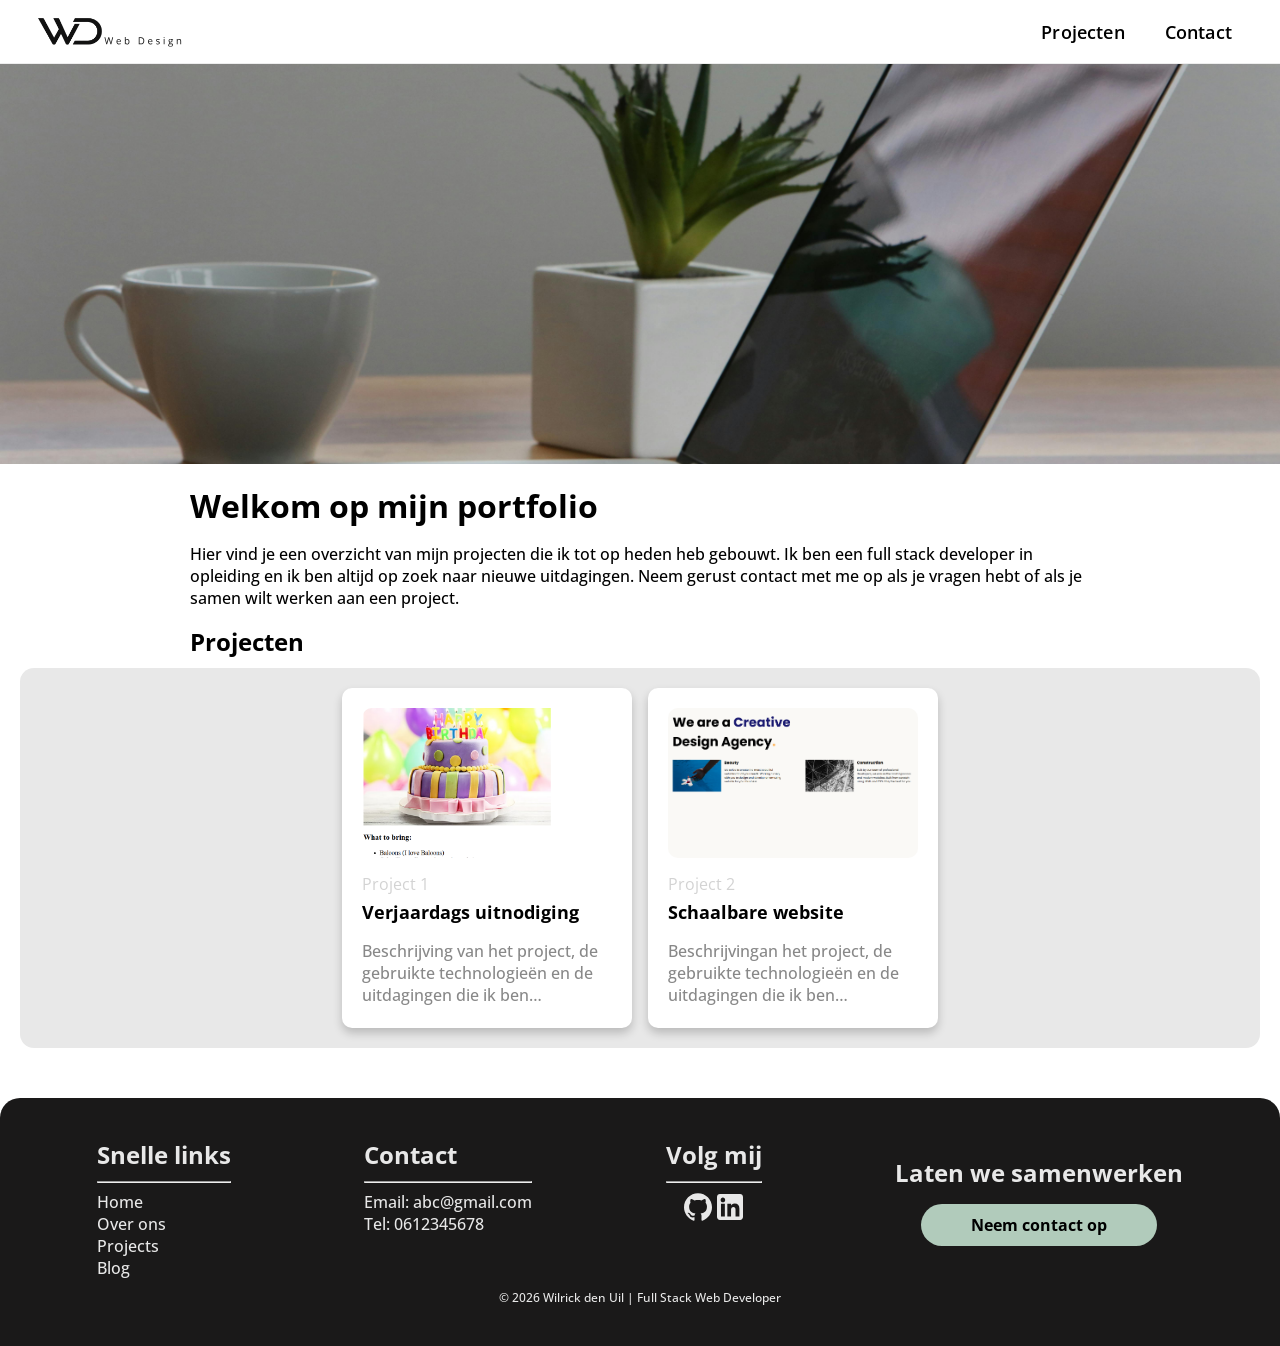
==== index.html @ bce9c35a "Fix HTML formatting and structure" ====
<!DOCTYPE html>
<html lang="en">
<head>
    <meta charset="UTF-8">
    <meta name="viewport" content="width=device-width, initial-scale=1.0">
    <meta name="title" content="Wilrick's portfolio" />
    <meta name="description" content="Wilrick is een full stack developer in opleiding. Wil je zijn voortgang volgen? Bekijk dan de huidige projecten die hij heeft afgerond." />
    <title>Wilrick's portfolio</title>
    <link rel="stylesheet" href="./style.css" />
    <link rel="preconnect" href="https://fonts.googleapis.com">
    <link rel="preconnect" href="https://fonts.gstatic.com" crossorigin>
    <link href="https://fonts.googleapis.com/css2?family=Open+Sans:ital,wght@0,300..800;1,300..800&display=swap" rel="stylesheet">
    <script src="./script.js" defer></script>
</head>
<body>
    <header id="site-header">
        <nav id="main-nav">
            <div class="nav-inner">
                <a href="#" id="nav-logo"><img src="./projects/images/WD-web-design.svg"></a>
                <ul class="nav-links">
                    <li><a href="#projects">Projecten</a></li>
                    <li><a href="#contact">Contact</a></li>
                </ul>
            </div>
        </nav>
    </header>

    <img src="./projects/images/Main-image.jpg" alt="Laptop op bureau" class="main-image" />
    <main class="main-content">
        <div class="content-inner">
            <h1>Welkom op mijn portfolio</h1>
            <p>Hier vind je een overzicht van mijn projecten die ik tot op heden heb gebouwt. Ik ben een full stack developer in opleiding en ik ben altijd op zoek naar nieuwe uitdagingen. Neem gerust contact met me op als je vragen hebt of als je samen wilt werken aan een project.</p>
            <div id="projects">
                <h2>Projecten</h2>
            </div>
        </div>
        <div class="carousel-wrapper">
            <button class="scroll-btn left">‹</button>
                <div class="carousel">
                    <div class="project-card">
                        <a href="./projects/project-1/index-project-1.html">
                            <img src="./projects/project-1/images/Project Verjaardagsuitnodiging.png" alt="Project 1" class="project-image" />
                        </a>
                        <h4 class="project-name">Project 1</h4>
                        <h3><a href="./projects/project-1/index-project-1.html">Verjaardags uitnodiging</a></h3>
                        <p class="project-description">Beschrijving van het project, de gebruikte technologieën en de uitdagingen die ik ben tegengekomen.</p>
                    </div>
                    <div class="project-card">
                        <a href="./projects/project-2/index-project-2.html">
                            <img src="./projects/project-2/images/Project Schaalbare website.png" alt="Project 2" class="project-image" />
                        </a>
                        <h4 class="project-name">Project 2</h4>
                        <h3><a href="./projects/project-2/index-project-2.html">Schaalbare website</a></h3>
                        <p class="project-description">Beschrijvingan het project, de gebruikte technologieën en de uitdagingen die ik ben tegengekomen.</p>
                    </div>
                </div>
            <button class="scroll-btn right">›</button>
        </div>
        <div class="content-inner">

        </div>
    </main>
    
    <footer>
        <div class="flex-footer">
            <div class="flex-item-footer footer-item-1">
                <h2 class="footer-toggle">Snelle links <span class="toggle-icon">›</span></h2>
                <hr />
                <ul class="footer-collapsible">
                    <a href="#" class="footer-links"><li>Home</li></a>
                    <a href="#" class="footer-links"><li>Over ons</li></a>
                    <a href="#" class="footer-links"><li>Projects</li></a>
                    <a href="#" class="footer-links"><li>Blog</li></a>
                </ul>
            </div>
            <div class="flex-item-footer footer-item-2">
                <h2 class="footer-toggle">Contact <span class="toggle-icon">›</span></h2>
                <hr />
                <ul class="footer-collapsible">
                    <a href="#" class="footer-links"><li>Email: abc@gmail.com</li></a>
                    <a href="#" class="footer-links"><li>Tel: 0612345678</li></a>
                </ul>
            </div>
            <div class="flex-item-footer footer-item-3">
                <h2 class="footer-toggle">Volg mij <span class="toggle-icon">›</span></h2>
                <hr />
                <div class="social-links footer-collapsible">
                    <a href="https://github.com/wilrickdenuil/" target="blank" class="social-icons">
                        <svg xmlns="http://www.w3.org/2000/svg" width="32" height="32" viewBox="0 0 32 32">
                            <path d="M16,2.345c7.735,0,14,6.265,14,14-.002,6.015-3.839,11.359-9.537,13.282-.7,.14-.963-.298-.963-.665,0-.473,.018-1.978,.018-3.85,0-1.312-.437-2.152-.945-2.59,3.115-.35,6.388-1.54,6.388-6.912,0-1.54-.543-2.783-1.435-3.762,.14-.35,.63-1.785-.14-3.71,0,0-1.173-.385-3.85,1.435-1.12-.315-2.31-.472-3.5-.472s-2.38,.157-3.5,.472c-2.677-1.802-3.85-1.435-3.85-1.435-.77,1.925-.28,3.36-.14,3.71-.892,.98-1.435,2.24-1.435,3.762,0,5.355,3.255,6.563,6.37,6.913-.403,.35-.77,.963-.893,1.872-.805,.368-2.818,.963-4.077-1.155-.263-.42-1.05-1.452-2.152-1.435-1.173,.018-.472,.665,.017,.927,.595,.332,1.277,1.575,1.435,1.978,.28,.787,1.19,2.293,4.707,1.645,0,1.173,.018,2.275,.018,2.607,0,.368-.263,.787-.963,.665-5.719-1.904-9.576-7.255-9.573-13.283,0-7.735,6.265-14,14-14Z"></path>
                        </svg>
                    </a>
                    <a href="https://nl.linkedin.com/in/wilrick-den-uil" target="blank" class="social-icons">
                        <svg xmlns="http://www.w3.org/2000/svg" width="32" height="32" viewBox="0 0 32 32">
                            <path d="M26.111,3H5.889c-1.595,0-2.889,1.293-2.889,2.889V26.111c0,1.595,1.293,2.889,2.889,2.889H26.111c1.595,0,2.889-1.293,2.889-2.889V5.889c0-1.595-1.293-2.889-2.889-2.889ZM10.861,25.389h-3.877V12.87h3.877v12.519Zm-1.957-14.158c-1.267,0-2.293-1.034-2.293-2.31s1.026-2.31,2.293-2.31,2.292,1.034,2.292,2.31-1.026,2.31-2.292,2.31Zm16.485,14.158h-3.858v-6.571c0-1.802-.685-2.809-2.111-2.809-1.551,0-2.362,1.048-2.362,2.809v6.571h-3.718V12.87h3.718v1.686s1.118-2.069,3.775-2.069,4.556,1.621,4.556,4.975v7.926Z" fill-rule="evenodd"></path>
                        </svg>
                    </a>
                </div>
            </div>
            <div class="flex-item-footer footer-item-4">
                <h2>Laten we samenwerken</h2>
                <a href="./projects/project-1/index-project-1.html" class="button">Neem contact op</a>
            </div>
        </div>
        <p class="footer-copy-right">© 2026 Wilrick den Uil | Full Stack Web Developer</p>
    </footer>
</body>
</html>
---- style.css ----
:root {
  --bg:       #ffffff;
  --surface:  #1a1919;
  --border:   #373737;
  --accent:   rgb(90, 127, 86);
  --text-light:#e8e8e8;
  --text-dark: rgb(0, 0, 0);
  --muted:    #888;
  --radius-small:   5px;
  --radius-medium: 14px;
  --radius-big: 20px;
  --ease:     all 0.25s cubic-bezier(0.4, 0, 0.2, 1);
  --font:     "Open Sans", sans-serif;
  --font-size-tel: 12px;
  --font-size-tab: 14px;
  --font-size-pc: 16px;
  --font-size-h1: 2rem;
  --font-size-h2: 1.5rem;
  --font-size-h3: 1.1rem;
  --box-shadow-small: 0 2px 4px rgba(0, 0, 0, 0.1);
  --box-shadow-medium: 0 5px 10px rgba(0, 0, 0, 0.2);

  --nav-height-full: 64px;
  --nav-height-pill: 52px;
  --nav-pill-width: 60%;
  --nav-pill-width-tablet: 60%;
  --nav-pill-width-mobile: calc(100% - 32px);
}

body {
  font-family: "Open Sans", sans-serif;
  font-weight: 500;
  font-size: var(--font-size-pc);
  background-color: var(--bg);
  color: var(--text-dark);
  margin: 0px;
  padding: 0px;
}

p {
  font-size: var(--font-size-pc);
  color: var(--text-dark);
}

h1 {
  font-size: var(--font-size-h1);
}

h2 {
  font-size: var(--font-size-h2);
}

h3,h4 {
  font-size: var(--font-size-h3);
}

#site-header {
  position: fixed;
  top: 0;
  left: 0;
  width: 100%;
  z-index: 1000;
  pointer-events: none; /* laat klikken door het transparante deel */
}
 
#main-nav {
  display: flex;
  justify-content: center;
  align-items: center;
  height: var(--nav-height-full);
  width: 100%;
  pointer-events: none;
}
 
.nav-inner {
  pointer-events: all;
  display: flex;
  align-items: center;
  justify-content: space-between;
  gap: 2rem;
 
  /* Standaard: brede balk */
  width: 100%;
  max-width: 100%;
  height: var(--nav-height-full);
  padding: 0 32px;
  box-sizing: border-box;
 
  background: rgba(255, 255, 255, 0.92);
  backdrop-filter: blur(12px);
  -webkit-backdrop-filter: blur(12px);
  border-bottom: 1px solid rgba(0,0,0,0.07);
  border-radius: 0;
  box-shadow: none;
 
  transition:
    width 0.45s cubic-bezier(0.4, 0, 0.2, 1),
    max-width 0.45s cubic-bezier(0.4, 0, 0.2, 1),
    border-radius 0.45s cubic-bezier(0.4, 0, 0.2, 1),
    padding 0.45s cubic-bezier(0.4, 0, 0.2, 1),
    height 0.45s cubic-bezier(0.4, 0, 0.2, 1),
    box-shadow 0.45s cubic-bezier(0.4, 0, 0.2, 1),
    border 0.45s cubic-bezier(0.4, 0, 0.2, 1),
    margin-top 0.45s cubic-bezier(0.4, 0, 0.2, 1);
}
 
#main-nav.scrolled .nav-inner {
  width: var(--nav-pill-width);
  max-width: var(--nav-pill-width);
  height: var(--nav-height-pill);
  padding: 0 24px;
  border-radius: 999px;
  border: 1px solid rgba(0,0,0,0.10);
  border-bottom: 1px solid rgba(0,0,0,0.10);
  box-shadow: 0 8px 32px rgba(0,0,0,0.13), 0 1.5px 4px rgba(0,0,0,0.07);
  margin-top: 12px;
}
 
#nav-logo img {
  position: relative;
  display: block;
  height: 35px;
  width: auto;
}
 
.nav-links {
  display: flex;
  align-items: center;
  gap: 0.5rem;
  list-style: none;
  margin: 0;
  padding: 0;
}
 
.nav-links li {
  margin: 0;
  padding: 0;
  background: none;
  border-radius: 0;
  box-shadow: none;
  width: auto;
  text-align: left;
}
 
.nav-links a {
  display: block;
  color: var(--text-dark);
  text-decoration: none;
  font-size: 1.1rem;
  font-weight: 600;
  padding: 7px 16px;
  border-radius: 999px;
  transition: background 0.18s, color 0.18s;
  letter-spacing: 0.01em;
}
 
.nav-links a:hover {
  background: #88888832;
}

.main-image {
  width: 100%;
  height: 400px;
  object-fit: cover;
  display: block;
  margin-top: var(--nav-height-full);
}

.main-content {
  margin: 20px 0;
}

.content-inner {
  max-width: 900px;
  margin: 0 auto;
  padding: 0 20px;
}

.carousel-wrapper {
  position: relative;
  display: flex;
  align-items: center;
  justify-content: center;
  background-color: var(--text-light);
  border-radius: var(--radius-medium);
  margin: 0 20px;
}

.carousel {
  display: flex;
  flex-direction: row;
  gap: 16px;
  overflow-x: auto;
  scroll-behavior: smooth;
  scroll-snap-type: x mandatory;
  scroll-padding: 20px;
  padding: 20px;
}

.carousel::-webkit-scrollbar {
  display: none;
}

.project-card {
  min-width: 250px;
  flex: 0 0 auto;
  background: var(--bg);
  padding: 20px;
  border-radius: 10px;
  box-shadow: var(--box-shadow-medium);
  padding: 20px;
  height: 300px;
  width: 200px;
  scroll-snap-align: start;
  transition: var(--ease);
}

.project-card:hover {
  transform: translatey(-8px);
  transition: var(--ease);
  box-shadow: var(--box-shadow-medium);
}

.scroll-btn {
  position: absolute;
  top: 50%;
  transform: translateY(-50%);
  z-index: 2;
  background: var(--surface);
  color: var(--text-light);
  border: 1px solid var(--surface);
  border-radius: 50%;
  cursor: pointer;
  padding: 10px;
  height: 40px;
  width: 40px;
  transition: var(--ease);
  box-shadow: var(--box-shadow-small);
}

.scroll-btn:hover {
  transform: translateY(-50%) scale(1.1);
  box-shadow: var(--box-shadow-medium);
}

.scroll-btn.left {
  left: 20px;
}

.scroll-btn.right {
  right: 20px;
}

.project-image {
  width: 100%;
  height: 50%;
  border-radius: calc(var(--radius-medium) - 4px);
  object-fit: cover;
}

.project-name {
  font-size: var(--font-size-pc);
  font-weight: 400;
  margin-top: 10px;
  margin-bottom: 5px;
  color: lightgray;
}

h1, h2, h3, h4 {
  margin: 0px;
  margin-bottom: 10px;
  padding: 0px;
}

h3 a {
  color: var(--text-dark);
  text-decoration: none;
}

h3 a:hover {
  text-decoration: underline;
}

.project-description {
  font-size: var(--font-size-pc);
  color: var(--muted);
  display: -webkit-box;
  -webkit-box-orient: vertical;
  -webkit-line-clamp: 3;
  line-clamp: 3;
  overflow: hidden;
}

footer {
  background-color: var(--surface);
  color: var(--text-light);
  font-size: var(--font-size-pc);
  padding: 40px;
  border-radius: var(--radius-big) var(--radius-big) 0 0;
  margin-top: 50px;
}

.flex-footer {
  display: flex;
  flex-direction: row;
  justify-content: space-around;
  gap: 20px;
  align-items: flex-start;
  flex-wrap: wrap;
}

.flex-item-footer {
  display: block;
  min-height: 125px;
}

.toggle-icon {
  display: none;
}

ul.footer-collapsible {
  margin: 0px;
}

.social-icons svg {
  fill: var(--text-light);
  transition: var(--ease);
}

.social-icons svg:hover {
  transform: scale(1.15);
}

a.social-icons {
  text-decoration: none;
}

a.footer-links {
  text-decoration: none;
  color: var(--text-light);
}

a.footer-links:hover {
  text-decoration: underline;
  transition: var(--ease);
}

div.social-links {
  display: flex;
  flex-direction: row;
  justify-content: center;
}

.footer-item-4 {
  display: flex;
  flex-direction: column;
  justify-content: center;
  align-items: center;
  gap: 5px;
}

.footer-item-4 a {
  min-width: fit-content;
  height: fit-content;
  text-align: center;
}

.flex-item-footer > ul {
  list-style: none;
  padding: 0px;
}

a.button {
  background-color: #b1cbbb;
  color: var(--text-dark);
  font-weight: bold;
  border: none;
  border-radius: 999px;
  padding: 10px 50px;
  cursor: pointer;
  text-decoration: none;

  transition: var(--ease);
}

a.button:hover {
transform: scale(1.1);
}

p.footer-copy-right {
  text-align: center;
  margin: 10px 0 0 0;
  color: var(--text-light);
  font-size: var(--font-size-tel);
}

@media (min-width: 768px) and (max-width: 1024px) {
  #main-nav.scrolled .nav-inner {
    width: var(--nav-pill-width-tablet);
    max-width: var(--nav-pill-width-tablet);
  }
 
  .nav-links a {
    font-size: var(--font-size-tab);
    padding: 6px 12px;
  }

  .main-content {
    margin: 15px;
  }

  .content-inner {
    padding: 0 15px;
  }

  .carousel-wrapper {
    margin: 0 15px;
  }

  footer, p {
    font-size: var(--font-size-tab);
  }

  .flex-footer {
    flex-direction: column;
    gap: 0;
  }

  .flex-item-footer {
    min-height: unset;
    width: 100%;
    border-bottom: 1px solid rgba(255, 255, 255, 0.1);
  }

  .toggle-icon {
    display: block;
  }

  .footer-toggle {
    display: flex;
    justify-content: space-between;
    align-items: center;
    cursor: pointer;
    margin: 0;
    padding: 14px 0;
    user-select: none;
  }

  .footer-toggle + hr {
    display: none;
  }

  .toggle-icon {
    font-size: var(--font-size-h2);
    font-weight: 300;
    line-height: 1;
    transition: var(--ease);
  }

  .footer-toggle.open .toggle-icon {
    transform: rotate(90deg);
  }

  .footer-collapsible {
    max-height: 0;
    overflow: hidden;
    transition: max-height 0.35s ease, padding 0.35s ease;
    padding-bottom: 0;
  }

  .footer-collapsible.open {
    max-height: 300px;
    padding-bottom: 14px;
  }

  .footer-item-4 {
    padding: 20px 0;
    align-items: center;
  }

  div.social-links {
    justify-content: flex-start;
    gap: 5px;
  }

  p.footer-copy-right {
    font-size: var(--font-size-tel);
  }
}

@media (max-width: 767px) {
  :root {
    --nav-height-full: 56px;
    --nav-height-pill: 46px;
  }
 
  #main-nav.scrolled .nav-inner {
    width: var(--nav-pill-width-mobile);
    max-width: var(--nav-pill-width-mobile);
    padding: 0 16px;
  }
 
  .nav-logo {
    font-size: 1.1rem;
  }
 
  .nav-links a {
    font-size: var(--font-size-tel);
    padding: 5px 10px;
  }

  .main-content {
    margin: 10px;
  }

  .content-inner {
    padding: 0 10px;
  }

  .carousel-wrapper {
    margin: 0 10px;
  }

  body, p, footer {
    font-size: var(--font-size-tel);
  }

  .flex-footer {
    flex-direction: column;
    gap: 0;
  }

  .flex-item-footer {
    min-height: unset;
    width: 100%;
    border-bottom: 1px solid rgba(255, 255, 255, 0.1);
  }

  .toggle-icon {
    display: block;
  }

  .footer-toggle {
    display: flex;
    justify-content: space-between;
    align-items: center;
    cursor: pointer;
    margin: 0;
    padding: 14px 0;
    user-select: none;
  }

  .footer-toggle + hr {
    display: none;
  }

  .toggle-icon {
    font-size: var(--font-size-h2);
    font-weight: 300;
    line-height: 1;
    transition: var(--ease);
  }

  .footer-toggle.open .toggle-icon {
    transform: rotate(90deg);
  }

  .footer-collapsible {
    max-height: 0;
    overflow: hidden;
    transition: max-height 0.35s ease, padding 0.35s ease;
    padding-bottom: 0;
  }

  .footer-collapsible.open {
    max-height: 300px;
    padding-bottom: 14px;
  }

  .footer-item-4 {
    padding: 20px 0;
    align-items: center;
  }

  div.social-links {
    justify-content: flex-start;
    gap: 5px;
  }

  p.footer-copy-right {
    font-size: var(--font-size-tel);
  }
}
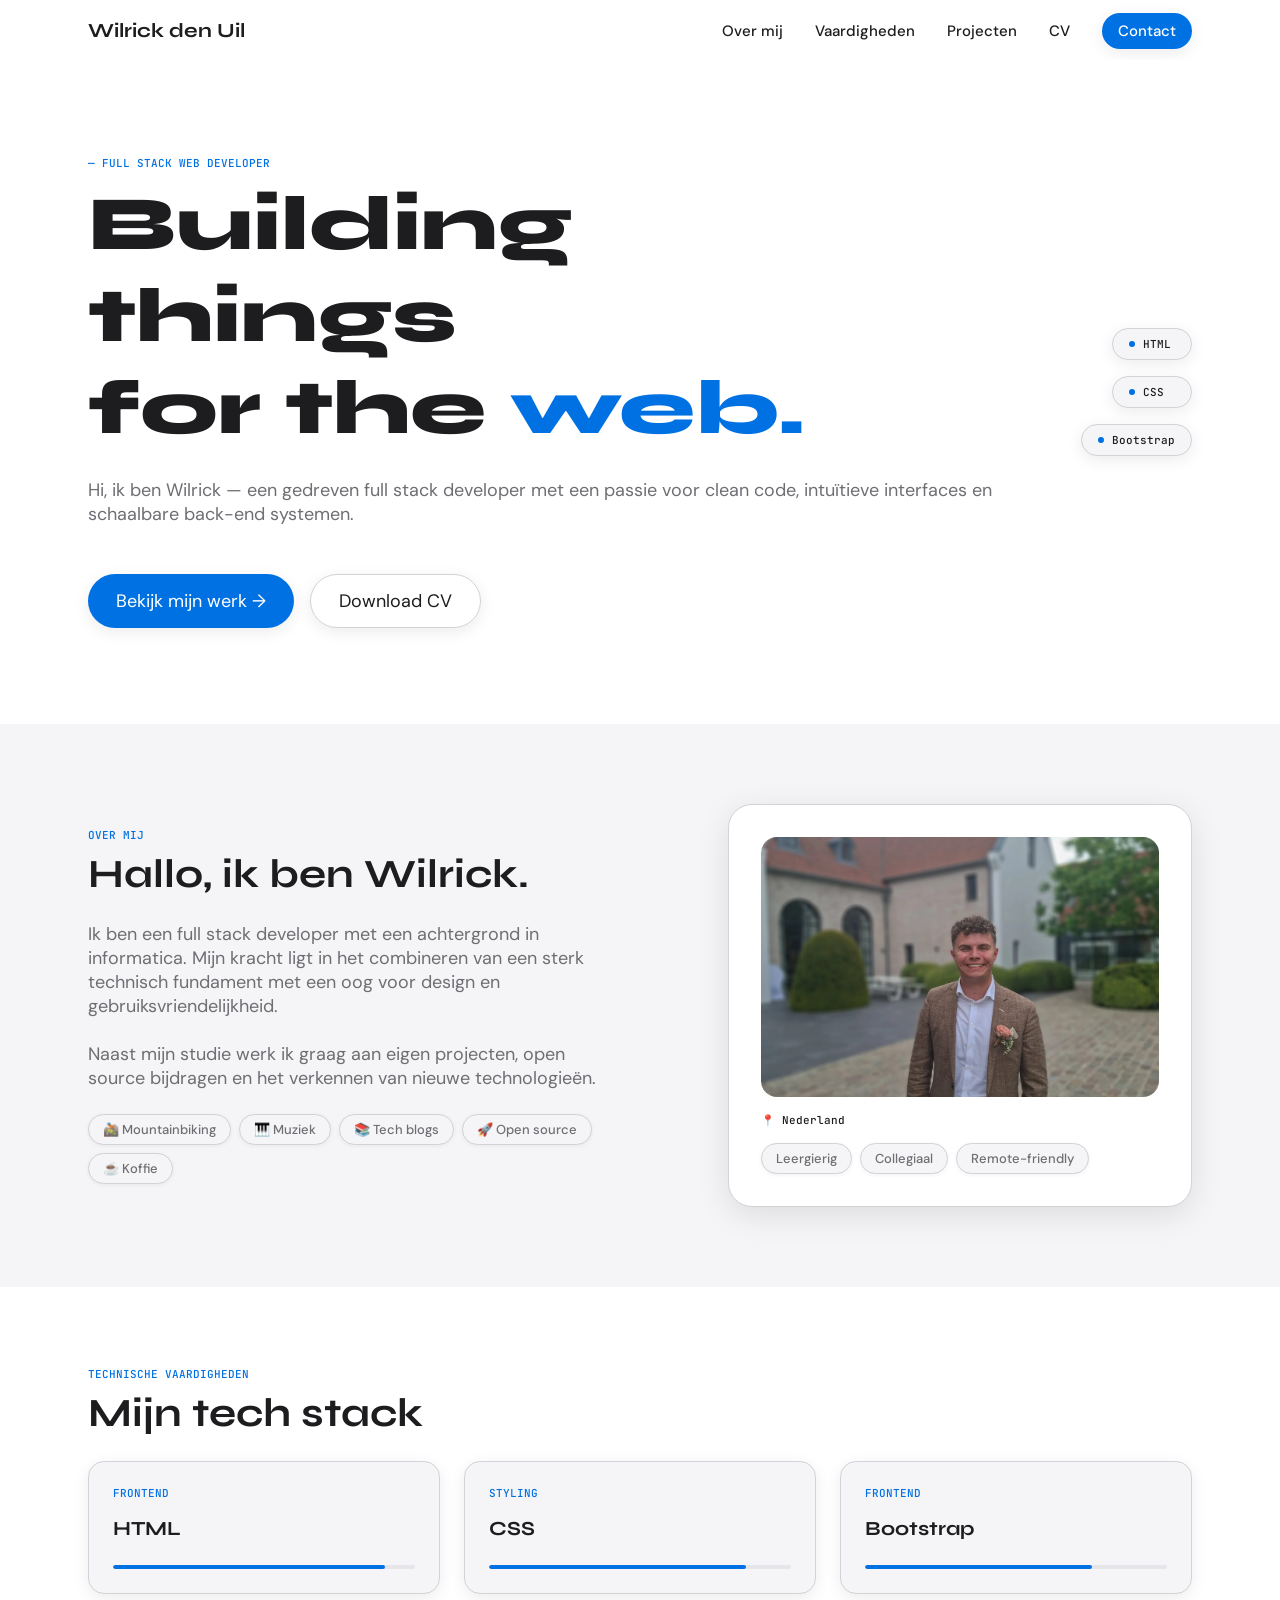
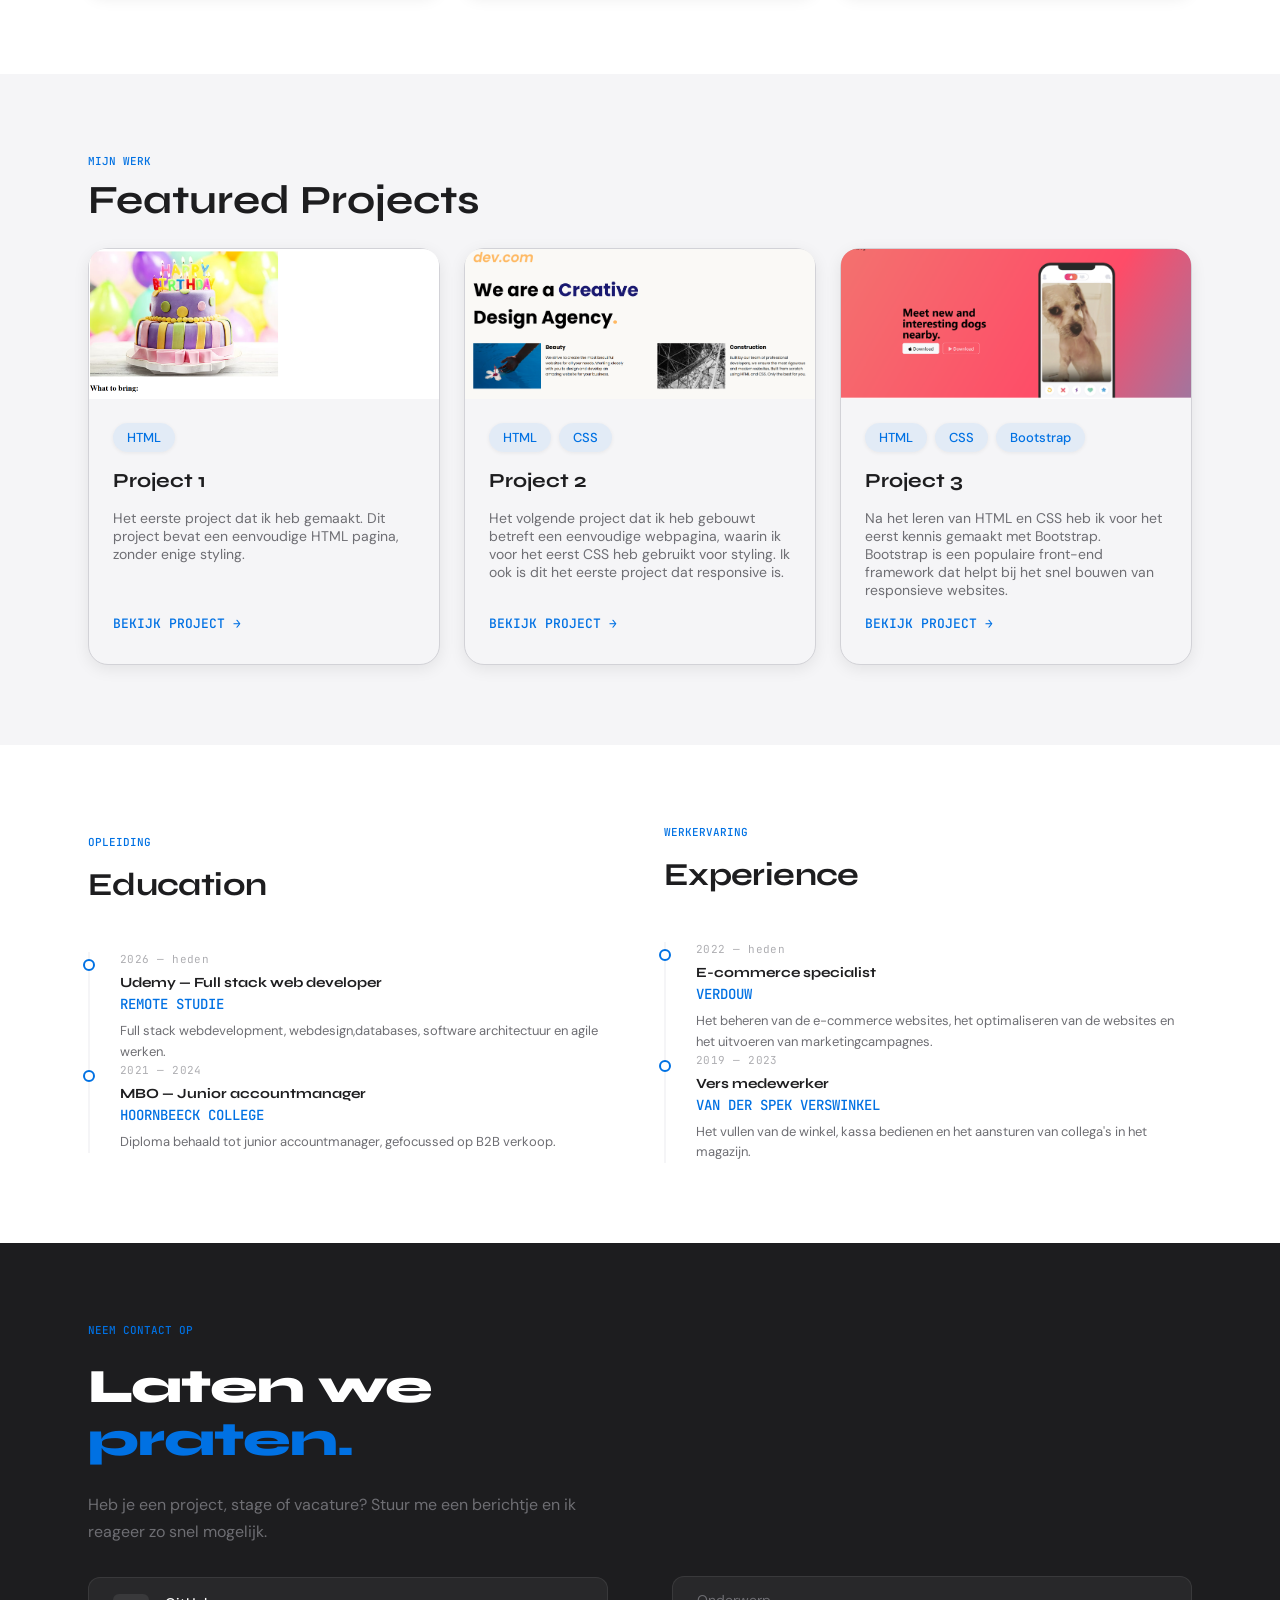
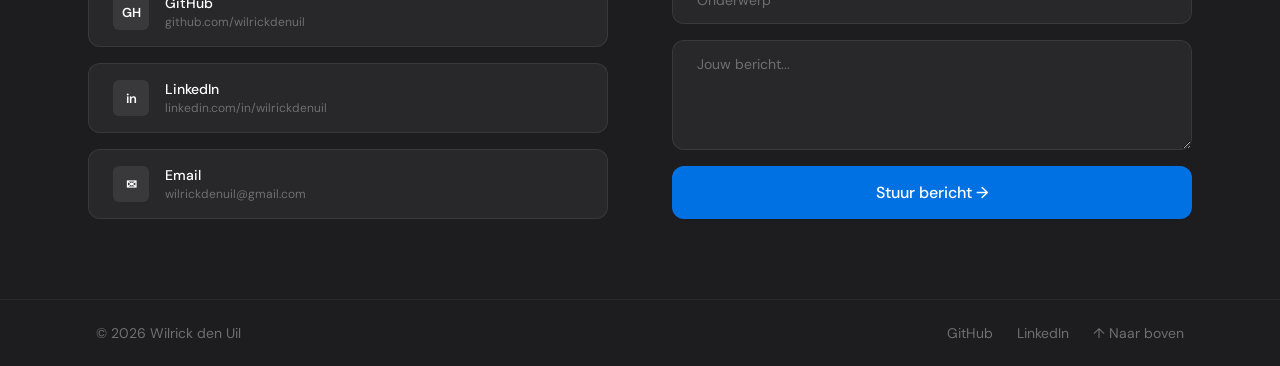
==== commit e1d98609: "Add files via upload" ====
--- a/index.html
+++ b/index.html
@@ -1,108 +1,462 @@
-<!DOCTYPE html>
+<!doctype html>
 <html lang="en">
-<head>
-    <meta charset="UTF-8">
-    <meta name="viewport" content="width=device-width, initial-scale=1.0">
-    <meta name="title" content="Wilrick's portfolio" />
-    <meta name="description" content="Wilrick is een full stack developer in opleiding. Wil je zijn voortgang volgen? Bekijk dan de huidige projecten die hij heeft afgerond." />
-    <title>Wilrick's portfolio</title>
-    <link rel="stylesheet" href="./style.css" />
-    <link rel="preconnect" href="https://fonts.googleapis.com">
-    <link rel="preconnect" href="https://fonts.gstatic.com" crossorigin>
-    <link href="https://fonts.googleapis.com/css2?family=Open+Sans:ital,wght@0,300..800;1,300..800&display=swap" rel="stylesheet">
-    <script src="./script.js" defer></script>
-</head>
-<body>
-    <header id="site-header">
-        <nav id="main-nav">
-            <div class="nav-inner">
-                <a href="#" id="nav-logo"><img src="./projects/images/WD-web-design.svg"></a>
-                <ul class="nav-links">
-                    <li><a href="#projects">Projecten</a></li>
-                    <li><a href="#contact">Contact</a></li>
-                </ul>
-            </div>
+  <head>
+    <meta charset="UTF-8" />
+    <meta name="viewport" content="width=device-width, initial-scale=1.0" />
+  
+    <title>Wilrick den Uil | Full Stack Web Developer</title>
+    <meta name="description" content="Portfolio van Wilrick den Uil, full stack web developer uit Nederland. Gespecialiseerd in HTML, CSS en Bootstrap." />
+    <meta name="author" content="Wilrick den Uil" />
+    <meta name="robots" content="index, follow" />
+    <link rel="canonical" href="https://wilrickdenuil.github.io/Wilrick-s-Portfolio/" />
+  
+    <meta property="og:type"        content="website" />
+    <meta property="og:url"         content="https://wilrickdenuil.github.io/Wilrick-s-Portfolio/" />
+    <meta property="og:title"       content="Wilrick den Uil | Full Stack Web Developer" />
+    <meta property="og:description" content="Portfolio van Wilrick den Uil, full stack web developer uit Nederland. Gespecialiseerd in HTML, CSS en Bootstrap." />
+    <meta property="og:image"       content="./images/Wilrick den Uil, Full stack web developer.jpg" />
+    <meta property="og:locale"      content="nl_NL" />
+    <meta property="article:published_time" content="2026-05-30T20:49:41+02:00" />
+    <meta property="article:modified_time"  content="2026-05-30T20:49:41+02:00" />
+  
+    <meta name="twitter:card"        content="summary_large_image" />
+    <meta name="twitter:url"         content="https://wilrickdenuil.github.io/Wilrick-s-Portfolio/" />
+    <meta name="twitter:title"       content="Wilrick den Uil | Full Stack Web Developer" />
+    <meta name="twitter:description" content="Portfolio van Wilrick den Uil, full stack web developer uit Nederland. Gespecialiseerd in HTML, CSS en Bootstrap." />
+    <meta name="twitter:image"       content="./images/Wilrick den Uil, Full stack web developer.jpg" />
+  
+    <link rel="preconnect" href="https://fonts.googleapis.com" />
+    <link rel="preconnect" href="https://fonts.gstatic.com" crossorigin />
+    <link href="https://fonts.googleapis.com/css2?family=DM+Sans:ital,opsz,wght@0,9..40,100..1000;1,9..40,100..1000&family=JetBrains+Mono:ital,wght@0,100..800;1,100..800&family=Syne:wght@400..800&display=swap" rel="stylesheet" />
+  
+    <link rel="stylesheet" href="style.css" />
+  
+    <script type="application/ld+json">
+    {
+      "@context": "https://schema.org",
+      "@type": "Person",
+      "name": "Wilrick den Uil",
+      "url": "https://wilrickdenuil.github.io/Wilrick-s-Portfolio/",
+      "jobTitle": "Full Stack Web Developer",
+      "description": "Full stack web developer uit Nederland. Gespecialiseerd in HTML, CSS en Bootstrap.",
+      "address": {
+        "@type": "PostalAddress",
+        "addressCountry": "NL"
+      },
+      "sameAs": [
+        "https://github.com/wilrickdenuil",
+        "https://linkedin.com/in/wilrickdenuil"
+      ],
+      "knowsAbout": ["HTML", "CSS", "Bootstrap"]
+    }
+    </script>
+  
+  </head>
+
+  <body>
+    <!-- Mobile menu overlay -->
+    <div class="mobile-nav-overlay" id="mobileNavOverlay"></div>
+
+    <!-- Mobile menu -->
+    <nav class="mobile-nav" id="mobileNav">
+      <button
+        class="mobile-nav-close"
+        id="mobileNavClose"
+        aria-label="Close menu">
+        <svg
+          xmlns="http://www.w3.org/2000/svg"
+          width="24"
+          height="24"
+          fill="currentColor"
+          viewBox="0 0 16 16">
+          <path
+            d="M2.146 2.854a.5.5 0 1 1 .708-.708L8 7.293l5.146-5.147a.5.5 0 0 1 .708.708L8.707 8l5.147 5.146a.5.5 0 0 1-.708.708L8 8.707l-5.146 5.147a.5.5 0 0 1-.708-.708L7.293 8 2.146 2.854Z" />
+        </svg>
+      </button>
+      <ul class="mobile-nav-list">
+        <li><a href="#about" class="mobile-nav-link">Over mij</a></li>
+        <li><a href="#skills" class="mobile-nav-link">Vaardigheden</a></li>
+        <li><a href="#projects" class="mobile-nav-link">Projecten</a></li>
+        <li><a href="#resume" class="mobile-nav-link">CV</a></li>
+        <li><a href="#contact" class="mobile-nav-btn">Contact</a></li>
+      </ul>
+    </nav>
+
+    <div class="nav-wrapper">
+      <div class="container nav-container">
+        <nav id="nav">
+          <p class="nav-h3">Wilrick den Uil</p>
+          <ul>
+            <li><a href="#about" class="nav-link">Over mij</a></li>
+            <li><a href="#skills" class="nav-link">Vaardigheden</a></li>
+            <li><a href="#projects" class="nav-link">Projecten</a></li>
+            <li><a href="#resume" class="nav-link">CV</a></li>
+            <li><a href="#contact" class="nav-btn">Contact</a></li>
+          </ul>
         </nav>
-    </header>
-
-    <img src="./projects/images/Main-image.jpg" alt="Laptop op bureau" class="main-image" />
-    <main class="main-content">
-        <div class="content-inner">
-            <h1>Welkom op mijn portfolio</h1>
-            <p>Hier vind je een overzicht van mijn projecten die ik tot op heden heb gebouwt. Ik ben een full stack developer in opleiding en ik ben altijd op zoek naar nieuwe uitdagingen. Neem gerust contact met me op als je vragen hebt of als je samen wilt werken aan een project.</p>
-            <div id="projects">
-                <h2>Projecten</h2>
-            </div>
-        </div>
-        <div class="carousel-wrapper">
-            <button class="scroll-btn left">‹</button>
-                <div class="carousel">
-                    <div class="project-card">
-                        <a href="./projects/project-1/index-project-1.html">
-                            <img src="./projects/project-1/images/Project Verjaardagsuitnodiging.png" alt="Project 1" class="project-image" />
-                        </a>
-                        <h4 class="project-name">Project 1</h4>
-                        <h3><a href="./projects/project-1/index-project-1.html">Verjaardags uitnodiging</a></h3>
-                        <p class="project-description">Beschrijving van het project, de gebruikte technologieën en de uitdagingen die ik ben tegengekomen.</p>
-                    </div>
-                    <div class="project-card">
-                        <a href="./projects/project-2/index-project-2.html">
-                            <img src="./projects/project-2/images/Project Schaalbare website.png" alt="Project 2" class="project-image" />
-                        </a>
-                        <h4 class="project-name">Project 2</h4>
-                        <h3><a href="./projects/project-2/index-project-2.html">Schaalbare website</a></h3>
-                        <p class="project-description">Beschrijvingan het project, de gebruikte technologieën en de uitdagingen die ik ben tegengekomen.</p>
-                    </div>
-                </div>
-            <button class="scroll-btn right">›</button>
-        </div>
-        <div class="content-inner">
-
-        </div>
-    </main>
-    
-    <footer>
-        <div class="flex-footer">
-            <div class="flex-item-footer footer-item-1">
-                <h2 class="footer-toggle">Snelle links <span class="toggle-icon">›</span></h2>
-                <hr />
-                <ul class="footer-collapsible">
-                    <a href="#" class="footer-links"><li>Home</li></a>
-                    <a href="#" class="footer-links"><li>Over ons</li></a>
-                    <a href="#" class="footer-links"><li>Projects</li></a>
-                    <a href="#" class="footer-links"><li>Blog</li></a>
-                </ul>
-            </div>
-            <div class="flex-item-footer footer-item-2">
-                <h2 class="footer-toggle">Contact <span class="toggle-icon">›</span></h2>
-                <hr />
-                <ul class="footer-collapsible">
-                    <a href="#" class="footer-links"><li>Email: abc@gmail.com</li></a>
-                    <a href="#" class="footer-links"><li>Tel: 0612345678</li></a>
-                </ul>
-            </div>
-            <div class="flex-item-footer footer-item-3">
-                <h2 class="footer-toggle">Volg mij <span class="toggle-icon">›</span></h2>
-                <hr />
-                <div class="social-links footer-collapsible">
-                    <a href="https://github.com/wilrickdenuil/" target="blank" class="social-icons">
-                        <svg xmlns="http://www.w3.org/2000/svg" width="32" height="32" viewBox="0 0 32 32">
-                            <path d="M16,2.345c7.735,0,14,6.265,14,14-.002,6.015-3.839,11.359-9.537,13.282-.7,.14-.963-.298-.963-.665,0-.473,.018-1.978,.018-3.85,0-1.312-.437-2.152-.945-2.59,3.115-.35,6.388-1.54,6.388-6.912,0-1.54-.543-2.783-1.435-3.762,.14-.35,.63-1.785-.14-3.71,0,0-1.173-.385-3.85,1.435-1.12-.315-2.31-.472-3.5-.472s-2.38,.157-3.5,.472c-2.677-1.802-3.85-1.435-3.85-1.435-.77,1.925-.28,3.36-.14,3.71-.892,.98-1.435,2.24-1.435,3.762,0,5.355,3.255,6.563,6.37,6.913-.403,.35-.77,.963-.893,1.872-.805,.368-2.818,.963-4.077-1.155-.263-.42-1.05-1.452-2.152-1.435-1.173,.018-.472,.665,.017,.927,.595,.332,1.277,1.575,1.435,1.978,.28,.787,1.19,2.293,4.707,1.645,0,1.173,.018,2.275,.018,2.607,0,.368-.263,.787-.963,.665-5.719-1.904-9.576-7.255-9.573-13.283,0-7.735,6.265-14,14-14Z"></path>
-                        </svg>
-                    </a>
-                    <a href="https://nl.linkedin.com/in/wilrick-den-uil" target="blank" class="social-icons">
-                        <svg xmlns="http://www.w3.org/2000/svg" width="32" height="32" viewBox="0 0 32 32">
-                            <path d="M26.111,3H5.889c-1.595,0-2.889,1.293-2.889,2.889V26.111c0,1.595,1.293,2.889,2.889,2.889H26.111c1.595,0,2.889-1.293,2.889-2.889V5.889c0-1.595-1.293-2.889-2.889-2.889ZM10.861,25.389h-3.877V12.87h3.877v12.519Zm-1.957-14.158c-1.267,0-2.293-1.034-2.293-2.31s1.026-2.31,2.293-2.31,2.292,1.034,2.292,2.31-1.026,2.31-2.292,2.31Zm16.485,14.158h-3.858v-6.571c0-1.802-.685-2.809-2.111-2.809-1.551,0-2.362,1.048-2.362,2.809v6.571h-3.718V12.87h3.718v1.686s1.118-2.069,3.775-2.069,4.556,1.621,4.556,4.975v7.926Z" fill-rule="evenodd"></path>
-                        </svg>
-                    </a>
-                </div>
-            </div>
-            <div class="flex-item-footer footer-item-4">
-                <h2>Laten we samenwerken</h2>
-                <a href="./projects/project-1/index-project-1.html" class="button">Neem contact op</a>
-            </div>
-        </div>
-        <p class="footer-copy-right">© 2026 Wilrick den Uil | Full Stack Web Developer</p>
+      </div>
+    </div>
+
+    <!-- Hamburger menu button -->
+    <button class="hamburger-btn" id="hamburgerBtn" aria-label="Menu">
+      <svg
+        xmlns="http://www.w3.org/2000/svg"
+        width="24"
+        height="24"
+        fill="currentColor"
+        class="bi bi-list"
+        viewBox="0 0 16 16">
+        <path
+          fill-rule="evenodd"
+          d="M2.5 12a.5.5 0 0 1 .5-.5h10a.5.5 0 0 1 0 1H3a.5.5 0 0 1-.5-.5m0-4a.5.5 0 0 1 .5-.5h10a.5.5 0 0 1 0 1H3a.5.5 0 0 1-.5-.5m0-4a.5.5 0 0 1 .5-.5h10a.5.5 0 0 1 0 1H3a.5.5 0 0 1-.5-.5" />
+      </svg>
+    </button>
+    <section id="hero">
+      <div class="container hero-container">
+        <div class="hero-content">
+          <p class="blue-label">— Full Stack Web Developer</p>
+          <p id="hero-title">
+            Building<br />things<br />for the
+            <span class="span-blue">web.</span>
+          </p>
+          <p id="hero-description">
+            Hi, ik ben Wilrick — een gedreven full stack developer met een
+            passie voor clean code, intuïtieve interfaces en schaalbare back-end
+            systemen.
+          </p>
+          <div class="hero-buttons">
+            <a class="btn-primary" href="#projects">Bekijk mijn werk →</a>
+            <a class="btn-secondary" href="#contact">Download CV</a>
+          </div>
+        </div>
+        <div class="hero-tags">
+          <div class="hero-badge">
+            <span></span>
+            <p>HTML</p>
+          </div>
+          <div class="hero-badge">
+            <span></span>
+            <p>CSS</p>
+          </div>
+          <div class="hero-badge">
+            <span></span>
+            <p>Bootstrap</p>
+          </div>
+        </div>
+      </div>
+    </section>
+    <section id="about">
+      <div class="container about-container">
+        <div class="about-div-1">
+          <p class="blue-label">Over mij</p>
+          <h2 class="about-title">Hallo, ik ben Wilrick.</h2>
+          <p class="about-description">
+            Ik ben een full stack developer met een achtergrond in informatica.
+            Mijn kracht ligt in het combineren van een sterk technisch fundament
+            met een oog voor design en gebruiksvriendelijkheid. <br /><br />
+            Naast mijn studie werk ik graag aan eigen projecten, open source
+            bijdragen en het verkennen van nieuwe technologieën.
+          </p>
+          <div class="about-tags">
+            <span class="tag-grey">🚵🏼 Mountainbiking</span>
+            <span class="tag-grey">🎹 Muziek</span>
+            <span class="tag-grey">📚 Tech blogs</span>
+            <span class="tag-grey">🚀 Open source</span>
+            <span class="tag-grey">☕ Koffie</span>
+          </div>
+        </div>
+        <div class="about-div-2">
+          <div class="about-image-wrapper">
+            <img
+              src="./images/Wilrick den Uil.jpeg"
+              alt="Foto van Wilrick den Uil" />
+            <p>📍 Nederland</p>
+            <div class="about-tags">
+              <span class="tag-grey">Leergierig</span>
+              <span class="tag-grey">Collegiaal</span>
+              <span class="tag-grey">Remote-friendly</span>
+            </div>
+          </div>
+        </div>
+      </div>
+    </section>
+    <section id="skills">
+      <div class="container skills-container">
+        <p class="blue-label">Technische vaardigheden</p>
+        <h2 class="about-title">Mijn tech stack</h2>
+        <div class="skills-grid">
+          <div class="skill-card">
+            <p class="blue-label skill">Frontend</p>
+            <h3 class="skill-title">HTML</h3>
+            <div class="skill-bar">
+              <div class="skill-fill" style="width: 90%"></div>
+            </div>
+          </div>
+          <div class="skill-card">
+            <p class="blue-label skill">Styling</p>
+            <h3 class="skill-title">CSS</h3>
+            <div class="skill-bar">
+              <div class="skill-fill" style="width: 85%"></div>
+            </div>
+          </div>
+          <div class="skill-card">
+            <p class="blue-label skill">Frontend</p>
+            <h3 class="skill-title">Bootstrap</h3>
+            <div class="skill-bar">
+              <div class="skill-fill" style="width: 75%"></div>
+            </div>
+          </div>
+        </div>
+      </div>
+    </section>
+    <section id="projects">
+      <div class="container projects-container">
+        <p class="blue-label">Mijn werk</p>
+        <h2 class="about-title">Featured Projects</h2>
+        <div class="projects-grid">
+          <div class="project-card">
+            <img
+              src="./images/projects/Project 1.png"
+              alt="Project 1"
+              class="project-image" />
+            <div class="project-card-content">
+              <div class="project-tags">
+                <span class="tag-blue">HTML</span>
+              </div>
+              <h3 class="project-title">Project 1</h3>
+              <p class="project-description">
+                Het eerste project dat ik heb gemaakt. Dit project bevat een
+                eenvoudige HTML pagina, zonder enige styling.
+              </p>
+              <a
+                href="./projects/project 1/index.html"
+                class="blue-label project-link"
+                >Bekijk project →</a
+              >
+            </div>
+          </div>
+          <div class="project-card">
+            <img
+              src="./images/projects/Project 2.png"
+              alt="Project 2"
+              class="project-image" />
+            <div class="project-card-content">
+              <div class="project-tags">
+                <span class="tag-blue">HTML</span>
+                <span class="tag-blue">CSS</span>
+              </div>
+              <h3 class="project-title">Project 2</h3>
+              <p class="project-description">
+                Het volgende project dat ik heb gebouwt betreft een eenvoudige
+                webpagina, waarin ik voor het eerst CSS heb gebruikt voor
+                styling. Ik ook is dit het eerste project dat responsive is.
+              </p>
+              <a
+                href="./projects/project 2/index.html"
+                class="blue-label project-link"
+                >Bekijk project →</a
+              >
+            </div>
+          </div>
+          <div class="project-card">
+            <img
+              src="./images/projects/Project 3.png"
+              alt="Project 3"
+              class="project-image" />
+            <div class="project-card-content">
+              <div class="project-tags">
+                <span class="tag-blue">HTML</span>
+                <span class="tag-blue">CSS</span>
+                <span class="tag-blue">Bootstrap</span>
+              </div>
+              <h3 class="project-title">Project 3</h3>
+              <p class="project-description">
+                Na het leren van HTML en CSS heb ik voor het eerst kennis
+                gemaakt met Bootstrap. Bootstrap is een populaire front-end
+                framework dat helpt bij het snel bouwen van responsieve
+                websites.
+              </p>
+              <a
+                href="./projects/project 3/index.html"
+                class="blue-label project-link"
+                >Bekijk project →</a
+              >
+            </div>
+          </div>
+        </div>
+      </div>
+    </section>
+    <section id="resume">
+      <div class="container resume-container">
+        <div class="resume-div-1">
+          <div class="resume-headers">
+            <div class="resume-header">
+              <p class="blue-label">Opleiding</p>
+              <h2>Education</h2>
+            </div>
+          </div>
+          <div class="resume-grid">
+            <div class="resume-timeline-item">
+              <p class="resume-timeline-period">2026 — heden</p>
+              <h3 class="resume-timeline-role">
+                Udemy — Full stack web developer
+              </h3>
+              <p class="resume-timeline-company blue-label">Remote studie</p>
+              <p class="resume-timeline-desc">
+                Full stack webdevelopment, webdesign,databases, software
+                architectuur en agile werken.
+              </p>
+            </div>
+
+            <div class="resume-timeline-item">
+              <p class="resume-timeline-period">2021 — 2024</p>
+              <h3 class="resume-timeline-role">MBO — Junior accountmanager</h3>
+              <p class="resume-timeline-company blue-label">
+                Hoornbeeck college
+              </p>
+              <p class="resume-timeline-desc">
+                Diploma behaald tot junior accountmanager, gefocussed op B2B
+                verkoop.
+              </p>
+            </div>
+          </div>
+        </div>
+
+        <div class="resume-div-2">
+          <div class="resume-headers">
+            <div class="resume-header">
+              <p class="blue-label">Werkervaring</p>
+              <h2>Experience</h2>
+            </div>
+          </div>
+          <div class="resume-grid">
+            <div class="resume-timeline-item">
+              <p class="resume-timeline-period">2022 — heden</p>
+              <h3 class="resume-timeline-role">E-commerce specialist</h3>
+              <p class="resume-timeline-company blue-label">Verdouw</p>
+              <p class="resume-timeline-desc">
+                Het beheren van de e-commerce websites, het optimaliseren van de
+                websites en het uitvoeren van marketingcampagnes.
+              </p>
+            </div>
+
+            <div class="resume-timeline-item">
+              <p class="resume-timeline-period">2019 — 2023</p>
+              <h3 class="resume-timeline-role">Vers medewerker</h3>
+              <p class="resume-timeline-company blue-label">
+                Van der Spek verswinkel
+              </p>
+              <p class="resume-timeline-desc">
+                Het vullen van de winkel, kassa bedienen en het aansturen van
+                collega's in het magazijn.
+              </p>
+            </div>
+          </div>
+        </div>
+      </div>
+    </section>
+
+    <section id="contact">
+      <div class="container contact-container">
+        <div class="contact-left">
+          <p class="blue-label">Neem contact op</p>
+          <h2 class="contact-title">Laten we<br /><span>praten.</span></h2>
+          <p class="contact-sub">
+            Heb je een project, stage of vacature? Stuur me een berichtje en ik
+            reageer zo snel mogelijk.
+          </p>
+          <div class="contact-links">
+            <a
+              href="https://github.com/wilrickdenuil"
+              target="_blank"
+              class="contact-link">
+              <div class="contact-link-icon">GH</div>
+              <div>
+                <p class="contact-link-title">GitHub</p>
+                <p class="contact-link-sub">github.com/wilrickdenuil</p>
+              </div>
+            </a>
+            <a
+              href="https://www.linkedin.com/in/wilrick-den-uil/"
+              target="_blank"
+              class="contact-link">
+              <div class="contact-link-icon">in</div>
+              <div>
+                <p class="contact-link-title">LinkedIn</p>
+                <p class="contact-link-sub">linkedin.com/in/wilrickdenuil</p>
+              </div>
+            </a>
+            <a id="mail" class="contact-link">
+              <div class="contact-link-icon">✉</div>
+              <div>
+                <p class="contact-link-title">Email</p>
+                <p class="contact-link-sub">d2lscmlja2RlbnVpbEBnbWFpbC5jb20=</p>
+              </div>
+            </a>
+          </div>
+        </div>
+
+        <div class="contact-right">
+          <div class="contact-form">
+            <input
+              id="contact-subject"
+              class="contact-input"
+              type="text"
+              placeholder="Onderwerp" />
+            <textarea
+              id="contact-message"
+              class="contact-input contact-textarea"
+              placeholder="Jouw bericht..."></textarea>
+            <button id="contact-submit" class="contact-submit" type="button">
+              Stuur bericht →
+            </button>
+            <div
+              id="contact-feedback"
+              aria-live="polite"
+              style="
+                display: none;
+                margin-top: 8px;
+                font-size: 0.95rem;
+                color: var(--muted-color, #666);
+              "></div>
+            <div
+              id="contact-fallback"
+              style="display: none; margin-top: 6px; font-size: 0.95rem">
+              <a
+                id="contact-fallback-link"
+                style="
+                  color: var(--link-color, #0366d6);
+                  text-decoration: underline;
+                  cursor: pointer;
+                  display: inline-block;
+                "></a>
+            </div>
+          </div>
+        </div>
+      </div>
+    </section>
+
+    <footer id="footer">
+      <div class="container footer-container">
+        <p class="footer-copy">© 2026 Wilrick den Uil</p>
+        <div class="footer-links">
+          <a
+            href="https://github.com/wilrickdenuil"
+            target="_blank"
+            class="footer-link"
+            >GitHub</a
+          >
+          <a
+            href="https://www.linkedin.com/in/wilrick-den-uil/"
+            target="_blank"
+            class="footer-link"
+            >LinkedIn</a
+          >
+          <a href="#nav" class="footer-link">↑ Naar boven</a>
+        </div>
+      </div>
     </footer>
-</body>
+
+    <script src="script.js"></script>
+  </body>
 </html>
--- a/style.css
+++ b/style.css
@@ -1,593 +1,1175 @@
 :root {
-  --bg:       #ffffff;
-  --surface:  #1a1919;
-  --border:   #373737;
-  --accent:   rgb(90, 127, 86);
-  --text-light:#e8e8e8;
-  --text-dark: rgb(0, 0, 0);
-  --muted:    #888;
-  --radius-small:   5px;
-  --radius-medium: 14px;
-  --radius-big: 20px;
-  --ease:     all 0.25s cubic-bezier(0.4, 0, 0.2, 1);
-  --font:     "Open Sans", sans-serif;
-  --font-size-tel: 12px;
-  --font-size-tab: 14px;
-  --font-size-pc: 16px;
-  --font-size-h1: 2rem;
-  --font-size-h2: 1.5rem;
-  --font-size-h3: 1.1rem;
-  --box-shadow-small: 0 2px 4px rgba(0, 0, 0, 0.1);
-  --box-shadow-medium: 0 5px 10px rgba(0, 0, 0, 0.2);
-
-  --nav-height-full: 64px;
-  --nav-height-pill: 52px;
-  --nav-pill-width: 60%;
-  --nav-pill-width-tablet: 60%;
-  --nav-pill-width-mobile: calc(100% - 32px);
+  /* ── KLEUREN ── */
+  --color-bg: #ffffff;
+  --color-surface: #f5f5f7;
+  --color-border-light: #e5e5ea;
+  --color-border-mid: #d2d2d7;
+  --color-text-primary: #1d1d1f;
+  --color-text-secondary: #6e6e73;
+  --color-text-tertiary: #aeaeb2;
+  --color-accent: #0071e3;
+  --color-accent-hover: #0077ed;
+  --color-accent-tint: rgba(0, 113, 227, 0.08);
+  --color-dark: #1d1d1f;
+
+  /* ── TYPOGRAFIE ── */
+  --font-display: "Syne", sans-serif;
+  --font-body: "DM Sans", sans-serif;
+  --font-mono: "JetBrains Mono", monospace;
+
+  --fs-display: clamp(48px, 6vw, 80px);
+  --fs-h1: 56px;
+  --fs-h2: 40px;
+  --fs-h3: 20px;
+  --fs-body-lg: 18px;
+  --fs-body: 16px;
+  --fs-sm: 14px;
+  --fs-label: 11px;
+  --fs-nav: 15px;
+
+  /* ── SPACING ── */
+  --space-1: 8px;
+  --space-2: 16px;
+  --space-3: 24px;
+  --space-4: 32px;
+  --space-6: 48px;
+  --space-8: 64px;
+  --space-10: 80px;
+  --space-12: 96px;
+  --space-16: 128px;
+
+  /* ── BORDER RADIUS ── */
+  --radius-sm: 6px;
+  --radius-md: 12px;
+  --radius-lg: 16px;
+  --radius-xl: 24px;
+  --radius-pill: 100px;
+
+  /* ── LAYOUT ── */
+  --max-width: 1200px;
+  --padding-x: 48px;
+  --padding-x-mob: 24px;
+  --section-py: 80px;
+  --nav-height: 60px;
+
+  /* ── BOX-SHADOWS ── */
+  --shadow-sm: 0 1px 4px rgba(0, 0, 0, 0.06);
+  --shadow-md: 0 4px 16px rgba(0, 0, 0, 0.08);
+  --shadow-lg: 0 8px 32px rgba(0, 0, 0, 0.1);
+  --shadow-xl: 0 16px 48px rgba(0, 0, 0, 0.12);
+}
+
+html {
+  scroll-behavior: smooth;
+  box-sizing: border-box;
 }
 
 body {
-  font-family: "Open Sans", sans-serif;
-  font-weight: 500;
-  font-size: var(--font-size-pc);
-  background-color: var(--bg);
-  color: var(--text-dark);
-  margin: 0px;
-  padding: 0px;
-}
-
-p {
-  font-size: var(--font-size-pc);
-  color: var(--text-dark);
+  margin: 0;
+  padding: 0;
+  font-family: var(--font-body);
+  font-size: var(--fs-body-lg);
+  color: var(--color-text-secondary);
+  background-color: var(--color-bg);
+  box-sizing: border-box;
+  overflow-x: hidden;
+}
+
+*,
+*::before,
+*::after {
+  box-sizing: border-box;
+}
+
+h1, h2, h3, p, span {
+  margin: 0;
+  padding: 0;
+}
+
+section {
+  display: flex;
+  align-items: center;
+  flex-direction: column;
+  width: 100%;
+  max-width: 100vw;
+  padding: var(--section-py) 0;
+  box-sizing: border-box;
+  overflow: hidden;
+}
+
+.container {
+  max-width: var(--max-width);
+  margin: 0 auto;
+  padding: 0 var(--padding-x);
+  width: 100%;
+  box-sizing: border-box;
+}
+
+#hero {
+  background-color: var(--color-bg);
+  padding: var(--space-12) 0;
+}
+
+.hero-container {
+  display: grid;
+  grid-template-columns: 1fr fit-content(80px);
+  justify-content: space-between;
+  gap: var(--space-8);
+}
+
+.hero-content {
+  display: flex;
+  flex-direction: column;
+  align-items: flex-start;
+}
+
+.hero-tags {
+  display: flex;
+  flex-direction: column;
+  gap: var(--space-2);
+  justify-content: center;
+  align-items: flex-end;
+}
+
+.hero-tags > .hero-badge {
+  display: flex;
+  align-items: center;
+  flex-direction: row;
+  gap: 8px;
+  width: 80px;
+  min-width: fit-content;
+  text-align: left;
+  color: var(--color-text-primary);
+  background-color: var(--color-surface);
+  border: 1px solid var(--color-border-mid);
+  border-radius: var(--radius-pill);
+  padding: 8px 16px;
+  font-family: var(--font-mono);
+  font-weight: 500;
+  font-size: var(--fs-label);
+  box-shadow: var(--shadow-md);
+}
+
+.hero-tags > .hero-badge > span {
+  display: inline-block;
+  width: 6px;
+  height: 6px;
+  background-color: var(--color-accent);
+  border-radius: 50%;
+}
+
+.hero-tags > .hero-badge > p {
+  margin: 0;
+}
+
+.blue-label {
+  font-family: var(--font-mono);
+  font-size: var(--fs-label);
+  font-weight: 500;
+  color: var(--color-accent);
+  text-transform: uppercase;
+  margin: 0;
+  margin-bottom: var(--space-1);
+}
+
+#hero-title {
+  font-family: var(--font-display);
+  font-size: var(--fs-display);
+  font-weight: 800;
+  color: var(--color-text-primary);
+  margin: 0;
+  margin-bottom: var(--space-3);
+}
+
+#hero-description {
+  font-family: var(--font-body);
+  font-size: var(--fs-body-lg);
+  font-weight: 400;
+  color: var(--color-text-secondary);
+  margin: 0;
+  margin-bottom: var(--space-6);
+}
+
+.hero-buttons {
+  display: flex;
+  gap: var(--space-2);
+}
+
+.span-blue {
+  color: var(--color-accent);
 }
 
 h1 {
-  font-size: var(--font-size-h1);
+  font-family: var(--font-display);
+  font-size: var(--fs-h1);
+  font-weight: 700;
+  color: var(--color-text-primary);
 }
 
 h2 {
-  font-size: var(--font-size-h2);
-}
-
-h3,h4 {
-  font-size: var(--font-size-h3);
-}
-
-#site-header {
+  font-family: var(--font-display);
+  font-size: var(--fs-h2);
+  font-weight: 700;
+  color: var(--color-text-primary);
+}
+
+h3,
+.nav-h3 {
+  font-family: var(--font-display);
+  font-size: var(--fs-h3);
+  font-weight: 700;
+  color: var(--color-text-primary);
+}
+
+#nav {
+  display: flex;
+  flex-direction: row;
+  justify-content: space-between;
+  align-items: center;
+  height: var(--nav-height);
+  width: 100%;
+  top: 0;
+  z-index: 99;
+  width: 100%;
+}
+
+.nav-wrapper {
+  backdrop-filter: blur(20px);
+  background-color: var(--color-bg);
+  position: sticky;
+  max-width: 100vw;
+  box-sizing: border-box;
+  overflow: hidden;
+}
+
+.nav-container {
+  display: flex;
+  justify-content: space-between;
+  align-items: center;
+}
+
+nav > ul {
+  list-style: none;
+  display: flex;
+  flex-direction: row;
+  align-items: center;
+  gap: var(--space-4);
+  margin: 0;
+  padding: 0;
+}
+
+/* ─────────────────────────────────────────
+   HAMBURGER MENU & MOBILE NAV
+───────────────────────────────────────── */
+
+.hamburger-btn {
+  display: none;
+  flex-direction: column;
+  gap: 6px;
+  background-color: var(--color-surface);
+  border: none;
+  cursor: pointer;
+  padding: 10px;
+  z-index: 101;
+  border-radius: 50%;
+  width: 44px;
+  height: 44px;
+  align-items: center;
+  justify-content: center;
+  box-shadow: var(--shadow-md);
+  transition: all 0.3s ease;
+  position: fixed;
+  top: 12px;
+  right: 20px;
+}
+
+.hamburger-btn:hover {
+  box-shadow: var(--shadow-lg);
+}
+
+.hamburger-btn svg {
+  width: 24px;
+  height: 24px;
+  color: var(--color-text-primary);
+  fill: var(--color-text-primary);
+  transition: fill 0.3s ease, color 0.3s ease;
+}
+
+.hamburger-btn:hover svg {
+  color: var(--color-accent);
+  fill: var(--color-accent);
+}
+
+.hamburger-btn.active {
+  display: none;
+}
+
+/* Mobile Nav */
+.mobile-nav-overlay {
+  display: none;
   position: fixed;
   top: 0;
   left: 0;
   width: 100%;
-  z-index: 1000;
-  pointer-events: none; /* laat klikken door het transparante deel */
-}
- 
-#main-nav {
-  display: flex;
+  height: 100%;
+  background-color: rgba(0, 0, 0, 0.5);
+  backdrop-filter: blur(5px);
+  z-index: 98;
+  opacity: 0;
+  transition: opacity 0.3s ease;
+  pointer-events: none;
+}
+
+.mobile-nav-overlay.active {
+  opacity: 1;
+  pointer-events: auto;
+}
+
+.mobile-nav {
+  display: none;
+  position: fixed;
+  top: 0;
+  right: 0;
+  height: 100vh;
+  width: 80%;
+  max-width: 320px;
+  background-color: var(--color-bg);
+  box-shadow: var(--shadow-xl);
+  z-index: 100;
+  padding: var(--space-3) var(--space-3);
+  overflow-y: auto;
+  transform: translateX(100%);
+  transition: transform 0.3s ease;
+  box-sizing: border-box;
+}
+
+.mobile-nav.active {
+  transform: translateX(0);
+}
+
+.mobile-nav-close {
+  position: absolute;
+  top: var(--space-3);
+  right: var(--space-3);
+  background: none;
+  border: none;
+  cursor: pointer;
+  padding: 8px;
+  display: flex;
+  align-items: center;
   justify-content: center;
-  align-items: center;
-  height: var(--nav-height-full);
-  width: 100%;
-  pointer-events: none;
-}
- 
-.nav-inner {
-  pointer-events: all;
-  display: flex;
-  align-items: center;
-  justify-content: space-between;
-  gap: 2rem;
- 
-  /* Standaard: brede balk */
-  width: 100%;
-  max-width: 100%;
-  height: var(--nav-height-full);
-  padding: 0 32px;
-  box-sizing: border-box;
- 
-  background: rgba(255, 255, 255, 0.92);
-  backdrop-filter: blur(12px);
-  -webkit-backdrop-filter: blur(12px);
-  border-bottom: 1px solid rgba(0,0,0,0.07);
-  border-radius: 0;
-  box-shadow: none;
- 
-  transition:
-    width 0.45s cubic-bezier(0.4, 0, 0.2, 1),
-    max-width 0.45s cubic-bezier(0.4, 0, 0.2, 1),
-    border-radius 0.45s cubic-bezier(0.4, 0, 0.2, 1),
-    padding 0.45s cubic-bezier(0.4, 0, 0.2, 1),
-    height 0.45s cubic-bezier(0.4, 0, 0.2, 1),
-    box-shadow 0.45s cubic-bezier(0.4, 0, 0.2, 1),
-    border 0.45s cubic-bezier(0.4, 0, 0.2, 1),
-    margin-top 0.45s cubic-bezier(0.4, 0, 0.2, 1);
-}
- 
-#main-nav.scrolled .nav-inner {
-  width: var(--nav-pill-width);
-  max-width: var(--nav-pill-width);
-  height: var(--nav-height-pill);
-  padding: 0 24px;
-  border-radius: 999px;
-  border: 1px solid rgba(0,0,0,0.10);
-  border-bottom: 1px solid rgba(0,0,0,0.10);
-  box-shadow: 0 8px 32px rgba(0,0,0,0.13), 0 1.5px 4px rgba(0,0,0,0.07);
-  margin-top: 12px;
-}
- 
-#nav-logo img {
-  position: relative;
-  display: block;
-  height: 35px;
-  width: auto;
-}
- 
-.nav-links {
-  display: flex;
-  align-items: center;
-  gap: 0.5rem;
+  color: var(--color-text-primary);
+  z-index: 102;
+}
+
+.mobile-nav-close svg {
+  width: 24px;
+  height: 24px;
+  fill: currentColor;
+  transition: fill 0.3s ease, color 0.3s ease;
+}
+
+.mobile-nav-close:hover {
+  opacity: 0.7;
+  color: var(--color-accent);
+}
+
+.mobile-nav-list {
   list-style: none;
   margin: 0;
+  padding: var(--space-8) 0 0 0;
+  display: flex;
+  flex-direction: column;
+  align-items: flex-start;
+  gap: var(--space-3);
+}
+
+.mobile-nav-link {
+  display: block;
+  text-decoration: none;
+  color: var(--color-text-primary);
+  font-family: var(--font-body);
+  font-size: var(--fs-body);
+  font-weight: 700;
   padding: 0;
-}
- 
-.nav-links li {
+  transition: color 0.3s ease, background-color 0.3s ease;
+  text-align: left;
+}
+
+.mobile-nav-link:hover {
+  color: var(--color-accent);
+}
+
+.mobile-nav-btn {
+  display: block;
+  text-decoration: none;
+  background-color: var(--color-accent);
+  color: #fff;
+  font-family: var(--font-body);
+  font-size: var(--fs-nav);
+  font-weight: 500;
+  padding: 8px 16px;
+  border-radius: var(--radius-pill);
+  text-align: center;
+  margin-top: var(--space-3);
+  cursor: pointer;
+  transition: background-color 0.3s ease, box-shadow 0.3s ease;
+  box-shadow: var(--shadow-md);
+  border: none;
+  width: fit-content;
+}
+
+.mobile-nav-btn:hover {
+  background-color: var(--color-accent-hover);
+}
+
+.nav-link {
+  display: inline-block;
+  text-decoration: none;
+  cursor: pointer;
+  font-family: var(--font-body);
+  font-size: var(--fs-nav);
+  font-weight: 500;
+  color: var(--color-text-primary);
+  transition: color 0.3s ease;
+}
+
+.nav-link:hover {
+  color: var(--color-accent);
+}
+
+.nav-btn {
+  background-color: var(--color-accent);
+  color: #fff;
+  padding: 8px 16px;
+  border-radius: var(--radius-pill);
+  border: none;
+  font-family: var(--font-body);
+  font-size: var(--fs-nav);
+  font-weight: 500;
+  text-decoration: none;
+  cursor: pointer;
+  box-shadow: var(--shadow-md);
+  transition:
+    background-color 0.3s ease,
+    box-shadow 0.3s ease;
+}
+
+.nav-btn:hover {
+  background-color: var(--color-accent-hover);
+  box-shadow: var(--shadow-md);
+}
+
+.btn-primary {
+  background-color: var(--color-accent);
+  color: #fff;
+  padding: 14px 28px;
+  border-radius: var(--radius-pill);
+  border: none;
+  font-family: var(--font-body);
+  font-size: var(--fs-body-lg);
+  font-weight: 400;
+  text-decoration: none;
+  box-shadow: var(--shadow-md);
+  display: flex;
+  align-items: center;
+  cursor: pointer;
+  transition:
+    background-color 0.3s ease,
+    box-shadow 0.3s ease;
+}
+
+.btn-primary:hover {
+  background-color: var(--color-accent-hover);
+}
+
+.btn-secondary {
+  background-color: transparent;
+  color: var(--color-text-primary);
+  padding: 14px 28px;
+  border-radius: var(--radius-pill);
+  font-family: var(--font-body);
+  font-size: var(--fs-body-lg);
+  font-weight: 400;
+  text-decoration: none;
+  box-shadow: var(--shadow-md);
+  display: flex;
+  align-items: center;
+  gap: 8px;
+  cursor: pointer;
+  border: 1px solid var(--color-border-mid);
+  transition:
+    background-color 0.3s ease,
+    border-color 0.3s ease;
+}
+
+.btn-secondary:hover {
+  background-color: var(--color-surface);
+}
+
+.tag-blue {
+  background-color: var(--color-accent-tint);
+  color: var(--color-accent);
+  border: none;
+  border-radius: var(--radius-pill);
+  padding: 6px 14px;
+  font-weight: 500;
+  font-size: 13px;
+  box-shadow: var(--shadow-sm);
+}
+
+.tag-grey {
+  background-color: var(--color-surface);
+  color: var(--color-text-secondary);
+  border: 1px solid var(--color-border-mid);
+  border-radius: var(--radius-pill);
+  padding: 6px 14px;
+  font-weight: 500;
+  font-size: 13px;
+  box-shadow: var(--shadow-sm);
+}
+
+.tag-black {
+  background-color: var(--color-dark);
+  color: #fff;
+  border: none;
+  border-radius: var(--radius-pill);
+  padding: 6px 14px;
+  font-weight: 500;
+  font-size: 13px;
+  box-shadow: var(--shadow-sm);
+}
+
+#about {
+  background-color: var(--color-surface);
+}
+
+.about-container {
+  display: grid;
+  grid-template-columns: 1fr 1fr;
+  gap: var(--padding-x);
+  justify-content: space-between;
+}
+
+.about-title,
+.skill-title,
+.projects-title {
+  margin: 0;
+  margin-bottom: var(--space-3);
+}
+
+.about-description {
+  margin: 0;
+  margin-bottom: var(--space-3);
+}
+
+.about-tags, .project-tags {
+  display: flex;
+  flex-direction: row;
+  gap: var(--space-1);
+  justify-content: flex-start;
+  align-items: center;
+  flex-wrap: wrap;
+}
+
+.about-div-1 {
+  display: flex;
+  flex-direction: column;
+  justify-content: center;
+  align-items: flex-start;
+}
+
+.about-div-2 {
+  display: flex;
+  flex-direction: column;
+  justify-content: center;
+  align-items: flex-end;
+}
+
+.about-image-wrapper {
+  display: flex;
+  flex-direction: column;
+  align-items: flex-start;
+  padding: var(--space-4);
+  border: 1px solid var(--color-border-mid);
+  border-radius: var(--radius-xl);
+  box-shadow: var(--shadow-lg);
+  background-color: var(--color-bg);
+  width: calc(100% - 2 * var(--space-4));
+}
+
+.about-image-wrapper > img {
+  width: 100%;
+  max-height: 260px;
+  object-fit: cover;
+  background-color: var(--color-surface);
+  border-radius: var(--radius-lg);
+  margin-bottom: var(--space-2);
+}
+
+.about-image-wrapper > p {
+  font-family: var(--font-mono);
+  font-size: var(--fs-label);
+  font-weight: 500;
+  color: var(--color-text-primary);
+  margin-bottom: var(--space-2);
+}
+
+.skills-container {
+  display: flex;
+  flex-direction: column;
+  justify-content: center;
+  align-items: flex-start;
+}
+
+.skills-grid {
+  display: grid;
+  grid-template-columns: repeat(auto-fit, minmax(250px, 1fr));
+  grid-auto-rows: auto;
+  gap: var(--space-3);
+  width: 100%;
+}
+
+.skill-card {
+  display: flex;
+  flex-direction: column;
+  justify-content: center;
+  align-items: flex-start;
+  background-color: var(--color-surface);
+  padding: var(--space-3);
+  border: 1px solid var(--color-border-mid);
+  border-radius: var(--radius-lg);
+  box-shadow: var(--shadow-md);
+}
+
+.skill {
+  margin-bottom: var(--space-2);
+}
+
+.skill-bar {
+  box-sizing: border-box;
   margin: 0;
   padding: 0;
-  background: none;
-  border-radius: 0;
-  box-shadow: none;
-  width: auto;
-  text-align: left;
-}
- 
-.nav-links a {
-  display: block;
-  color: var(--text-dark);
-  text-decoration: none;
-  font-size: 1.1rem;
-  font-weight: 600;
-  padding: 7px 16px;
-  border-radius: 999px;
-  transition: background 0.18s, color 0.18s;
-  letter-spacing: 0.01em;
-}
- 
-.nav-links a:hover {
-  background: #88888832;
-}
-
-.main-image {
+  height: 4px;
+  background: #e5e5ea;
+  border-radius: 4px;
+  overflow: hidden;
   width: 100%;
-  height: 400px;
-  object-fit: cover;
-  display: block;
-  margin-top: var(--nav-height-full);
-}
-
-.main-content {
-  margin: 20px 0;
-}
-
-.content-inner {
-  max-width: 900px;
-  margin: 0 auto;
-  padding: 0 20px;
-}
-
-.carousel-wrapper {
-  position: relative;
-  display: flex;
-  align-items: center;
+}
+
+.skill-fill {
+  height: 100%;
+  background: #0071e3;
+  border-radius: 4px;
+}
+
+.skill-card {
+  display: flex;
+  flex-direction: column;
   justify-content: center;
-  background-color: var(--text-light);
-  border-radius: var(--radius-medium);
-  margin: 0 20px;
-}
-
-.carousel {
-  display: flex;
-  flex-direction: row;
-  gap: 16px;
-  overflow-x: auto;
-  scroll-behavior: smooth;
-  scroll-snap-type: x mandatory;
-  scroll-padding: 20px;
-  padding: 20px;
-}
-
-.carousel::-webkit-scrollbar {
-  display: none;
+  align-items: flex-start;
+  background-color: var(--color-surface);
+  padding: var(--space-3);
+  border: 1px solid var(--color-border-mid);
+  border-radius: var(--radius-lg);
+  box-shadow: var(--shadow-md);
+}
+
+.skill {
+  margin-bottom: var(--space-2);
+}
+
+#projects {
+  background-color: var(--color-surface);
+}
+
+.projects-container {
+  display: flex;
+  flex-direction: column;
+  justify-content: center;
+  align-items: flex-start;
+}
+
+.projects-grid {
+  display: grid;
+  grid-template-columns: repeat(3, 1fr);
+  grid-auto-rows: auto;
+  gap: var(--space-3);
+  width: 100%;
 }
 
 .project-card {
-  min-width: 250px;
-  flex: 0 0 auto;
-  background: var(--bg);
-  padding: 20px;
-  border-radius: 10px;
-  box-shadow: var(--box-shadow-medium);
-  padding: 20px;
-  height: 300px;
-  width: 200px;
-  scroll-snap-align: start;
-  transition: var(--ease);
-}
-
-.project-card:hover {
-  transform: translatey(-8px);
-  transition: var(--ease);
-  box-shadow: var(--box-shadow-medium);
-}
-
-.scroll-btn {
-  position: absolute;
-  top: 50%;
-  transform: translateY(-50%);
-  z-index: 2;
-  background: var(--surface);
-  color: var(--text-light);
-  border: 1px solid var(--surface);
-  border-radius: 50%;
-  cursor: pointer;
-  padding: 10px;
-  height: 40px;
-  width: 40px;
-  transition: var(--ease);
-  box-shadow: var(--box-shadow-small);
-}
-
-.scroll-btn:hover {
-  transform: translateY(-50%) scale(1.1);
-  box-shadow: var(--box-shadow-medium);
-}
-
-.scroll-btn.left {
-  left: 20px;
-}
-
-.scroll-btn.right {
-  right: 20px;
+  display: flex;
+  flex-direction: column;
+  align-items: flex-start;
+  background-color: var(--color-surface);
+  border: 1px solid var(--color-border-mid);
+  border-radius: 20px;
+  box-shadow: var(--shadow-md);
+}
+
+.project-card-content {
+    display: flex;
+    flex-direction: column;
+    justify-content: flex-start;
+    align-items: flex-start;
+    gap: var(--space-2);
+  padding: var(--space-3);
+  flex: 1 1 auto;
 }
 
 .project-image {
   width: 100%;
-  height: 50%;
-  border-radius: calc(var(--radius-medium) - 4px);
+  height: 150px;
   object-fit: cover;
-}
-
-.project-name {
-  font-size: var(--font-size-pc);
-  font-weight: 400;
-  margin-top: 10px;
-  margin-bottom: 5px;
-  color: lightgray;
-}
-
-h1, h2, h3, h4 {
-  margin: 0px;
-  margin-bottom: 10px;
-  padding: 0px;
-}
-
-h3 a {
-  color: var(--text-dark);
+  background-color: var(--color-dark);
+  border-radius: var(--radius-lg) var(--radius-lg) 0 0;
+}
+
+.project-description {
+    font-size: var(--fs-sm);
+}
+
+.project-link {
+  font-weight: 500;
+  font-size: 13px;
   text-decoration: none;
-}
-
-h3 a:hover {
-  text-decoration: underline;
-}
-
-.project-description {
-  font-size: var(--font-size-pc);
-  color: var(--muted);
-  display: -webkit-box;
-  -webkit-box-orient: vertical;
-  -webkit-line-clamp: 3;
-  line-clamp: 3;
-  overflow: hidden;
-}
-
-footer {
-  background-color: var(--surface);
-  color: var(--text-light);
-  font-size: var(--font-size-pc);
-  padding: 40px;
-  border-radius: var(--radius-big) var(--radius-big) 0 0;
-  margin-top: 50px;
-}
-
-.flex-footer {
-  display: flex;
-  flex-direction: row;
-  justify-content: space-around;
-  gap: 20px;
+  margin-top: auto;
+  display: inline-flex;
+  align-items: center;
+  gap: 8px;
+}
+
+.project-link svg {
+  width: 1em;
+  height: 1em;
+  display: block;
+}
+
+/* ─────────────────────────────────────────
+   RESUME
+───────────────────────────────────────── */
+
+#resume {
+  background-color: var(--color-bg);
+  padding: var(--section-py) 0;
+}
+
+.resume-container {
+  display: grid;
+  grid-template-columns: 1fr 1fr;
+  gap: var(--padding-x);
+  justify-content: space-between;
+}
+
+.resume-div-1, .resume-div-2 {
+  display: flex;
+  flex-direction: column;
+  justify-content: center;
   align-items: flex-start;
-  flex-wrap: wrap;
-}
-
-.flex-item-footer {
-  display: block;
-  min-height: 125px;
-}
-
-.toggle-icon {
-  display: none;
-}
-
-ul.footer-collapsible {
-  margin: 0px;
-}
-
-.social-icons svg {
-  fill: var(--text-light);
-  transition: var(--ease);
-}
-
-.social-icons svg:hover {
-  transform: scale(1.15);
-}
-
-a.social-icons {
+}
+
+.resume-headers {
+  margin-bottom: var(--space-6);
+}
+
+.resume-header h2 {
+  font-family: var(--font-display);
+  font-size: 32px;
+  font-weight: 700;
+  color: var(--color-text-primary);
+  letter-spacing: -0.02em;
+  margin-top: var(--space-2);
+}
+
+/* Gedeeld grid — elk paar items deelt dezelfde rij */
+.resume-grid {
+  position: relative;
+}
+
+/* Verticale tijdlijn per kolom */
+.resume-grid::before,
+.resume-grid::after {
+  content: '';
+  position: absolute;
+  top: 0;
+  bottom: 0;
+  width: 2px;
+  background: var(--color-surface);
+}
+
+.resume-grid::before {
+  left: 0;
+}
+
+.resume-timeline-item {
+  position: relative;
+  padding: 0 0 var(--space-6) var(--space-4);
+  align-self: start;
+}
+
+.resume-timeline-item:last-child,
+.resume-timeline-item:nth-last-child(2) {
+  padding-bottom: 0;
+}
+
+/* Bolletje op de tijdlijn */
+.resume-timeline-item::before {
+  content: '';
+  position: absolute;
+  left: -5px;
+  top: 7px;
+  width: 12px;
+  height: 12px;
+  border-radius: 50%;
+  background: var(--color-bg);
+  border: 2px solid var(--color-accent);
+  z-index: 1;
+}
+
+.resume-timeline-period {
+  font-family: var(--font-mono);
+  font-size: var(--fs-label);
+  color: var(--color-text-tertiary);
+  letter-spacing: 0.04em;
+  margin-bottom: var(--space-1);
+}
+
+.resume-timeline-role {
+  font-family: var(--font-display);
+  font-size: var(--fs-sm);
+  font-weight: 700;
+  color: var(--color-text-primary);
+  margin-bottom: 4px;
+}
+
+.resume-timeline-company {
+  font-size: var(--fs-sm);
+  font-weight: 500;
+  margin-bottom: var(--space-1);
+}
+
+.resume-timeline-desc {
+  font-size: 13px;
+  color: var(--color-text-secondary);
+  line-height: 1.6;
+}
+
+
+/* ─────────────────────────────────────────
+   CONTACT
+───────────────────────────────────────── */
+#contact {
+  background: var(--color-dark);
+  padding: var(--section-py) 0;
+}
+
+.contact-container {
+  display: grid;
+  grid-template-columns: 1fr 1fr;
+  gap: var(--space-8);
+  align-items: stretch;
+}
+
+.contact-left {
+  display: flex;
+  flex-direction: column;
+}
+
+.contact-right {
+  display: flex;
+  flex-direction: column;
+  justify-content: flex-end;
+}
+
+.contact-title {
+  font-family: var(--font-display);
+  font-size: 48px;
+  font-weight: 800;
+  color: #fff;
+  line-height: 1.1;
+  letter-spacing: -0.02em;
+  margin-top: var(--space-2);
+  margin-bottom: var(--space-3);
+}
+
+.contact-title span {
+  color: var(--color-accent);
+}
+
+.contact-sub {
+  font-size: var(--fs-body);
+  color: var(--color-text-secondary);
+  line-height: 1.7;
+  margin-bottom: var(--space-4);
+}
+
+.contact-links {
+  display: flex;
+  flex-direction: column;
+  gap: var(--space-2);
+}
+
+.contact-link {
+  display: flex;
+  align-items: center;
+  gap: var(--space-2);
+  padding: var(--space-2) var(--space-3);
+  background: rgba(255, 255, 255, 0.05);
+  border: 1px solid rgba(255, 255, 255, 0.08);
+  border-radius: var(--radius-md);
   text-decoration: none;
-}
-
-a.footer-links {
+  transition: background 0.2s ease, border-color 0.2s ease;
+}
+
+.contact-link:hover {
+  background: rgba(255, 255, 255, 0.08);
+  border-color: rgba(255, 255, 255, 0.14);
+}
+
+.contact-link-icon {
+  width: 36px;
+  height: 36px;
+  border-radius: var(--radius-sm);
+  background: rgba(255, 255, 255, 0.08);
+  display: flex;
+  align-items: center;
+  justify-content: center;
+  font-size: 13px;
+  font-weight: 600;
+  color: #fff;
+  flex-shrink: 0;
+}
+
+.contact-link-title {
+  font-size: var(--fs-sm);
+  font-weight: 500;
+  color: #fff;
+}
+
+.contact-link-sub {
+  font-size: 12px;
+  color: var(--color-text-secondary);
+  margin-top: 2px;
+}
+
+.contact-form {
+  display: flex;
+  flex-direction: column;
+  gap: var(--space-2);
+}
+
+.contact-input {
+  background: rgba(255, 255, 255, 0.05);
+  border: 1px solid rgba(255, 255, 255, 0.08);
+  border-radius: var(--radius-md);
+  padding: 14px var(--space-3);
+  color: #fff;
+  font-size: var(--fs-sm);
+  font-family: var(--font-body);
+  outline: none;
+  transition: border-color 0.2s ease, background 0.2s ease;
+}
+
+.contact-input::placeholder {
+  color: var(--color-text-secondary);
+}
+
+.contact-input:focus {
+  border-color: var(--color-accent);
+  background: rgba(0, 113, 227, 0.06);
+}
+
+.contact-textarea {
+  min-height: 110px;
+  resize: vertical;
+}
+
+.contact-submit {
+  background: var(--color-accent);
+  color: #fff;
+  font-size: var(--fs-body);
+  font-weight: 500;
+  font-family: var(--font-body);
+  padding: 16px;
+  border-radius: var(--radius-md);
+  border: none;
+  cursor: pointer;
+  transition: background 0.2s ease;
+}
+
+.contact-submit:hover {
+  background: var(--color-accent-hover);
+}
+
+
+/* ─────────────────────────────────────────
+   FOOTER
+───────────────────────────────────────── */
+#footer {
+  background: var(--color-dark);
+  border-top: 1px solid rgba(255, 255, 255, 0.06);
+  padding: var(--space-3) var(--padding-x);
+}
+
+.footer-container {
+  display: flex;
+  justify-content: space-between;
+  align-items: center;
+}
+
+.footer-copy {
+  font-size: var(--fs-sm);
+  color: var(--color-text-secondary);
+}
+
+.footer-links {
+  display: flex;
+  gap: var(--space-3);
+}
+
+.footer-link {
+  font-size: var(--fs-sm);
+  color: var(--color-text-secondary);
   text-decoration: none;
-  color: var(--text-light);
-}
-
-a.footer-links:hover {
-  text-decoration: underline;
-  transition: var(--ease);
-}
-
-div.social-links {
-  display: flex;
-  flex-direction: row;
-  justify-content: center;
-}
-
-.footer-item-4 {
-  display: flex;
-  flex-direction: column;
-  justify-content: center;
-  align-items: center;
-  gap: 5px;
-}
-
-.footer-item-4 a {
-  min-width: fit-content;
-  height: fit-content;
-  text-align: center;
-}
-
-.flex-item-footer > ul {
-  list-style: none;
-  padding: 0px;
-}
-
-a.button {
-  background-color: #b1cbbb;
-  color: var(--text-dark);
-  font-weight: bold;
-  border: none;
-  border-radius: 999px;
-  padding: 10px 50px;
-  cursor: pointer;
-  text-decoration: none;
-
-  transition: var(--ease);
-}
-
-a.button:hover {
-transform: scale(1.1);
-}
-
-p.footer-copy-right {
-  text-align: center;
-  margin: 10px 0 0 0;
-  color: var(--text-light);
-  font-size: var(--font-size-tel);
-}
-
-@media (min-width: 768px) and (max-width: 1024px) {
-  #main-nav.scrolled .nav-inner {
-    width: var(--nav-pill-width-tablet);
-    max-width: var(--nav-pill-width-tablet);
-  }
- 
-  .nav-links a {
-    font-size: var(--font-size-tab);
-    padding: 6px 12px;
-  }
-
-  .main-content {
-    margin: 15px;
-  }
-
-  .content-inner {
-    padding: 0 15px;
-  }
-
-  .carousel-wrapper {
-    margin: 0 15px;
-  }
-
-  footer, p {
-    font-size: var(--font-size-tab);
-  }
-
-  .flex-footer {
+  transition: color 0.2s ease;
+}
+
+.footer-link:hover {
+  color: #fff;
+}
+
+/* ── TABBLET ── */
+@media (min-width: 768px) and (max-width: 1023px) {
+  body {
+    font-size: var(--fs-body);
+  }
+
+  .btn-primary,
+  .btn-secondary {
+    font-size: var(--fs-body);
+  }
+
+  /* Mobile nav on tablet */
+  .hamburger-btn {
+    display: flex;
+  }
+
+  #nav ul {
+    display: none;
+  }
+
+  .mobile-nav {
+    display: block;
+  }
+}
+
+/* ── MOBIEL ── */
+@media (max-width: 767px) {
+  body {
+    font-size: var(--fs-body);
+  }
+
+  .container {
+    padding: 0 var(--padding-x-mob);
+  }
+
+  section {
+    padding: var(--section-py) 0;
+  }
+
+  .btn-primary,
+  .btn-secondary {
+    font-size: var(--fs-body);
+  }
+
+  /* Mobile nav on mobile */
+  .hamburger-btn {
+    display: flex;
+  }
+
+  #nav ul {
+    display: none;
+  }
+
+  .mobile-nav {
+    display: block;
+  }
+
+  #hero {
+    padding-top: var(--space-8);
+  }
+
+  .hero-container {
+    grid-template-columns: 1fr;
+    gap: var(--space-4);
+  }
+
+  .hero-tags {
+    display: flex;
+    flex-direction: row;
+    justify-content: flex-start;
+    align-items: center;
+  }
+
+  .about-container {
+    grid-template-columns: 1fr;
+    gap: var(--space-4);
+  }
+
+  .about-div-2 {
+    align-items: flex-start;
+  }
+
+  .about-image-wrapper {
+    width: calc(100% - 2 * var(--space-4));
+  }
+
+  .projects-grid {
+    grid-template-columns: 1fr;
+    gap: var(--space-3);
+  }
+
+  .skills-grid {
+    grid-template-columns: 1fr;
+  }
+
+  .resume-container {
+    grid-template-columns: 1fr;
+    gap: var(--space-8);
+  }
+
+  .resume-headers {
+    grid-template-columns: 1fr;
+    gap: 0;
+    margin-bottom: var(--space-3);
+  }
+
+  .resume-headers .resume-header:first-child {
+    margin-bottom: var(--space-1);
+  }
+
+  .resume-grid {
+    grid-template-columns: 1fr;
+  }
+
+  .resume-timeline-item {
+    padding: 0 0 var(--space-3) var(--space-3);
+  }
+
+  .contact-container {
+    grid-template-columns: 1fr;
+    grid-template-rows: auto;
+    gap: var(--space-6);
+  }
+
+  .contact-title {
+    font-size: 36px;
+  }
+
+  .footer-container {
     flex-direction: column;
-    gap: 0;
-  }
-
-  .flex-item-footer {
-    min-height: unset;
-    width: 100%;
-    border-bottom: 1px solid rgba(255, 255, 255, 0.1);
-  }
-
-  .toggle-icon {
-    display: block;
-  }
-
-  .footer-toggle {
-    display: flex;
-    justify-content: space-between;
-    align-items: center;
-    cursor: pointer;
-    margin: 0;
-    padding: 14px 0;
-    user-select: none;
-  }
-
-  .footer-toggle + hr {
-    display: none;
-  }
-
-  .toggle-icon {
-    font-size: var(--font-size-h2);
-    font-weight: 300;
-    line-height: 1;
-    transition: var(--ease);
-  }
-
-  .footer-toggle.open .toggle-icon {
-    transform: rotate(90deg);
-  }
-
-  .footer-collapsible {
-    max-height: 0;
-    overflow: hidden;
-    transition: max-height 0.35s ease, padding 0.35s ease;
-    padding-bottom: 0;
-  }
-
-  .footer-collapsible.open {
-    max-height: 300px;
-    padding-bottom: 14px;
-  }
-
-  .footer-item-4 {
-    padding: 20px 0;
-    align-items: center;
-  }
-
-  div.social-links {
-    justify-content: flex-start;
-    gap: 5px;
-  }
-
-  p.footer-copy-right {
-    font-size: var(--font-size-tel);
-  }
-}
-
-@media (max-width: 767px) {
-  :root {
-    --nav-height-full: 56px;
-    --nav-height-pill: 46px;
-  }
- 
-  #main-nav.scrolled .nav-inner {
-    width: var(--nav-pill-width-mobile);
-    max-width: var(--nav-pill-width-mobile);
-    padding: 0 16px;
-  }
- 
-  .nav-logo {
-    font-size: 1.1rem;
-  }
- 
-  .nav-links a {
-    font-size: var(--font-size-tel);
-    padding: 5px 10px;
-  }
-
-  .main-content {
-    margin: 10px;
-  }
-
-  .content-inner {
-    padding: 0 10px;
-  }
-
-  .carousel-wrapper {
-    margin: 0 10px;
-  }
-
-  body, p, footer {
-    font-size: var(--font-size-tel);
-  }
-
-  .flex-footer {
-    flex-direction: column;
-    gap: 0;
-  }
-
-  .flex-item-footer {
-    min-height: unset;
-    width: 100%;
-    border-bottom: 1px solid rgba(255, 255, 255, 0.1);
-  }
-
-  .toggle-icon {
-    display: block;
-  }
-
-  .footer-toggle {
-    display: flex;
-    justify-content: space-between;
-    align-items: center;
-    cursor: pointer;
-    margin: 0;
-    padding: 14px 0;
-    user-select: none;
-  }
-
-  .footer-toggle + hr {
-    display: none;
-  }
-
-  .toggle-icon {
-    font-size: var(--font-size-h2);
-    font-weight: 300;
-    line-height: 1;
-    transition: var(--ease);
-  }
-
-  .footer-toggle.open .toggle-icon {
-    transform: rotate(90deg);
-  }
-
-  .footer-collapsible {
-    max-height: 0;
-    overflow: hidden;
-    transition: max-height 0.35s ease, padding 0.35s ease;
-    padding-bottom: 0;
-  }
-
-  .footer-collapsible.open {
-    max-height: 300px;
-    padding-bottom: 14px;
-  }
-
-  .footer-item-4 {
-    padding: 20px 0;
-    align-items: center;
-  }
-
-  div.social-links {
-    justify-content: flex-start;
-    gap: 5px;
-  }
-
-  p.footer-copy-right {
-    font-size: var(--font-size-tel);
-  }
-}+    gap: var(--space-2);
+    text-align: center;
+  }
+}  
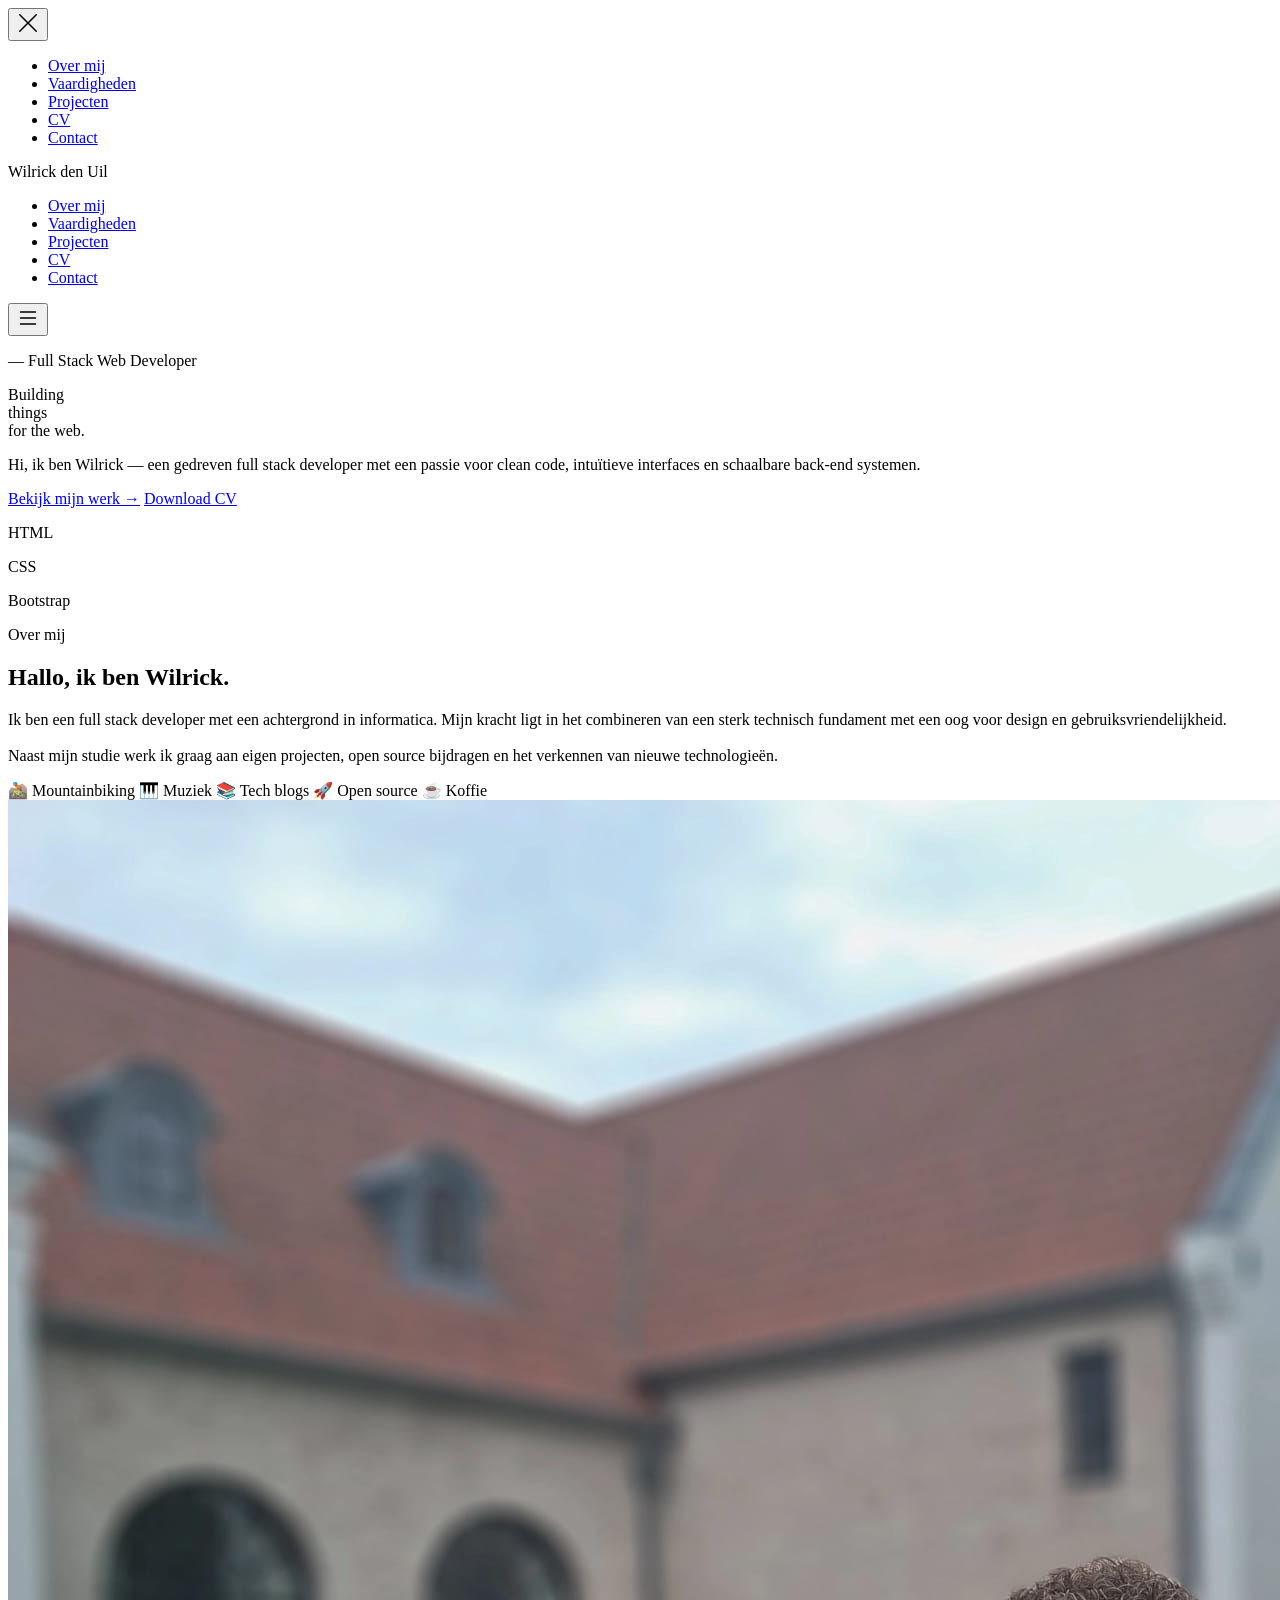
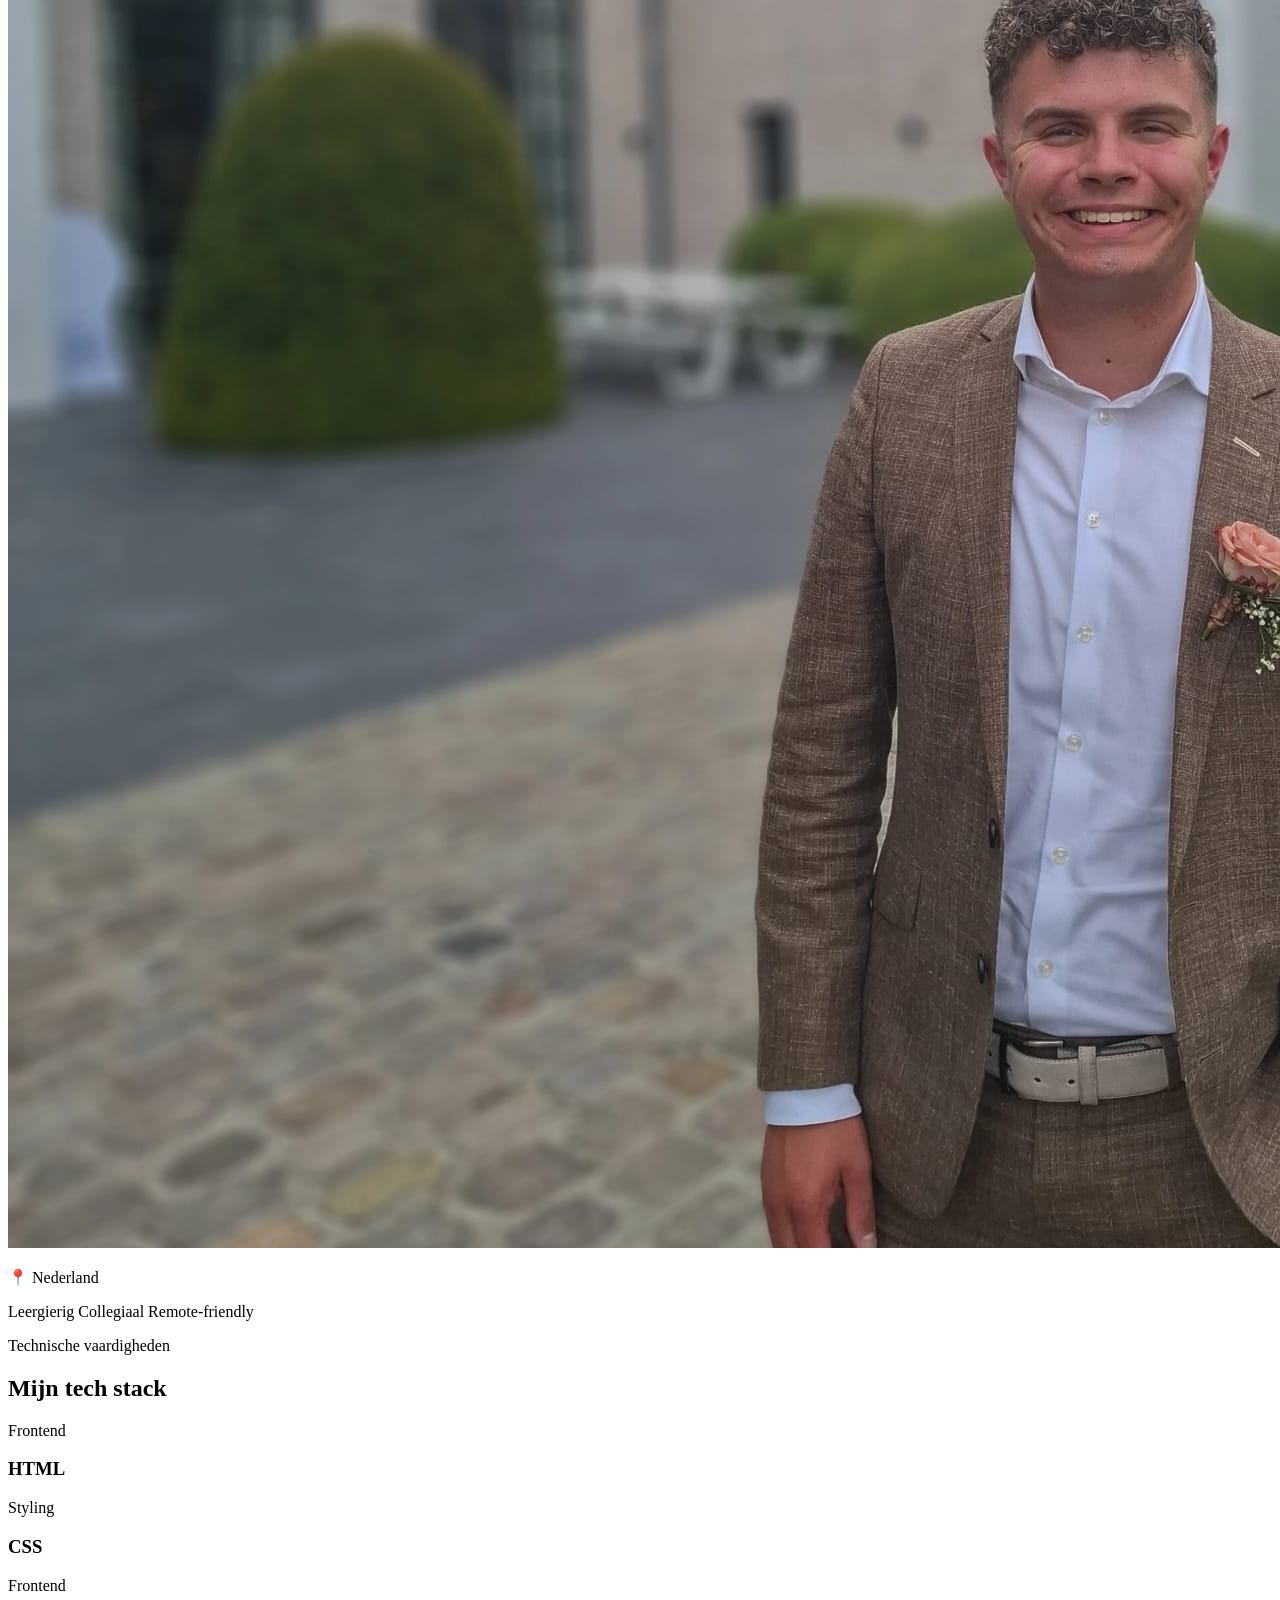
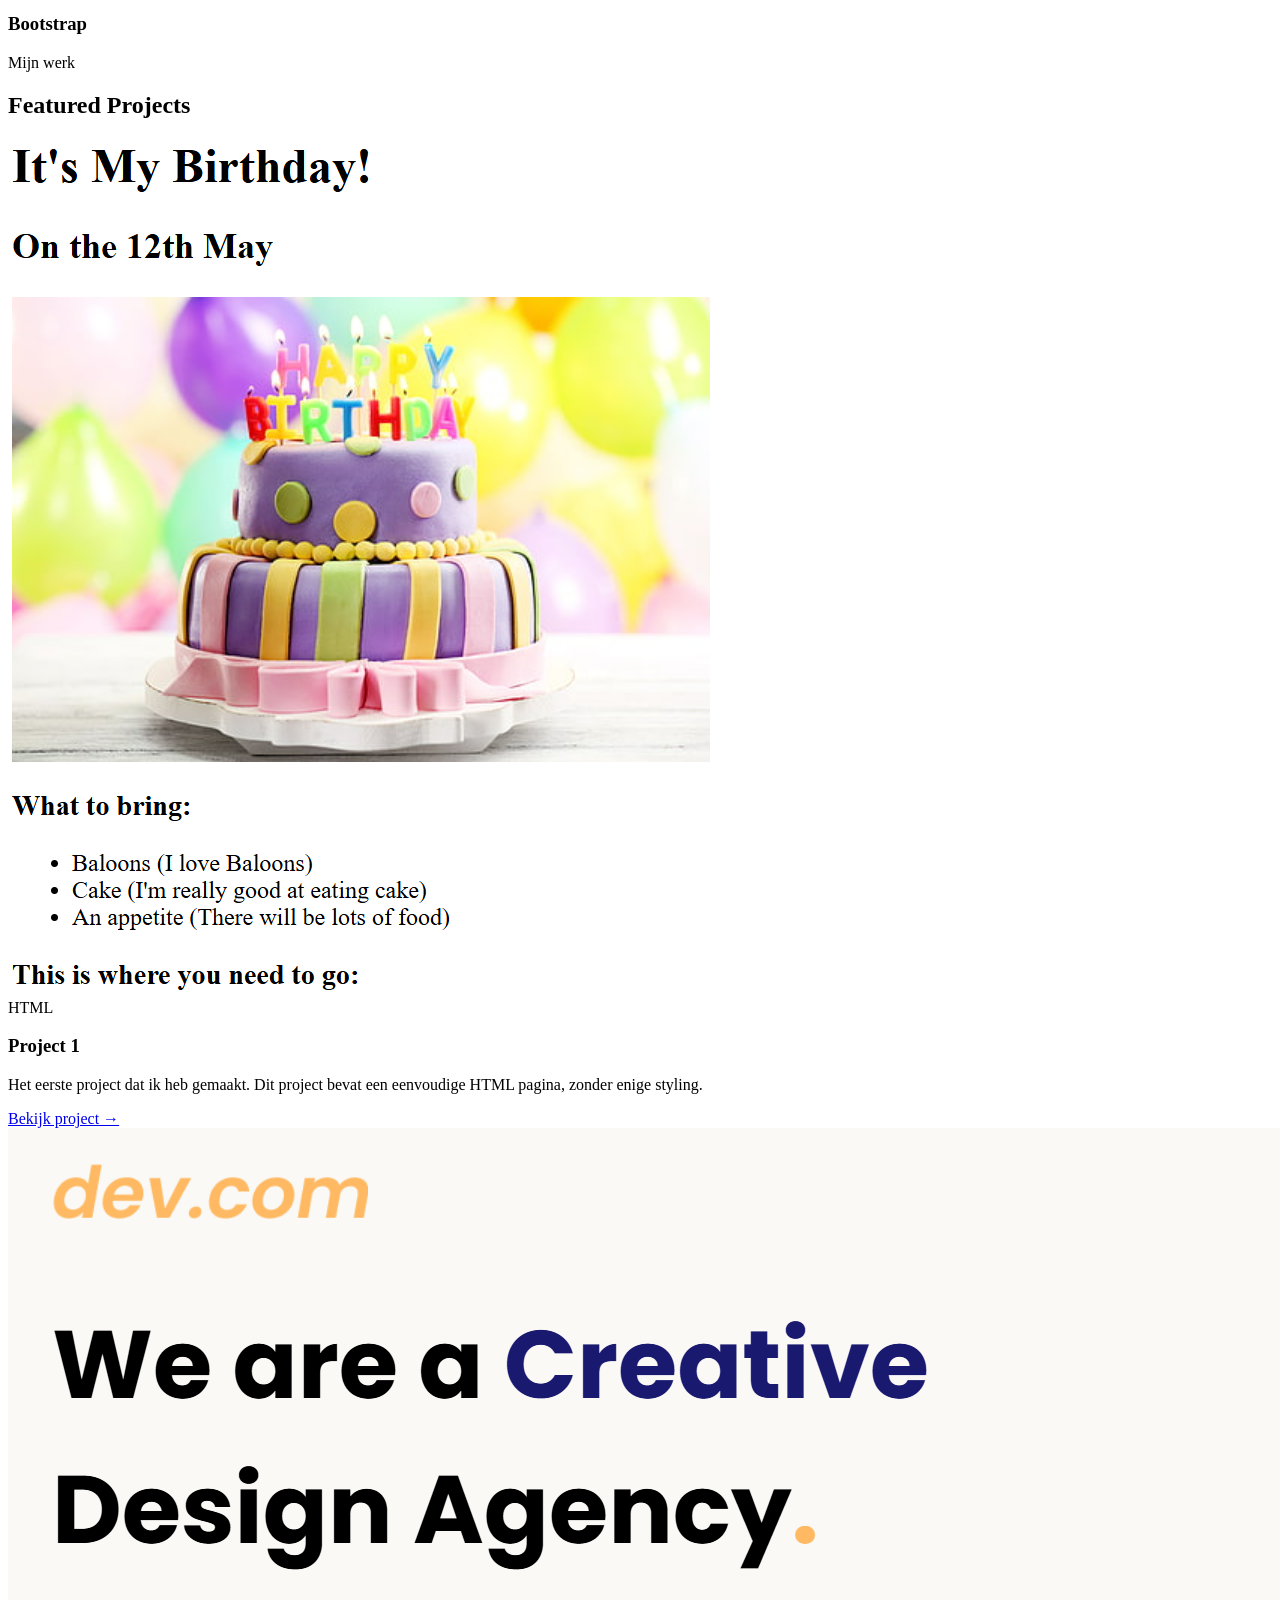
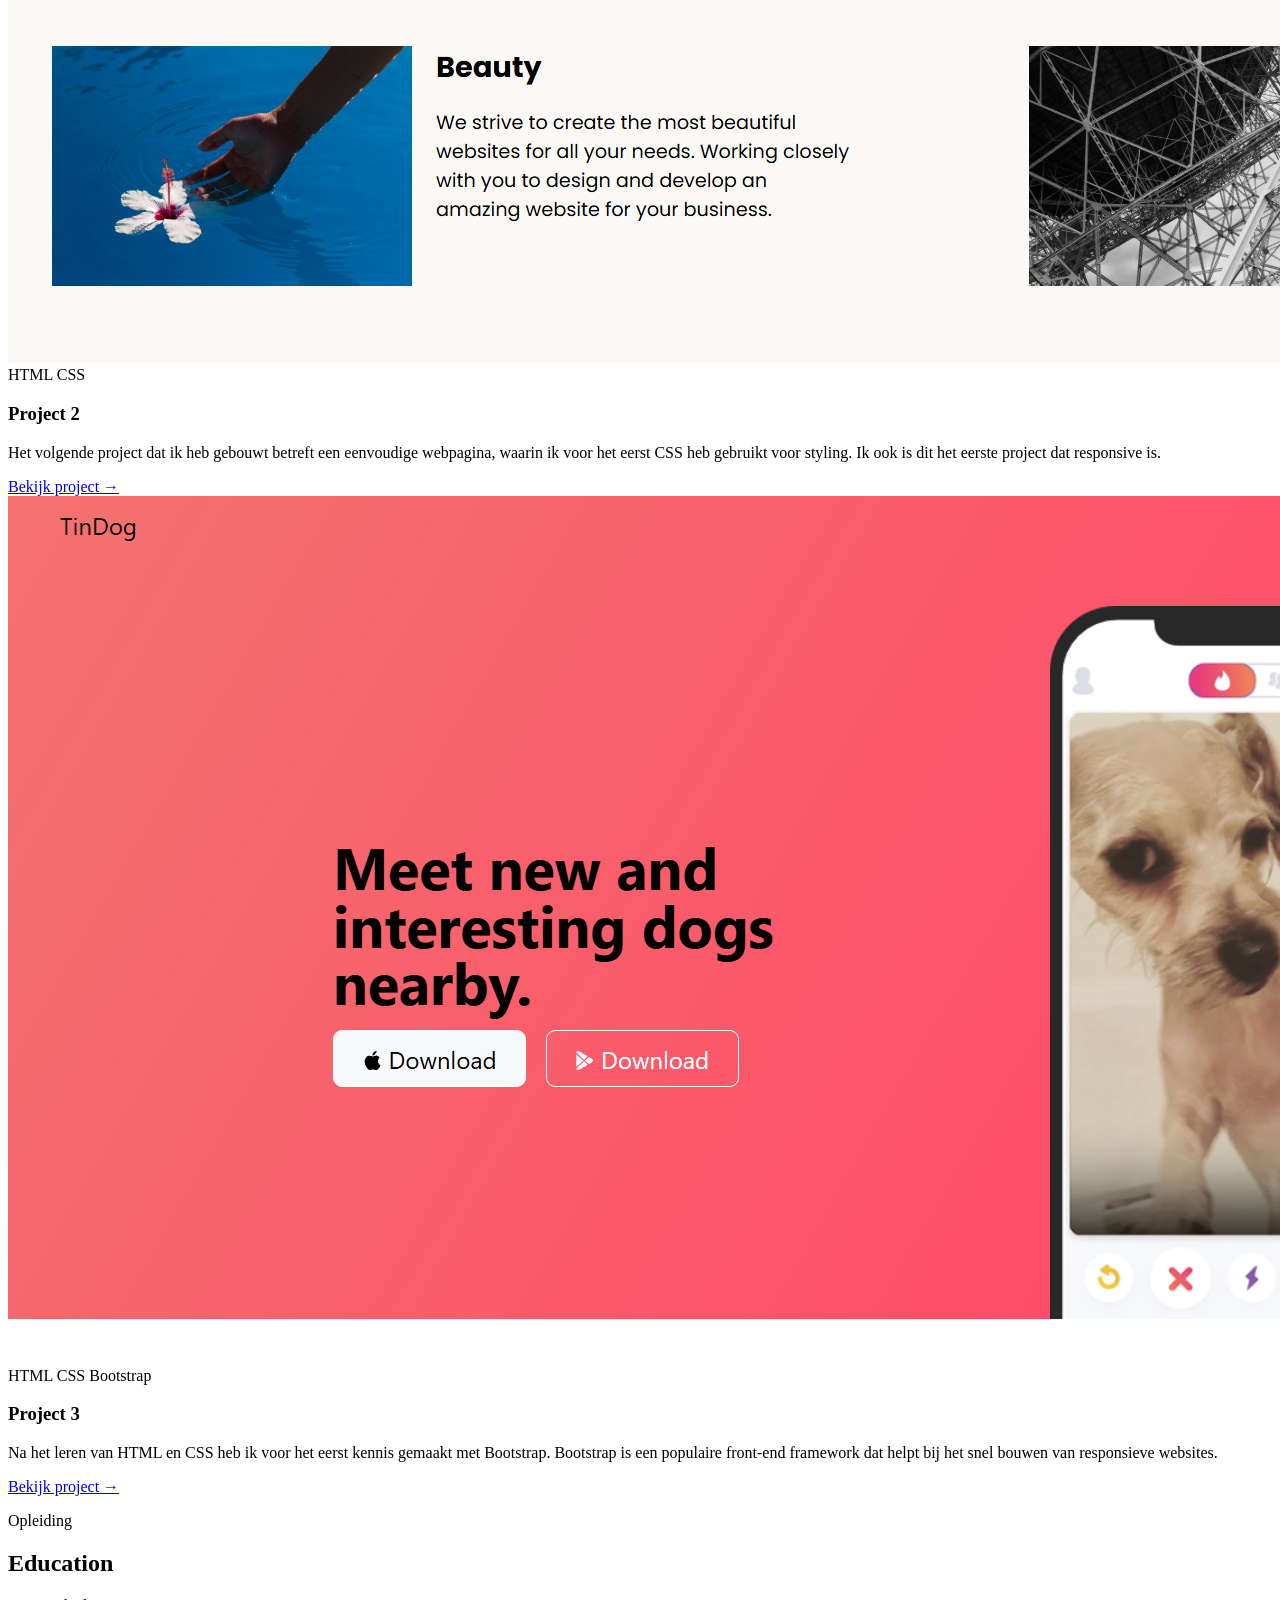
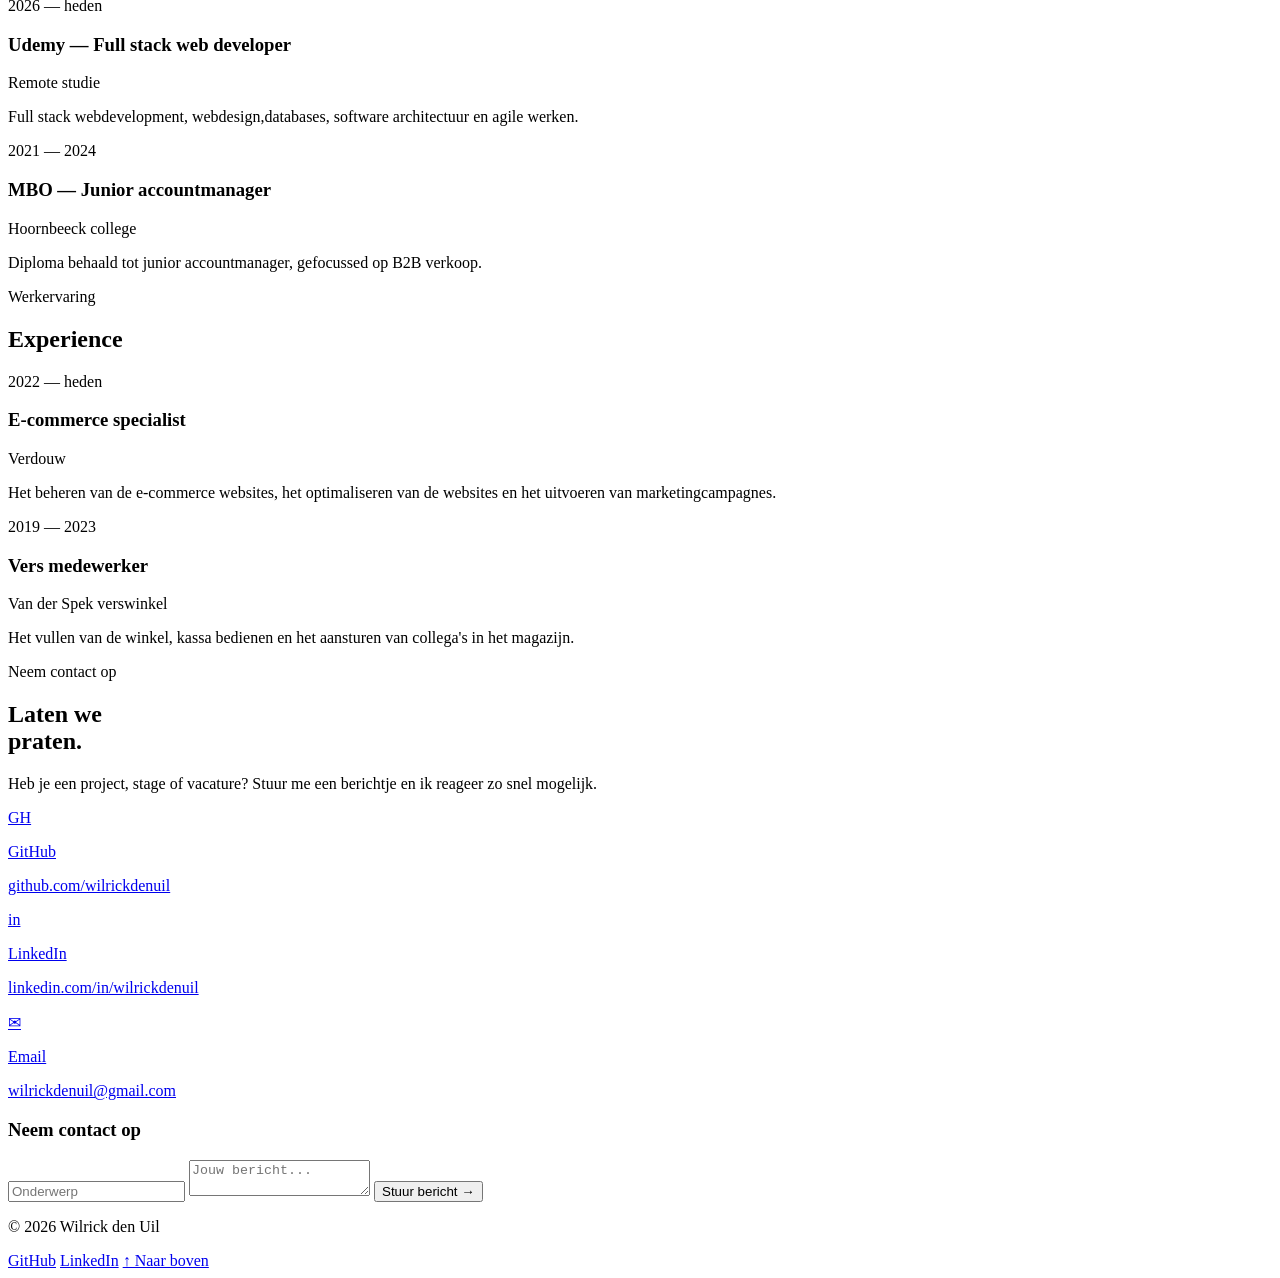
==== commit 9a87d803: "Add files via upload" ====
--- a/index.html
+++ b/index.html
@@ -14,7 +14,7 @@
     <meta property="og:url"         content="https://wilrickdenuil.github.io/Wilrick-s-Portfolio/" />
     <meta property="og:title"       content="Wilrick den Uil | Full Stack Web Developer" />
     <meta property="og:description" content="Portfolio van Wilrick den Uil, full stack web developer uit Nederland. Gespecialiseerd in HTML, CSS en Bootstrap." />
-    <meta property="og:image"       content="./images/Wilrick den Uil, Full stack web developer.jpg" />
+    <meta property="og:image"       content="./images/Wilrick den Uil image.jpg" />
     <meta property="og:locale"      content="nl_NL" />
     <meta property="article:published_time" content="2026-05-30T20:49:41+02:00" />
     <meta property="article:modified_time"  content="2026-05-30T20:49:41+02:00" />
@@ -23,7 +23,7 @@
     <meta name="twitter:url"         content="https://wilrickdenuil.github.io/Wilrick-s-Portfolio/" />
     <meta name="twitter:title"       content="Wilrick den Uil | Full Stack Web Developer" />
     <meta name="twitter:description" content="Portfolio van Wilrick den Uil, full stack web developer uit Nederland. Gespecialiseerd in HTML, CSS en Bootstrap." />
-    <meta name="twitter:image"       content="./images/Wilrick den Uil, Full stack web developer.jpg" />
+    <meta name="twitter:image"       content="./images/Wilrick den Uil image.jpg" />
   
     <link rel="preconnect" href="https://fonts.googleapis.com" />
     <link rel="preconnect" href="https://fonts.gstatic.com" crossorigin />
@@ -398,6 +398,7 @@
 
         <div class="contact-right">
           <div class="contact-form">
+            <h3 class="contact-form-title">Neem <span>contact</span> op</h3>
             <input
               id="contact-subject"
               class="contact-input"
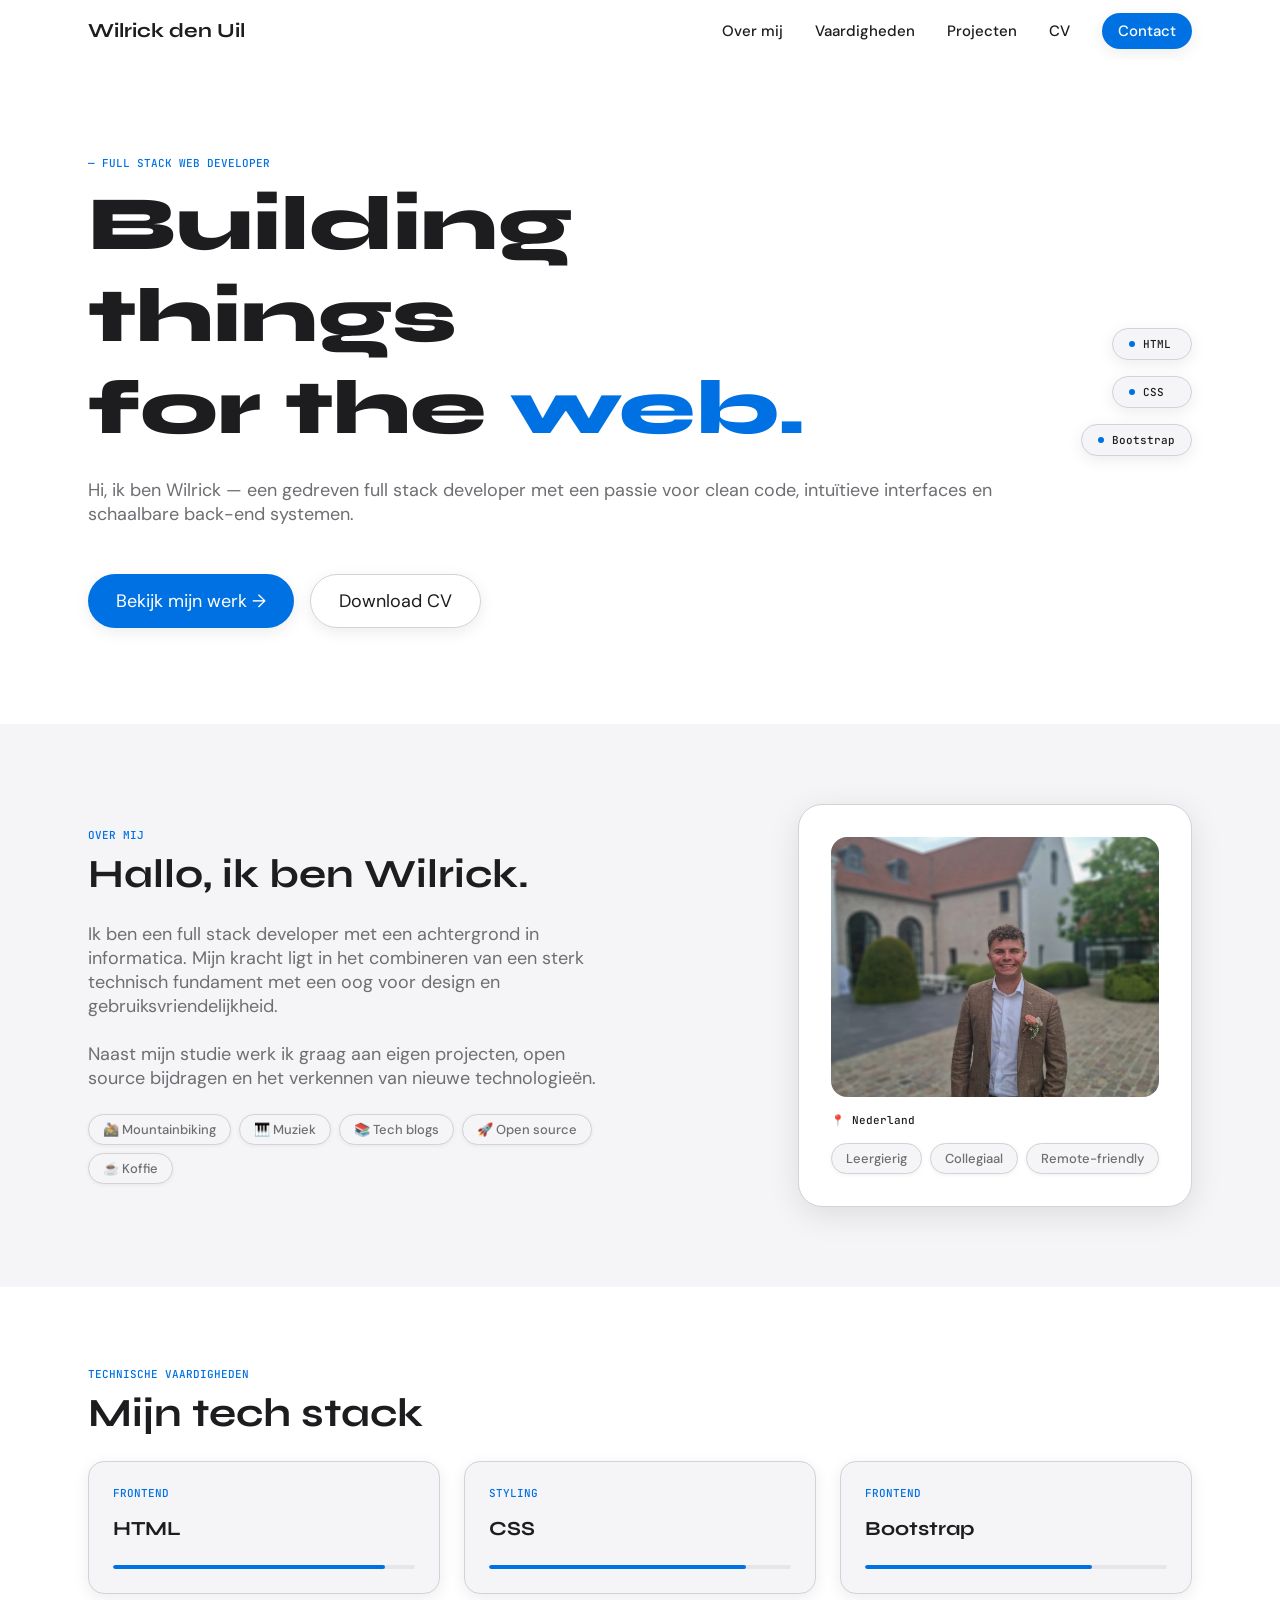
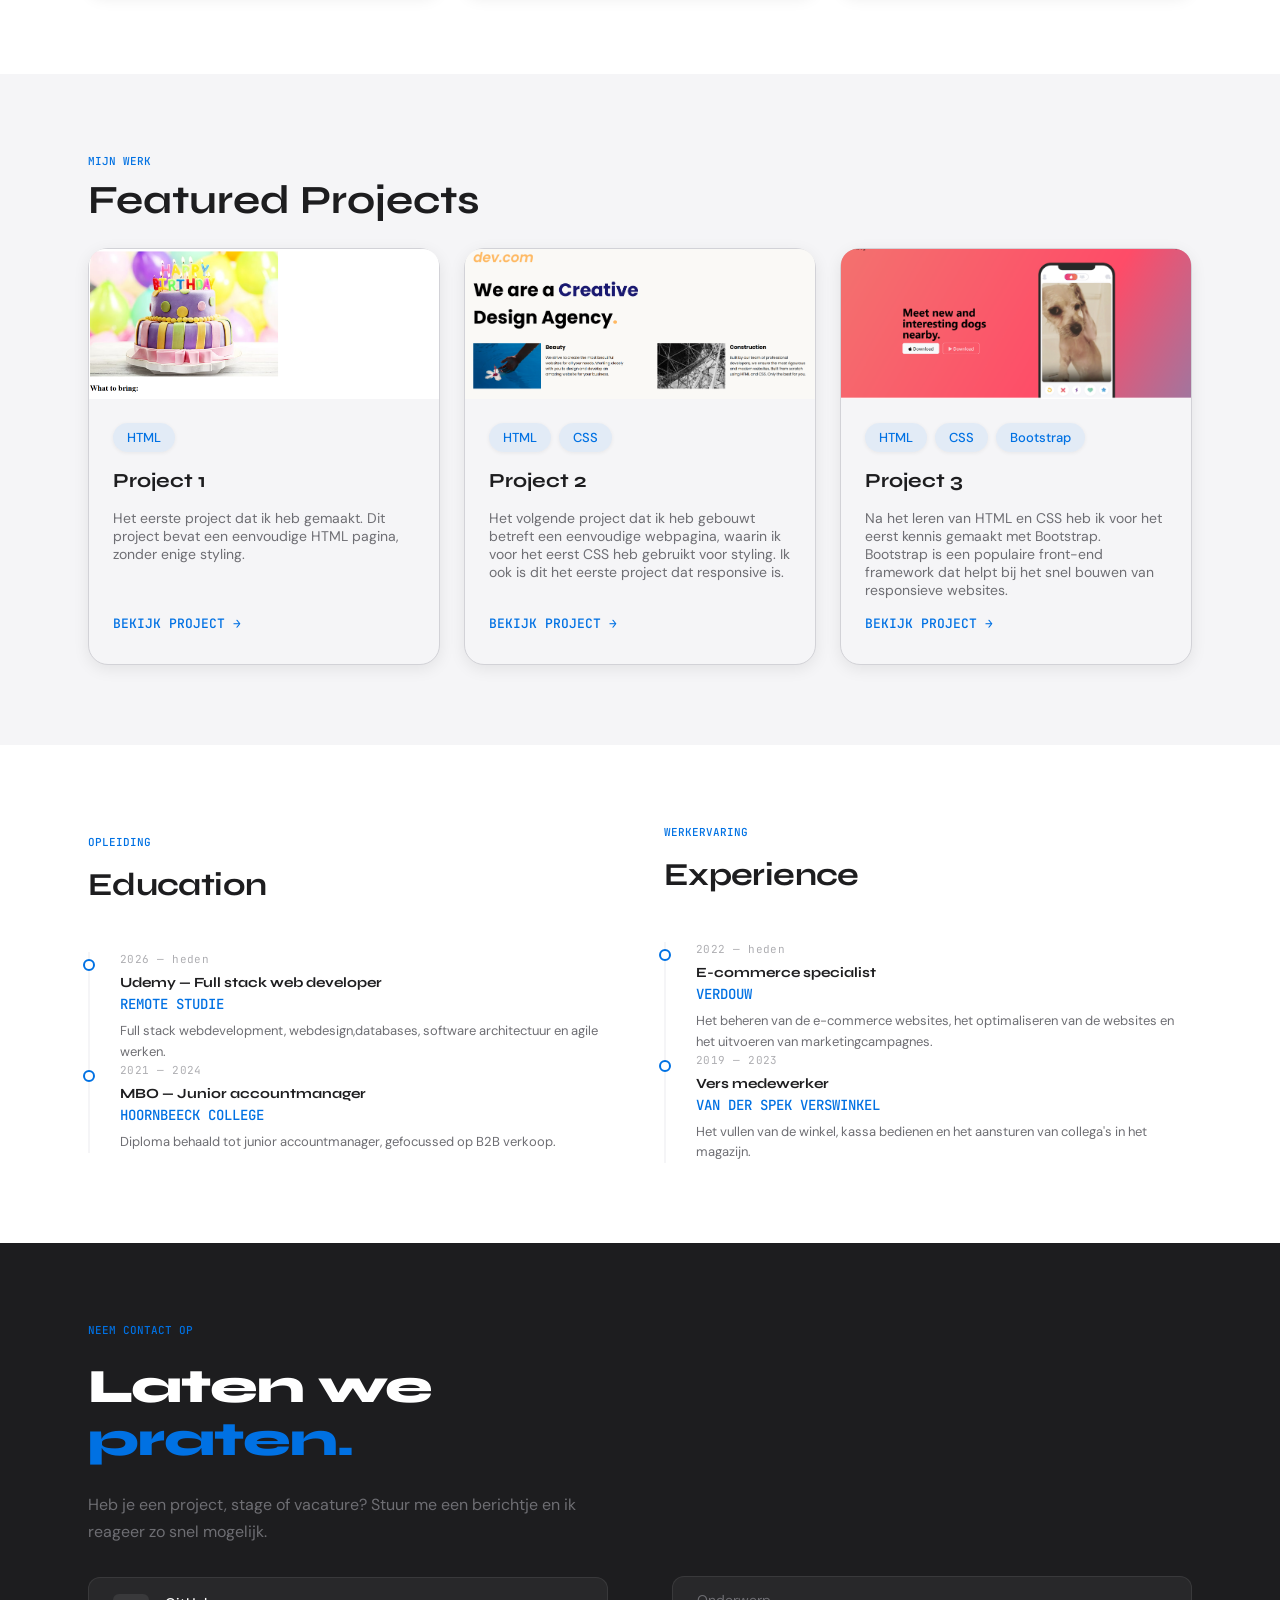
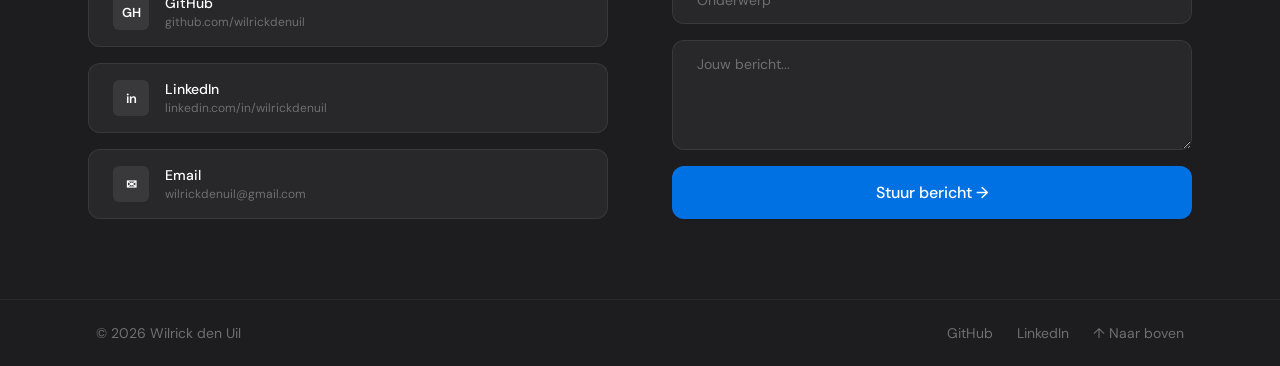
==== commit 57e4defa: "Update index.html" ====
--- a/index.html
+++ b/index.html
@@ -115,10 +115,10 @@
       <div class="container hero-container">
         <div class="hero-content">
           <p class="blue-label">— Full Stack Web Developer</p>
-          <p id="hero-title">
+          <h1 id="hero-title">
             Building<br />things<br />for the
             <span class="span-blue">web.</span>
-          </p>
+          </h1>
           <p id="hero-description">
             Hi, ik ben Wilrick — een gedreven full stack developer met een
             passie voor clean code, intuïtieve interfaces en schaalbare back-end
--- a/style.css
+++ b/style.css
@@ -0,0 +1,1191 @@
+:root {
+  /* ── KLEUREN ── */
+  --color-bg: #ffffff;
+  --color-surface: #f5f5f7;
+  --color-border-light: #e5e5ea;
+  --color-border-mid: #d2d2d7;
+  --color-text-primary: #1d1d1f;
+  --color-text-secondary: #6e6e73;
+  --color-text-tertiary: #aeaeb2;
+  --color-accent: #0071e3;
+  --color-accent-hover: #0077ed;
+  --color-accent-tint: rgba(0, 113, 227, 0.08);
+  --color-dark: #1d1d1f;
+
+  /* ── TYPOGRAFIE ── */
+  --font-display: "Syne", sans-serif;
+  --font-body: "DM Sans", sans-serif;
+  --font-mono: "JetBrains Mono", monospace;
+
+  --fs-display: clamp(48px, 6vw, 80px);
+  --fs-h1: 56px;
+  --fs-h2: 40px;
+  --fs-h3: 20px;
+  --fs-body-lg: 18px;
+  --fs-body: 16px;
+  --fs-sm: 14px;
+  --fs-label: 11px;
+  --fs-nav: 15px;
+
+  /* ── SPACING ── */
+  --space-1: 8px;
+  --space-2: 16px;
+  --space-3: 24px;
+  --space-4: 32px;
+  --space-6: 48px;
+  --space-8: 64px;
+  --space-10: 80px;
+  --space-12: 96px;
+  --space-16: 128px;
+
+  /* ── BORDER RADIUS ── */
+  --radius-sm: 6px;
+  --radius-md: 12px;
+  --radius-lg: 16px;
+  --radius-xl: 24px;
+  --radius-pill: 100px;
+
+  /* ── LAYOUT ── */
+  --max-width: 1200px;
+  --padding-x: 48px;
+  --padding-x-mob: 24px;
+  --section-py: 80px;
+  --nav-height: 60px;
+
+  /* ── BOX-SHADOWS ── */
+  --shadow-sm: 0 1px 4px rgba(0, 0, 0, 0.06);
+  --shadow-md: 0 4px 16px rgba(0, 0, 0, 0.08);
+  --shadow-lg: 0 8px 32px rgba(0, 0, 0, 0.1);
+  --shadow-xl: 0 16px 48px rgba(0, 0, 0, 0.12);
+}
+
+html {
+  scroll-behavior: smooth;
+  box-sizing: border-box;
+}
+
+body {
+  margin: 0;
+  padding: 0;
+  font-family: var(--font-body);
+  font-size: var(--fs-body-lg);
+  color: var(--color-text-secondary);
+  background-color: var(--color-bg);
+  box-sizing: border-box;
+  overflow-x: hidden;
+}
+
+*,
+*::before,
+*::after {
+  box-sizing: border-box;
+}
+
+h1, h2, h3, p, span {
+  margin: 0;
+  padding: 0;
+}
+
+section {
+  display: flex;
+  align-items: center;
+  flex-direction: column;
+  width: 100%;
+  max-width: 100vw;
+  padding: var(--section-py) 0;
+  box-sizing: border-box;
+  overflow: hidden;
+}
+
+.container {
+  max-width: var(--max-width);
+  margin: 0 auto;
+  padding: 0 var(--padding-x);
+  width: 100%;
+  box-sizing: border-box;
+}
+
+#hero {
+  background-color: var(--color-bg);
+  padding: var(--space-12) 0;
+}
+
+.hero-container {
+  display: grid;
+  grid-template-columns: 1fr fit-content(80px);
+  justify-content: space-between;
+  gap: var(--space-8);
+}
+
+.hero-content {
+  display: flex;
+  flex-direction: column;
+  align-items: flex-start;
+}
+
+.hero-tags {
+  display: flex;
+  flex-direction: column;
+  gap: var(--space-2);
+  justify-content: center;
+  align-items: flex-end;
+}
+
+.hero-tags > .hero-badge {
+  display: flex;
+  align-items: center;
+  flex-direction: row;
+  gap: 8px;
+  width: 80px;
+  min-width: fit-content;
+  text-align: left;
+  color: var(--color-text-primary);
+  background-color: var(--color-surface);
+  border: 1px solid var(--color-border-mid);
+  border-radius: var(--radius-pill);
+  padding: 8px 16px;
+  font-family: var(--font-mono);
+  font-weight: 500;
+  font-size: var(--fs-label);
+  box-shadow: var(--shadow-md);
+}
+
+.hero-tags > .hero-badge > span {
+  display: inline-block;
+  width: 6px;
+  height: 6px;
+  background-color: var(--color-accent);
+  border-radius: 50%;
+}
+
+.hero-tags > .hero-badge > p {
+  margin: 0;
+}
+
+.blue-label {
+  font-family: var(--font-mono);
+  font-size: var(--fs-label);
+  font-weight: 500;
+  color: var(--color-accent);
+  text-transform: uppercase;
+  margin: 0;
+  margin-bottom: var(--space-1);
+}
+
+#hero-title {
+  font-family: var(--font-display);
+  font-size: var(--fs-display);
+  font-weight: 800;
+  color: var(--color-text-primary);
+  margin: 0;
+  margin-bottom: var(--space-3);
+}
+
+#hero-description {
+  font-family: var(--font-body);
+  font-size: var(--fs-body-lg);
+  font-weight: 400;
+  color: var(--color-text-secondary);
+  margin: 0;
+  margin-bottom: var(--space-6);
+}
+
+.hero-buttons {
+  display: flex;
+  gap: var(--space-2);
+}
+
+.span-blue {
+  color: var(--color-accent);
+}
+
+h1 {
+  font-family: var(--font-display);
+  font-size: var(--fs-h1);
+  font-weight: 700;
+  color: var(--color-text-primary);
+}
+
+h2 {
+  font-family: var(--font-display);
+  font-size: var(--fs-h2);
+  font-weight: 700;
+  color: var(--color-text-primary);
+}
+
+h3,
+.nav-h3 {
+  font-family: var(--font-display);
+  font-size: var(--fs-h3);
+  font-weight: 700;
+  color: var(--color-text-primary);
+}
+
+#nav {
+  display: flex;
+  flex-direction: row;
+  justify-content: space-between;
+  align-items: center;
+  height: var(--nav-height);
+  width: 100%;
+  top: 0;
+  z-index: 99;
+  width: 100%;
+}
+
+.nav-wrapper {
+  backdrop-filter: blur(20px);
+  background-color: var(--color-bg);
+  position: sticky;
+  max-width: 100vw;
+  box-sizing: border-box;
+  overflow: hidden;
+}
+
+.nav-container {
+  display: flex;
+  justify-content: space-between;
+  align-items: center;
+}
+
+nav > ul {
+  list-style: none;
+  display: flex;
+  flex-direction: row;
+  align-items: center;
+  gap: var(--space-4);
+  margin: 0;
+  padding: 0;
+}
+
+/* ─────────────────────────────────────────
+   HAMBURGER MENU & MOBILE NAV
+───────────────────────────────────────── */
+
+.hamburger-btn {
+  display: none;
+  flex-direction: column;
+  gap: 6px;
+  background-color: var(--color-surface);
+  border: none;
+  cursor: pointer;
+  padding: 10px;
+  z-index: 101;
+  border-radius: 50%;
+  width: 44px;
+  height: 44px;
+  align-items: center;
+  justify-content: center;
+  box-shadow: var(--shadow-md);
+  transition: all 0.3s ease;
+  position: fixed;
+  top: 12px;
+  right: 20px;
+}
+
+.hamburger-btn:hover {
+  box-shadow: var(--shadow-lg);
+}
+
+.hamburger-btn svg {
+  width: 24px;
+  height: 24px;
+  color: var(--color-text-primary);
+  fill: var(--color-text-primary);
+  transition: fill 0.3s ease, color 0.3s ease;
+}
+
+.hamburger-btn:hover svg {
+  color: var(--color-accent);
+  fill: var(--color-accent);
+}
+
+.hamburger-btn.active {
+  display: none;
+}
+
+/* Mobile Nav */
+.mobile-nav-overlay {
+  display: none;
+  position: fixed;
+  top: 0;
+  left: 0;
+  width: 100%;
+  height: 100%;
+  background-color: rgba(0, 0, 0, 0.5);
+  backdrop-filter: blur(5px);
+  z-index: 98;
+  opacity: 0;
+  transition: opacity 0.3s ease;
+  pointer-events: none;
+}
+
+.mobile-nav-overlay.active {
+  opacity: 1;
+  pointer-events: auto;
+}
+
+.mobile-nav {
+  display: none;
+  position: fixed;
+  top: 0;
+  right: 0;
+  height: 100vh;
+  width: 80%;
+  max-width: 320px;
+  background-color: var(--color-bg);
+  box-shadow: var(--shadow-xl);
+  z-index: 100;
+  padding: var(--space-3) var(--space-3);
+  overflow-y: auto;
+  transform: translateX(100%);
+  transition: transform 0.3s ease;
+  box-sizing: border-box;
+}
+
+.mobile-nav.active {
+  transform: translateX(0);
+}
+
+.mobile-nav-close {
+  position: absolute;
+  top: var(--space-3);
+  right: var(--space-3);
+  background: none;
+  border: none;
+  cursor: pointer;
+  padding: 8px;
+  display: flex;
+  align-items: center;
+  justify-content: center;
+  color: var(--color-text-primary);
+  z-index: 102;
+}
+
+.mobile-nav-close svg {
+  width: 24px;
+  height: 24px;
+  fill: currentColor;
+  transition: fill 0.3s ease, color 0.3s ease;
+}
+
+.mobile-nav-close:hover {
+  opacity: 0.7;
+  color: var(--color-accent);
+}
+
+.mobile-nav-list {
+  list-style: none;
+  margin: 0;
+  padding: var(--space-8) 0 0 0;
+  display: flex;
+  flex-direction: column;
+  align-items: flex-start;
+  gap: var(--space-3);
+}
+
+.mobile-nav-link {
+  display: block;
+  text-decoration: none;
+  color: var(--color-text-primary);
+  font-family: var(--font-body);
+  font-size: var(--fs-body);
+  font-weight: 700;
+  padding: 0;
+  transition: color 0.3s ease, background-color 0.3s ease;
+  text-align: left;
+}
+
+.mobile-nav-link:hover {
+  color: var(--color-accent);
+}
+
+.mobile-nav-btn {
+  display: block;
+  text-decoration: none;
+  background-color: var(--color-accent);
+  color: #fff;
+  font-family: var(--font-body);
+  font-size: var(--fs-nav);
+  font-weight: 500;
+  padding: 8px 16px;
+  border-radius: var(--radius-pill);
+  text-align: center;
+  margin-top: var(--space-3);
+  cursor: pointer;
+  transition: background-color 0.3s ease, box-shadow 0.3s ease;
+  box-shadow: var(--shadow-md);
+  border: none;
+  width: fit-content;
+}
+
+.mobile-nav-btn:hover {
+  background-color: var(--color-accent-hover);
+}
+
+.nav-link {
+  display: inline-block;
+  text-decoration: none;
+  cursor: pointer;
+  font-family: var(--font-body);
+  font-size: var(--fs-nav);
+  font-weight: 500;
+  color: var(--color-text-primary);
+  transition: color 0.3s ease;
+}
+
+.nav-link:hover {
+  color: var(--color-accent);
+}
+
+.nav-btn {
+  background-color: var(--color-accent);
+  color: #fff;
+  padding: 8px 16px;
+  border-radius: var(--radius-pill);
+  border: none;
+  font-family: var(--font-body);
+  font-size: var(--fs-nav);
+  font-weight: 500;
+  text-decoration: none;
+  cursor: pointer;
+  box-shadow: var(--shadow-md);
+  transition:
+    background-color 0.3s ease,
+    box-shadow 0.3s ease;
+}
+
+.nav-btn:hover {
+  background-color: var(--color-accent-hover);
+  box-shadow: var(--shadow-md);
+}
+
+.btn-primary {
+  background-color: var(--color-accent);
+  color: #fff;
+  padding: 14px 28px;
+  border-radius: var(--radius-pill);
+  border: none;
+  font-family: var(--font-body);
+  font-size: var(--fs-body-lg);
+  font-weight: 400;
+  text-decoration: none;
+  box-shadow: var(--shadow-md);
+  display: flex;
+  align-items: center;
+  cursor: pointer;
+  transition:
+    background-color 0.3s ease,
+    box-shadow 0.3s ease;
+}
+
+.btn-primary:hover {
+  background-color: var(--color-accent-hover);
+}
+
+.btn-secondary {
+  background-color: transparent;
+  color: var(--color-text-primary);
+  padding: 14px 28px;
+  border-radius: var(--radius-pill);
+  font-family: var(--font-body);
+  font-size: var(--fs-body-lg);
+  font-weight: 400;
+  text-decoration: none;
+  box-shadow: var(--shadow-md);
+  display: flex;
+  align-items: center;
+  gap: 8px;
+  cursor: pointer;
+  border: 1px solid var(--color-border-mid);
+  transition:
+    background-color 0.3s ease,
+    border-color 0.3s ease;
+}
+
+.btn-secondary:hover {
+  background-color: var(--color-surface);
+}
+
+.tag-blue {
+  background-color: var(--color-accent-tint);
+  color: var(--color-accent);
+  border: none;
+  border-radius: var(--radius-pill);
+  padding: 6px 14px;
+  font-weight: 500;
+  font-size: 13px;
+  box-shadow: var(--shadow-sm);
+}
+
+.tag-grey {
+  background-color: var(--color-surface);
+  color: var(--color-text-secondary);
+  border: 1px solid var(--color-border-mid);
+  border-radius: var(--radius-pill);
+  padding: 6px 14px;
+  font-weight: 500;
+  font-size: 13px;
+  box-shadow: var(--shadow-sm);
+}
+
+.tag-black {
+  background-color: var(--color-dark);
+  color: #fff;
+  border: none;
+  border-radius: var(--radius-pill);
+  padding: 6px 14px;
+  font-weight: 500;
+  font-size: 13px;
+  box-shadow: var(--shadow-sm);
+}
+
+#about {
+  background-color: var(--color-surface);
+}
+
+.about-container {
+  display: grid;
+  grid-template-columns: 1fr 1fr;
+  gap: var(--padding-x);
+  justify-content: space-between;
+}
+
+.about-title,
+.skill-title,
+.projects-title {
+  margin: 0;
+  margin-bottom: var(--space-3);
+}
+
+.about-description {
+  margin: 0;
+  margin-bottom: var(--space-3);
+}
+
+.about-tags, .project-tags {
+  display: flex;
+  flex-direction: row;
+  gap: var(--space-1);
+  justify-content: flex-start;
+  align-items: center;
+  flex-wrap: wrap;
+}
+
+.about-div-1 {
+  display: flex;
+  flex-direction: column;
+  justify-content: center;
+  align-items: flex-start;
+}
+
+.about-div-2 {
+  display: flex;
+  flex-direction: column;
+  justify-content: center;
+  align-items: flex-end;
+}
+
+.about-image-wrapper {
+  display: flex;
+  flex-direction: column;
+  align-items: flex-start;
+  padding: var(--space-4);
+  border: 1px solid var(--color-border-mid);
+  border-radius: var(--radius-xl);
+  box-shadow: var(--shadow-lg);
+  background-color: var(--color-bg);
+}
+
+.about-image-wrapper > img {
+  width: 100%;
+  max-height: 260px;
+  object-fit: cover;
+  background-color: var(--color-surface);
+  border-radius: var(--radius-lg);
+  margin-bottom: var(--space-2);
+}
+
+.about-image-wrapper > p {
+  font-family: var(--font-mono);
+  font-size: var(--fs-label);
+  font-weight: 500;
+  color: var(--color-text-primary);
+  margin-bottom: var(--space-2);
+}
+
+.skills-container {
+  display: flex;
+  flex-direction: column;
+  justify-content: center;
+  align-items: flex-start;
+}
+
+.skills-grid {
+  display: grid;
+  grid-template-columns: repeat(auto-fit, minmax(250px, 1fr));
+  grid-auto-rows: auto;
+  gap: var(--space-3);
+  width: 100%;
+}
+
+.skill-card {
+  display: flex;
+  flex-direction: column;
+  justify-content: center;
+  align-items: flex-start;
+  background-color: var(--color-surface);
+  padding: var(--space-3);
+  border: 1px solid var(--color-border-mid);
+  border-radius: var(--radius-lg);
+  box-shadow: var(--shadow-md);
+}
+
+.skill {
+  margin-bottom: var(--space-2);
+}
+
+.skill-bar {
+  box-sizing: border-box;
+  margin: 0;
+  padding: 0;
+  height: 4px;
+  background: #e5e5ea;
+  border-radius: 4px;
+  overflow: hidden;
+  width: 100%;
+}
+
+.skill-fill {
+  height: 100%;
+  background: #0071e3;
+  border-radius: 4px;
+}
+
+.skill-card {
+  display: flex;
+  flex-direction: column;
+  justify-content: center;
+  align-items: flex-start;
+  background-color: var(--color-surface);
+  padding: var(--space-3);
+  border: 1px solid var(--color-border-mid);
+  border-radius: var(--radius-lg);
+  box-shadow: var(--shadow-md);
+}
+
+.skill {
+  margin-bottom: var(--space-2);
+}
+
+#projects {
+  background-color: var(--color-surface);
+}
+
+.projects-container {
+  display: flex;
+  flex-direction: column;
+  justify-content: center;
+  align-items: flex-start;
+}
+
+.projects-grid {
+  display: grid;
+  grid-template-columns: repeat(3, 1fr);
+  grid-auto-rows: auto;
+  gap: var(--space-3);
+  width: 100%;
+}
+
+.project-card {
+  display: flex;
+  flex-direction: column;
+  align-items: flex-start;
+  background-color: var(--color-surface);
+  border: 1px solid var(--color-border-mid);
+  border-radius: 20px;
+  box-shadow: var(--shadow-md);
+}
+
+.project-card-content {
+    display: flex;
+    flex-direction: column;
+    justify-content: flex-start;
+    align-items: flex-start;
+    gap: var(--space-2);
+  padding: var(--space-3);
+  flex: 1 1 auto;
+}
+
+.project-image {
+  width: 100%;
+  height: 150px;
+  object-fit: cover;
+  background-color: var(--color-dark);
+  border-radius: var(--radius-lg) var(--radius-lg) 0 0;
+}
+
+.project-description {
+    font-size: var(--fs-sm);
+}
+
+.project-link {
+  font-weight: 500;
+  font-size: 13px;
+  text-decoration: none;
+  margin-top: auto;
+  display: inline-flex;
+  align-items: center;
+  gap: 8px;
+}
+
+.project-link svg {
+  width: 1em;
+  height: 1em;
+  display: block;
+}
+
+/* ─────────────────────────────────────────
+   RESUME
+───────────────────────────────────────── */
+
+#resume {
+  background-color: var(--color-bg);
+  padding: var(--section-py) 0;
+}
+
+.resume-container {
+  display: grid;
+  grid-template-columns: 1fr 1fr;
+  gap: var(--padding-x);
+  justify-content: space-between;
+}
+
+.resume-div-1, .resume-div-2 {
+  display: flex;
+  flex-direction: column;
+  justify-content: center;
+  align-items: flex-start;
+}
+
+.resume-headers {
+  margin-bottom: var(--space-6);
+}
+
+.resume-header h2 {
+  font-family: var(--font-display);
+  font-size: 32px;
+  font-weight: 700;
+  color: var(--color-text-primary);
+  letter-spacing: -0.02em;
+  margin-top: var(--space-2);
+}
+
+/* Gedeeld grid — elk paar items deelt dezelfde rij */
+.resume-grid {
+  position: relative;
+}
+
+/* Verticale tijdlijn per kolom */
+.resume-grid::before,
+.resume-grid::after {
+  content: '';
+  position: absolute;
+  top: 0;
+  bottom: 0;
+  width: 2px;
+  background: var(--color-surface);
+}
+
+.resume-grid::before {
+  left: 0;
+}
+
+.resume-timeline-item {
+  position: relative;
+  padding: 0 0 var(--space-6) var(--space-4);
+  align-self: start;
+}
+
+.resume-timeline-item:last-child,
+.resume-timeline-item:nth-last-child(2) {
+  padding-bottom: 0;
+}
+
+/* Bolletje op de tijdlijn */
+.resume-timeline-item::before {
+  content: '';
+  position: absolute;
+  left: -5px;
+  top: 7px;
+  width: 12px;
+  height: 12px;
+  border-radius: 50%;
+  background: var(--color-bg);
+  border: 2px solid var(--color-accent);
+  z-index: 1;
+}
+
+.resume-timeline-period {
+  font-family: var(--font-mono);
+  font-size: var(--fs-label);
+  color: var(--color-text-tertiary);
+  letter-spacing: 0.04em;
+  margin-bottom: var(--space-1);
+}
+
+.resume-timeline-role {
+  font-family: var(--font-display);
+  font-size: var(--fs-sm);
+  font-weight: 700;
+  color: var(--color-text-primary);
+  margin-bottom: 4px;
+}
+
+.resume-timeline-company {
+  font-size: var(--fs-sm);
+  font-weight: 500;
+  margin-bottom: var(--space-1);
+}
+
+.resume-timeline-desc {
+  font-size: 13px;
+  color: var(--color-text-secondary);
+  line-height: 1.6;
+}
+
+
+/* ─────────────────────────────────────────
+   CONTACT
+───────────────────────────────────────── */
+#contact {
+  background: var(--color-dark);
+  padding: var(--section-py) 0;
+}
+
+.contact-container {
+  display: grid;
+  grid-template-columns: 1fr 1fr;
+  gap: var(--space-8);
+  align-items: stretch;
+}
+
+.contact-left {
+  display: flex;
+  flex-direction: column;
+}
+
+.contact-right {
+  display: flex;
+  flex-direction: column;
+  justify-content: flex-end;
+}
+
+.contact-title {
+  font-family: var(--font-display);
+  font-size: 48px;
+  font-weight: 800;
+  color: #fff;
+  line-height: 1.1;
+  letter-spacing: -0.02em;
+  margin-top: var(--space-2);
+  margin-bottom: var(--space-3);
+}
+
+.contact-title span {
+  color: var(--color-accent);
+}
+
+.contact-sub {
+  font-size: var(--fs-body);
+  color: var(--color-text-secondary);
+  line-height: 1.7;
+  margin-bottom: var(--space-4);
+}
+
+.contact-links {
+  display: flex;
+  flex-direction: column;
+  gap: var(--space-2);
+}
+
+.contact-link {
+  display: flex;
+  align-items: center;
+  gap: var(--space-2);
+  padding: var(--space-2) var(--space-3);
+  background: rgba(255, 255, 255, 0.05);
+  border: 1px solid rgba(255, 255, 255, 0.08);
+  border-radius: var(--radius-md);
+  text-decoration: none;
+  transition: background 0.2s ease, border-color 0.2s ease;
+}
+
+.contact-link:hover {
+  background: rgba(255, 255, 255, 0.08);
+  border-color: rgba(255, 255, 255, 0.14);
+}
+
+.contact-link-icon {
+  width: 36px;
+  height: 36px;
+  border-radius: var(--radius-sm);
+  background: rgba(255, 255, 255, 0.08);
+  display: flex;
+  align-items: center;
+  justify-content: center;
+  font-size: 13px;
+  font-weight: 600;
+  color: #fff;
+  flex-shrink: 0;
+}
+
+.contact-link-title {
+  font-size: var(--fs-sm);
+  font-weight: 500;
+  color: #fff;
+}
+
+.contact-link-sub {
+  font-size: 12px;
+  color: var(--color-text-secondary);
+  margin-top: 2px;
+}
+
+.contact-form-title {
+  display: none;
+  margin: 0;
+  padding: 0;
+}
+
+.contact-form {
+  display: flex;
+  flex-direction: column;
+  gap: var(--space-2);
+}
+
+.contact-input {
+  background: rgba(255, 255, 255, 0.05);
+  border: 1px solid rgba(255, 255, 255, 0.08);
+  border-radius: var(--radius-md);
+  padding: 14px var(--space-3);
+  color: #fff;
+  font-size: var(--fs-sm);
+  font-family: var(--font-body);
+  outline: none;
+  transition: border-color 0.2s ease, background 0.2s ease;
+}
+
+.contact-input::placeholder {
+  color: var(--color-text-secondary);
+}
+
+.contact-input:focus {
+  border-color: var(--color-accent);
+  background: rgba(0, 113, 227, 0.06);
+}
+
+.contact-textarea {
+  min-height: 110px;
+  resize: vertical;
+}
+
+.contact-submit {
+  background: var(--color-accent);
+  color: #fff;
+  font-size: var(--fs-body);
+  font-weight: 500;
+  font-family: var(--font-body);
+  padding: 16px;
+  border-radius: var(--radius-md);
+  border: none;
+  cursor: pointer;
+  transition: background 0.2s ease;
+}
+
+.contact-submit:hover {
+  background: var(--color-accent-hover);
+}
+
+
+/* ─────────────────────────────────────────
+   FOOTER
+───────────────────────────────────────── */
+#footer {
+  background: var(--color-dark);
+  border-top: 1px solid rgba(255, 255, 255, 0.06);
+  padding: var(--space-3) var(--padding-x);
+}
+
+.footer-container {
+  display: flex;
+  justify-content: space-between;
+  align-items: center;
+}
+
+.footer-copy {
+  font-size: var(--fs-sm);
+  color: var(--color-text-secondary);
+}
+
+.footer-links {
+  display: flex;
+  gap: var(--space-3);
+}
+
+.footer-link {
+  font-size: var(--fs-sm);
+  color: var(--color-text-secondary);
+  text-decoration: none;
+  transition: color 0.2s ease;
+}
+
+.footer-link:hover {
+  color: #fff;
+}
+
+/* ── TABBLET ── */
+@media (min-width: 768px) and (max-width: 1023px) {
+  body {
+    font-size: var(--fs-body);
+  }
+
+  .btn-primary,
+  .btn-secondary {
+    font-size: var(--fs-body);
+  }
+
+  /* Mobile nav on tablet */
+  .hamburger-btn {
+    display: flex;
+  }
+
+  #nav ul {
+    display: none;
+  }
+
+  .mobile-nav {
+    display: block;
+  }
+}
+
+/* ── MOBIEL ── */
+@media (max-width: 767px) {
+  body {
+    font-size: var(--fs-body);
+  }
+
+  .container {
+    padding: 0 var(--padding-x-mob);
+  }
+
+  section {
+    padding: var(--section-py) 0;
+  }
+
+  .btn-primary,
+  .btn-secondary {
+    font-size: var(--fs-body);
+  }
+
+  /* Mobile nav on mobile */
+  .hamburger-btn {
+    display: flex;
+  }
+
+  #nav ul {
+    display: none;
+  }
+
+  .mobile-nav {
+    display: block;
+  }
+
+  #hero {
+    padding-top: var(--space-8);
+  }
+
+  .hero-container {
+    grid-template-columns: 1fr;
+    gap: var(--space-4);
+  }
+
+  .hero-tags {
+    display: flex;
+    flex-direction: row;
+    justify-content: flex-start;
+    align-items: center;
+  }
+
+  .about-container {
+    grid-template-columns: 1fr;
+    gap: var(--space-4);
+  }
+
+  .about-div-2 {
+    align-items: flex-start;
+  }
+
+  .projects-grid {
+    grid-template-columns: 1fr;
+    gap: var(--space-3);
+  }
+
+  .skills-grid {
+    grid-template-columns: 1fr;
+  }
+
+  .resume-container {
+    grid-template-columns: 1fr;
+    gap: var(--space-8);
+  }
+
+  .resume-headers {
+    grid-template-columns: 1fr;
+    gap: 0;
+    margin-bottom: var(--space-3);
+  }
+
+  .resume-headers .resume-header:first-child {
+    margin-bottom: var(--space-1);
+  }
+
+  .resume-grid {
+    grid-template-columns: 1fr;
+  }
+
+  .resume-timeline-item {
+    padding: 0 0 var(--space-3) var(--space-3);
+  }
+
+  .contact-container {
+    grid-template-columns: 1fr;
+    grid-template-rows: auto;
+    gap: var(--space-6);
+  }
+
+  .contact-title {
+    font-size: 36px;
+  }
+
+  .contact-form-title {
+    display: block;
+    font-family: var(--font-display);
+  font-size: 24px;
+  font-weight: 800;
+  color: #fff;
+  line-height: 1.1;
+  letter-spacing: -0.02em;
+  margin-bottom: var(--space-3);
+  }
+
+  .contact-form-title span {
+    color: var(--color-accent);
+  }
+
+  .footer-container {
+    flex-direction: column;
+    gap: var(--space-2);
+    text-align: center;
+  }
+}  
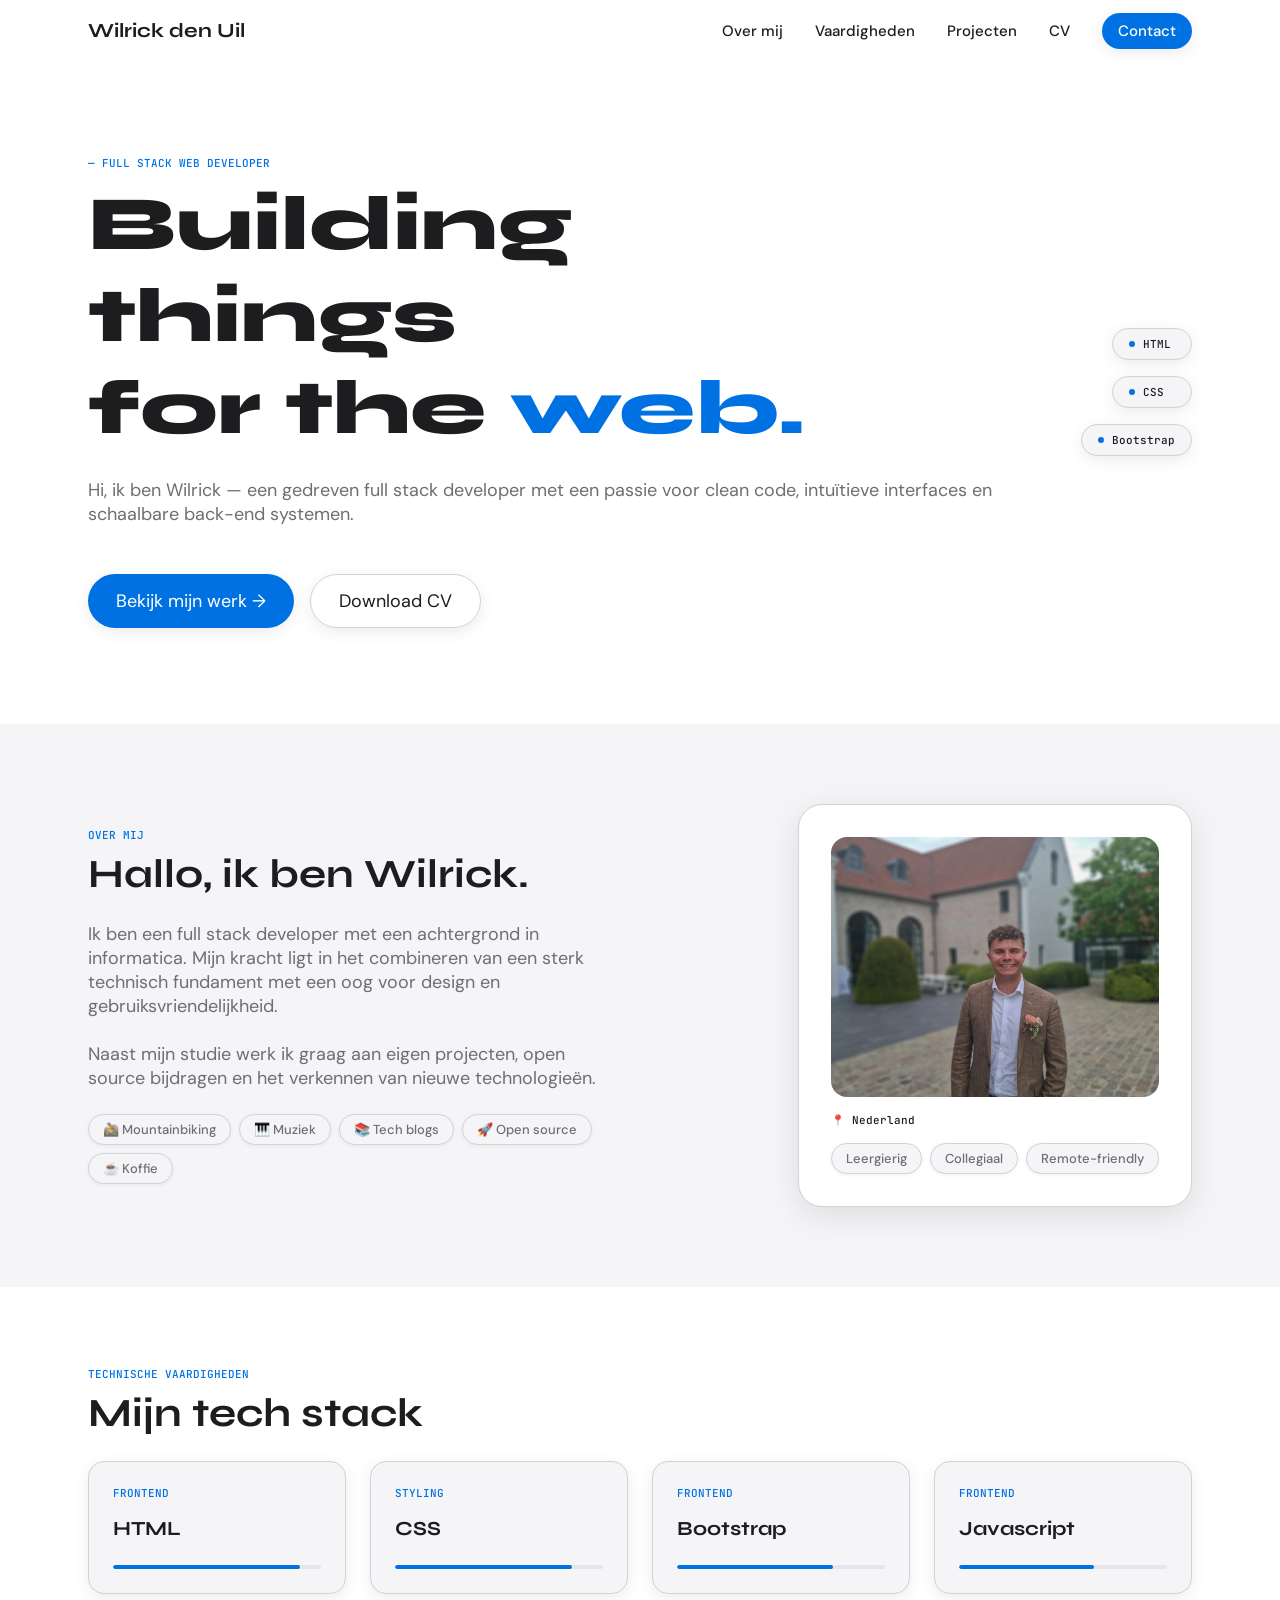
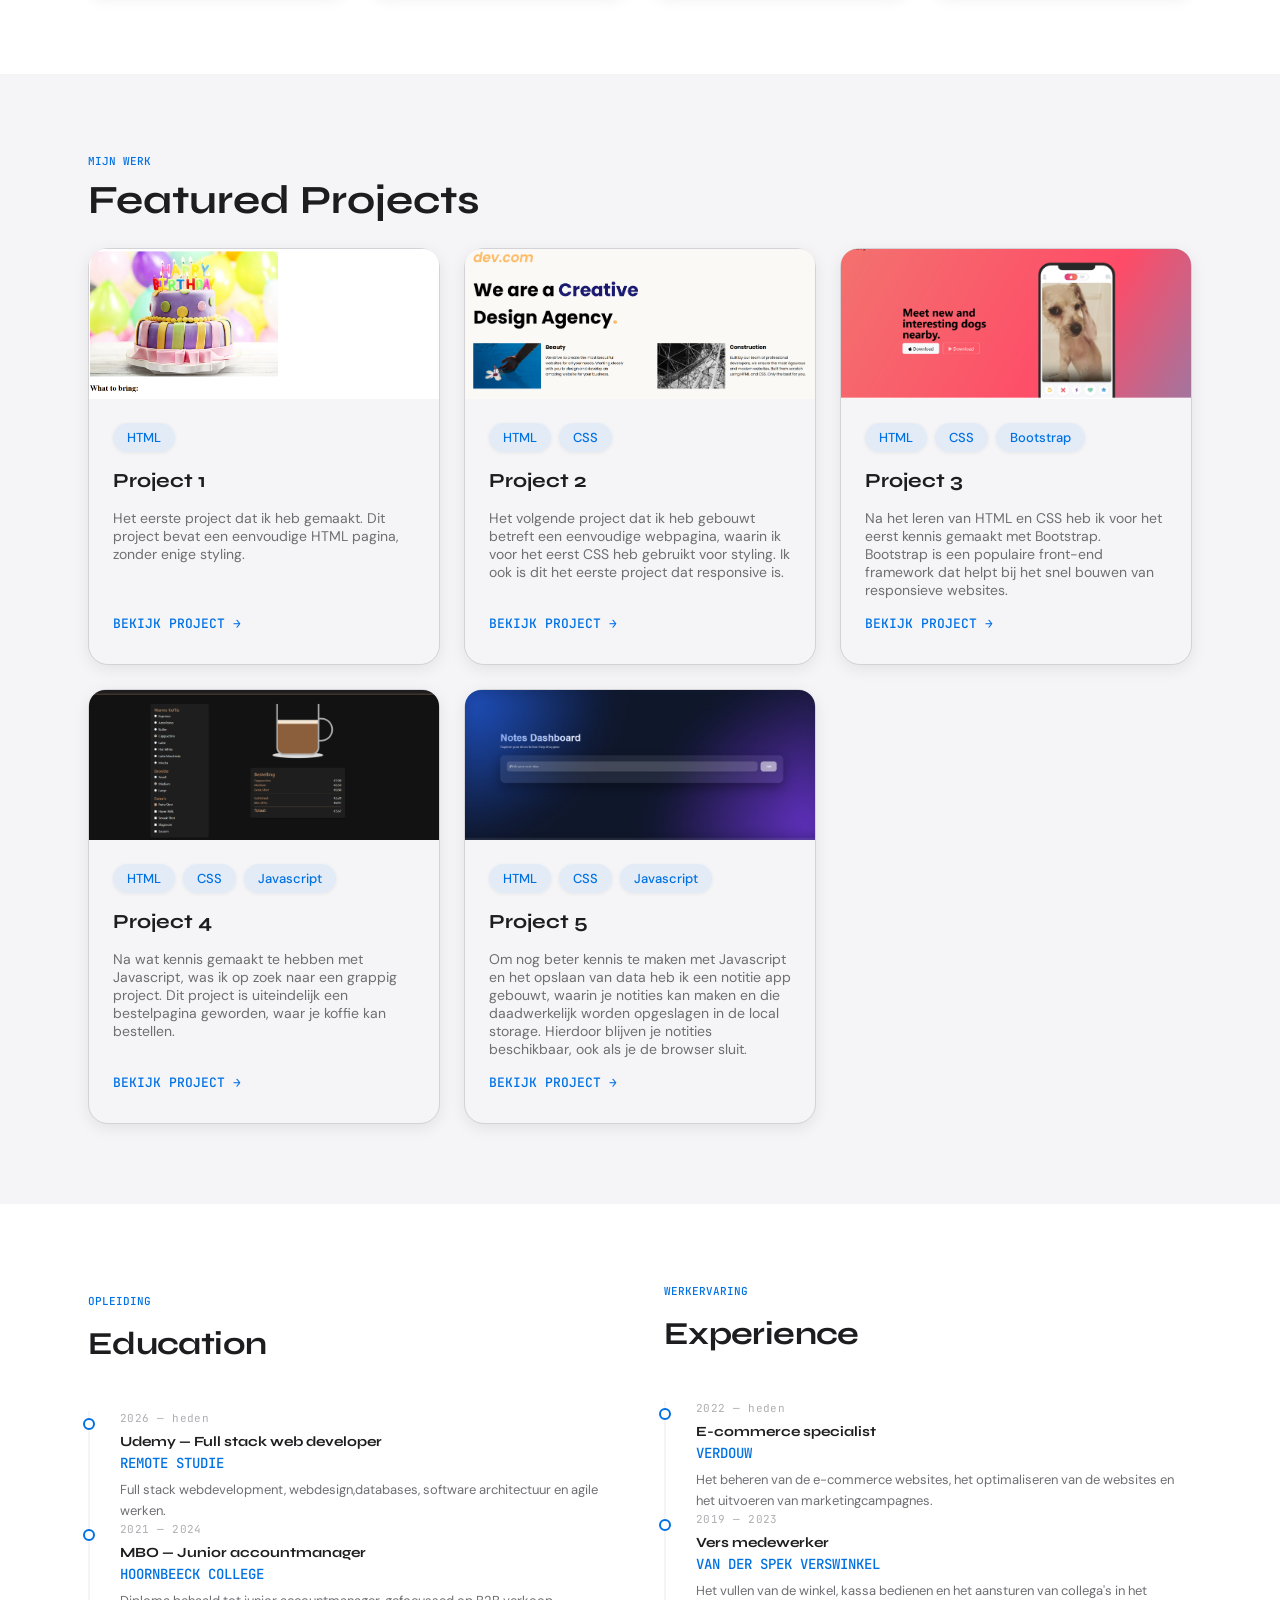
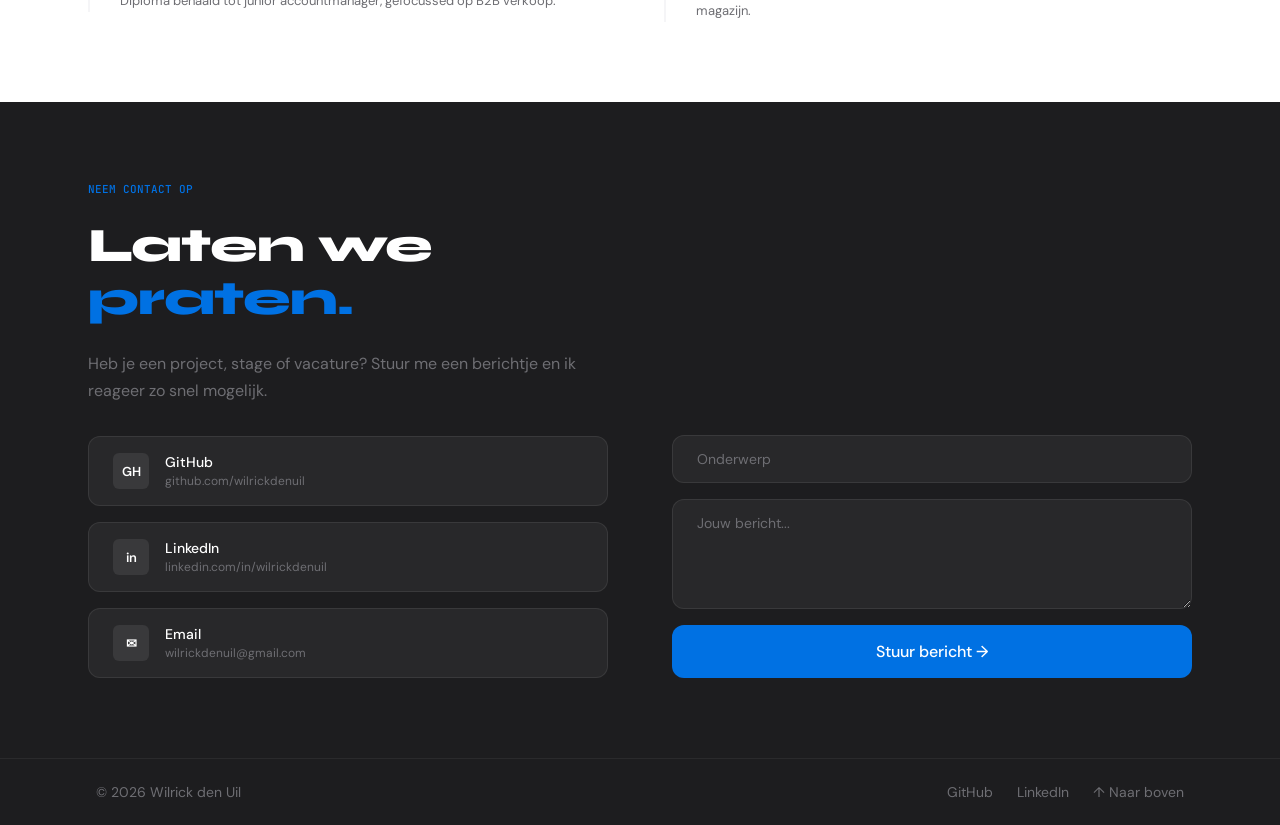
==== commit 941ccead: "2 Project toegevoegd" ====
--- a/index.html
+++ b/index.html
@@ -1,463 +1,514 @@
-<!doctype html>
-<html lang="en">
-  <head>
-    <meta charset="UTF-8" />
-    <meta name="viewport" content="width=device-width, initial-scale=1.0" />
-  
-    <title>Wilrick den Uil | Full Stack Web Developer</title>
-    <meta name="description" content="Portfolio van Wilrick den Uil, full stack web developer uit Nederland. Gespecialiseerd in HTML, CSS en Bootstrap." />
-    <meta name="author" content="Wilrick den Uil" />
-    <meta name="robots" content="index, follow" />
-    <link rel="canonical" href="https://wilrickdenuil.github.io/Wilrick-s-Portfolio/" />
-  
-    <meta property="og:type"        content="website" />
-    <meta property="og:url"         content="https://wilrickdenuil.github.io/Wilrick-s-Portfolio/" />
-    <meta property="og:title"       content="Wilrick den Uil | Full Stack Web Developer" />
-    <meta property="og:description" content="Portfolio van Wilrick den Uil, full stack web developer uit Nederland. Gespecialiseerd in HTML, CSS en Bootstrap." />
-    <meta property="og:image"       content="./images/Wilrick den Uil image.jpg" />
-    <meta property="og:locale"      content="nl_NL" />
-    <meta property="article:published_time" content="2026-05-30T20:49:41+02:00" />
-    <meta property="article:modified_time"  content="2026-05-30T20:49:41+02:00" />
-  
-    <meta name="twitter:card"        content="summary_large_image" />
-    <meta name="twitter:url"         content="https://wilrickdenuil.github.io/Wilrick-s-Portfolio/" />
-    <meta name="twitter:title"       content="Wilrick den Uil | Full Stack Web Developer" />
-    <meta name="twitter:description" content="Portfolio van Wilrick den Uil, full stack web developer uit Nederland. Gespecialiseerd in HTML, CSS en Bootstrap." />
-    <meta name="twitter:image"       content="./images/Wilrick den Uil image.jpg" />
-  
-    <link rel="preconnect" href="https://fonts.googleapis.com" />
-    <link rel="preconnect" href="https://fonts.gstatic.com" crossorigin />
-    <link href="https://fonts.googleapis.com/css2?family=DM+Sans:ital,opsz,wght@0,9..40,100..1000;1,9..40,100..1000&family=JetBrains+Mono:ital,wght@0,100..800;1,100..800&family=Syne:wght@400..800&display=swap" rel="stylesheet" />
-  
-    <link rel="stylesheet" href="style.css" />
-  
-    <script type="application/ld+json">
-    {
-      "@context": "https://schema.org",
-      "@type": "Person",
-      "name": "Wilrick den Uil",
-      "url": "https://wilrickdenuil.github.io/Wilrick-s-Portfolio/",
-      "jobTitle": "Full Stack Web Developer",
-      "description": "Full stack web developer uit Nederland. Gespecialiseerd in HTML, CSS en Bootstrap.",
-      "address": {
-        "@type": "PostalAddress",
-        "addressCountry": "NL"
-      },
-      "sameAs": [
-        "https://github.com/wilrickdenuil",
-        "https://linkedin.com/in/wilrickdenuil"
-      ],
-      "knowsAbout": ["HTML", "CSS", "Bootstrap"]
-    }
-    </script>
-  
-  </head>
-
-  <body>
-    <!-- Mobile menu overlay -->
-    <div class="mobile-nav-overlay" id="mobileNavOverlay"></div>
-
-    <!-- Mobile menu -->
-    <nav class="mobile-nav" id="mobileNav">
-      <button
-        class="mobile-nav-close"
-        id="mobileNavClose"
-        aria-label="Close menu">
-        <svg
-          xmlns="http://www.w3.org/2000/svg"
-          width="24"
-          height="24"
-          fill="currentColor"
-          viewBox="0 0 16 16">
-          <path
-            d="M2.146 2.854a.5.5 0 1 1 .708-.708L8 7.293l5.146-5.147a.5.5 0 0 1 .708.708L8.707 8l5.147 5.146a.5.5 0 0 1-.708.708L8 8.707l-5.146 5.147a.5.5 0 0 1-.708-.708L7.293 8 2.146 2.854Z" />
-        </svg>
-      </button>
-      <ul class="mobile-nav-list">
-        <li><a href="#about" class="mobile-nav-link">Over mij</a></li>
-        <li><a href="#skills" class="mobile-nav-link">Vaardigheden</a></li>
-        <li><a href="#projects" class="mobile-nav-link">Projecten</a></li>
-        <li><a href="#resume" class="mobile-nav-link">CV</a></li>
-        <li><a href="#contact" class="mobile-nav-btn">Contact</a></li>
-      </ul>
-    </nav>
-
-    <div class="nav-wrapper">
-      <div class="container nav-container">
-        <nav id="nav">
-          <p class="nav-h3">Wilrick den Uil</p>
-          <ul>
-            <li><a href="#about" class="nav-link">Over mij</a></li>
-            <li><a href="#skills" class="nav-link">Vaardigheden</a></li>
-            <li><a href="#projects" class="nav-link">Projecten</a></li>
-            <li><a href="#resume" class="nav-link">CV</a></li>
-            <li><a href="#contact" class="nav-btn">Contact</a></li>
-          </ul>
-        </nav>
-      </div>
-    </div>
-
-    <!-- Hamburger menu button -->
-    <button class="hamburger-btn" id="hamburgerBtn" aria-label="Menu">
-      <svg
-        xmlns="http://www.w3.org/2000/svg"
-        width="24"
-        height="24"
-        fill="currentColor"
-        class="bi bi-list"
-        viewBox="0 0 16 16">
-        <path
-          fill-rule="evenodd"
-          d="M2.5 12a.5.5 0 0 1 .5-.5h10a.5.5 0 0 1 0 1H3a.5.5 0 0 1-.5-.5m0-4a.5.5 0 0 1 .5-.5h10a.5.5 0 0 1 0 1H3a.5.5 0 0 1-.5-.5m0-4a.5.5 0 0 1 .5-.5h10a.5.5 0 0 1 0 1H3a.5.5 0 0 1-.5-.5" />
-      </svg>
-    </button>
-    <section id="hero">
-      <div class="container hero-container">
-        <div class="hero-content">
-          <p class="blue-label">— Full Stack Web Developer</p>
-          <h1 id="hero-title">
-            Building<br />things<br />for the
-            <span class="span-blue">web.</span>
-          </h1>
-          <p id="hero-description">
-            Hi, ik ben Wilrick — een gedreven full stack developer met een
-            passie voor clean code, intuïtieve interfaces en schaalbare back-end
-            systemen.
-          </p>
-          <div class="hero-buttons">
-            <a class="btn-primary" href="#projects">Bekijk mijn werk →</a>
-            <a class="btn-secondary" href="#contact">Download CV</a>
-          </div>
-        </div>
-        <div class="hero-tags">
-          <div class="hero-badge">
-            <span></span>
-            <p>HTML</p>
-          </div>
-          <div class="hero-badge">
-            <span></span>
-            <p>CSS</p>
-          </div>
-          <div class="hero-badge">
-            <span></span>
-            <p>Bootstrap</p>
-          </div>
-        </div>
-      </div>
-    </section>
-    <section id="about">
-      <div class="container about-container">
-        <div class="about-div-1">
-          <p class="blue-label">Over mij</p>
-          <h2 class="about-title">Hallo, ik ben Wilrick.</h2>
-          <p class="about-description">
-            Ik ben een full stack developer met een achtergrond in informatica.
-            Mijn kracht ligt in het combineren van een sterk technisch fundament
-            met een oog voor design en gebruiksvriendelijkheid. <br /><br />
-            Naast mijn studie werk ik graag aan eigen projecten, open source
-            bijdragen en het verkennen van nieuwe technologieën.
-          </p>
-          <div class="about-tags">
-            <span class="tag-grey">🚵🏼 Mountainbiking</span>
-            <span class="tag-grey">🎹 Muziek</span>
-            <span class="tag-grey">📚 Tech blogs</span>
-            <span class="tag-grey">🚀 Open source</span>
-            <span class="tag-grey">☕ Koffie</span>
-          </div>
-        </div>
-        <div class="about-div-2">
-          <div class="about-image-wrapper">
-            <img
-              src="./images/Wilrick den Uil.jpeg"
-              alt="Foto van Wilrick den Uil" />
-            <p>📍 Nederland</p>
-            <div class="about-tags">
-              <span class="tag-grey">Leergierig</span>
-              <span class="tag-grey">Collegiaal</span>
-              <span class="tag-grey">Remote-friendly</span>
-            </div>
-          </div>
-        </div>
-      </div>
-    </section>
-    <section id="skills">
-      <div class="container skills-container">
-        <p class="blue-label">Technische vaardigheden</p>
-        <h2 class="about-title">Mijn tech stack</h2>
-        <div class="skills-grid">
-          <div class="skill-card">
-            <p class="blue-label skill">Frontend</p>
-            <h3 class="skill-title">HTML</h3>
-            <div class="skill-bar">
-              <div class="skill-fill" style="width: 90%"></div>
-            </div>
-          </div>
-          <div class="skill-card">
-            <p class="blue-label skill">Styling</p>
-            <h3 class="skill-title">CSS</h3>
-            <div class="skill-bar">
-              <div class="skill-fill" style="width: 85%"></div>
-            </div>
-          </div>
-          <div class="skill-card">
-            <p class="blue-label skill">Frontend</p>
-            <h3 class="skill-title">Bootstrap</h3>
-            <div class="skill-bar">
-              <div class="skill-fill" style="width: 75%"></div>
-            </div>
-          </div>
-        </div>
-      </div>
-    </section>
-    <section id="projects">
-      <div class="container projects-container">
-        <p class="blue-label">Mijn werk</p>
-        <h2 class="about-title">Featured Projects</h2>
-        <div class="projects-grid">
-          <div class="project-card">
-            <img
-              src="./images/projects/Project 1.png"
-              alt="Project 1"
-              class="project-image" />
-            <div class="project-card-content">
-              <div class="project-tags">
-                <span class="tag-blue">HTML</span>
-              </div>
-              <h3 class="project-title">Project 1</h3>
-              <p class="project-description">
-                Het eerste project dat ik heb gemaakt. Dit project bevat een
-                eenvoudige HTML pagina, zonder enige styling.
-              </p>
-              <a
-                href="./projects/project 1/index.html"
-                class="blue-label project-link"
-                >Bekijk project →</a
-              >
-            </div>
-          </div>
-          <div class="project-card">
-            <img
-              src="./images/projects/Project 2.png"
-              alt="Project 2"
-              class="project-image" />
-            <div class="project-card-content">
-              <div class="project-tags">
-                <span class="tag-blue">HTML</span>
-                <span class="tag-blue">CSS</span>
-              </div>
-              <h3 class="project-title">Project 2</h3>
-              <p class="project-description">
-                Het volgende project dat ik heb gebouwt betreft een eenvoudige
-                webpagina, waarin ik voor het eerst CSS heb gebruikt voor
-                styling. Ik ook is dit het eerste project dat responsive is.
-              </p>
-              <a
-                href="./projects/project 2/index.html"
-                class="blue-label project-link"
-                >Bekijk project →</a
-              >
-            </div>
-          </div>
-          <div class="project-card">
-            <img
-              src="./images/projects/Project 3.png"
-              alt="Project 3"
-              class="project-image" />
-            <div class="project-card-content">
-              <div class="project-tags">
-                <span class="tag-blue">HTML</span>
-                <span class="tag-blue">CSS</span>
-                <span class="tag-blue">Bootstrap</span>
-              </div>
-              <h3 class="project-title">Project 3</h3>
-              <p class="project-description">
-                Na het leren van HTML en CSS heb ik voor het eerst kennis
-                gemaakt met Bootstrap. Bootstrap is een populaire front-end
-                framework dat helpt bij het snel bouwen van responsieve
-                websites.
-              </p>
-              <a
-                href="./projects/project 3/index.html"
-                class="blue-label project-link"
-                >Bekijk project →</a
-              >
-            </div>
-          </div>
-        </div>
-      </div>
-    </section>
-    <section id="resume">
-      <div class="container resume-container">
-        <div class="resume-div-1">
-          <div class="resume-headers">
-            <div class="resume-header">
-              <p class="blue-label">Opleiding</p>
-              <h2>Education</h2>
-            </div>
-          </div>
-          <div class="resume-grid">
-            <div class="resume-timeline-item">
-              <p class="resume-timeline-period">2026 — heden</p>
-              <h3 class="resume-timeline-role">
-                Udemy — Full stack web developer
-              </h3>
-              <p class="resume-timeline-company blue-label">Remote studie</p>
-              <p class="resume-timeline-desc">
-                Full stack webdevelopment, webdesign,databases, software
-                architectuur en agile werken.
-              </p>
-            </div>
-
-            <div class="resume-timeline-item">
-              <p class="resume-timeline-period">2021 — 2024</p>
-              <h3 class="resume-timeline-role">MBO — Junior accountmanager</h3>
-              <p class="resume-timeline-company blue-label">
-                Hoornbeeck college
-              </p>
-              <p class="resume-timeline-desc">
-                Diploma behaald tot junior accountmanager, gefocussed op B2B
-                verkoop.
-              </p>
-            </div>
-          </div>
-        </div>
-
-        <div class="resume-div-2">
-          <div class="resume-headers">
-            <div class="resume-header">
-              <p class="blue-label">Werkervaring</p>
-              <h2>Experience</h2>
-            </div>
-          </div>
-          <div class="resume-grid">
-            <div class="resume-timeline-item">
-              <p class="resume-timeline-period">2022 — heden</p>
-              <h3 class="resume-timeline-role">E-commerce specialist</h3>
-              <p class="resume-timeline-company blue-label">Verdouw</p>
-              <p class="resume-timeline-desc">
-                Het beheren van de e-commerce websites, het optimaliseren van de
-                websites en het uitvoeren van marketingcampagnes.
-              </p>
-            </div>
-
-            <div class="resume-timeline-item">
-              <p class="resume-timeline-period">2019 — 2023</p>
-              <h3 class="resume-timeline-role">Vers medewerker</h3>
-              <p class="resume-timeline-company blue-label">
-                Van der Spek verswinkel
-              </p>
-              <p class="resume-timeline-desc">
-                Het vullen van de winkel, kassa bedienen en het aansturen van
-                collega's in het magazijn.
-              </p>
-            </div>
-          </div>
-        </div>
-      </div>
-    </section>
-
-    <section id="contact">
-      <div class="container contact-container">
-        <div class="contact-left">
-          <p class="blue-label">Neem contact op</p>
-          <h2 class="contact-title">Laten we<br /><span>praten.</span></h2>
-          <p class="contact-sub">
-            Heb je een project, stage of vacature? Stuur me een berichtje en ik
-            reageer zo snel mogelijk.
-          </p>
-          <div class="contact-links">
-            <a
-              href="https://github.com/wilrickdenuil"
-              target="_blank"
-              class="contact-link">
-              <div class="contact-link-icon">GH</div>
-              <div>
-                <p class="contact-link-title">GitHub</p>
-                <p class="contact-link-sub">github.com/wilrickdenuil</p>
-              </div>
-            </a>
-            <a
-              href="https://www.linkedin.com/in/wilrick-den-uil/"
-              target="_blank"
-              class="contact-link">
-              <div class="contact-link-icon">in</div>
-              <div>
-                <p class="contact-link-title">LinkedIn</p>
-                <p class="contact-link-sub">linkedin.com/in/wilrickdenuil</p>
-              </div>
-            </a>
-            <a id="mail" class="contact-link">
-              <div class="contact-link-icon">✉</div>
-              <div>
-                <p class="contact-link-title">Email</p>
-                <p class="contact-link-sub">d2lscmlja2RlbnVpbEBnbWFpbC5jb20=</p>
-              </div>
-            </a>
-          </div>
-        </div>
-
-        <div class="contact-right">
-          <div class="contact-form">
-            <h3 class="contact-form-title">Neem <span>contact</span> op</h3>
-            <input
-              id="contact-subject"
-              class="contact-input"
-              type="text"
-              placeholder="Onderwerp" />
-            <textarea
-              id="contact-message"
-              class="contact-input contact-textarea"
-              placeholder="Jouw bericht..."></textarea>
-            <button id="contact-submit" class="contact-submit" type="button">
-              Stuur bericht →
-            </button>
-            <div
-              id="contact-feedback"
-              aria-live="polite"
-              style="
-                display: none;
-                margin-top: 8px;
-                font-size: 0.95rem;
-                color: var(--muted-color, #666);
-              "></div>
-            <div
-              id="contact-fallback"
-              style="display: none; margin-top: 6px; font-size: 0.95rem">
-              <a
-                id="contact-fallback-link"
-                style="
-                  color: var(--link-color, #0366d6);
-                  text-decoration: underline;
-                  cursor: pointer;
-                  display: inline-block;
-                "></a>
-            </div>
-          </div>
-        </div>
-      </div>
-    </section>
-
-    <footer id="footer">
-      <div class="container footer-container">
-        <p class="footer-copy">© 2026 Wilrick den Uil</p>
-        <div class="footer-links">
-          <a
-            href="https://github.com/wilrickdenuil"
-            target="_blank"
-            class="footer-link"
-            >GitHub</a
-          >
-          <a
-            href="https://www.linkedin.com/in/wilrick-den-uil/"
-            target="_blank"
-            class="footer-link"
-            >LinkedIn</a
-          >
-          <a href="#nav" class="footer-link">↑ Naar boven</a>
-        </div>
-      </div>
-    </footer>
-
-    <script src="script.js"></script>
-  </body>
-</html>
+<!doctype html>
+<html lang="en">
+  <head>
+    <meta charset="UTF-8" />
+    <meta name="viewport" content="width=device-width, initial-scale=1.0" />
+  
+    <title>Wilrick den Uil | Full Stack Web Developer</title>
+    <meta name="description" content="Portfolio van Wilrick den Uil, full stack web developer uit Nederland. Gespecialiseerd in HTML, CSS en Bootstrap." />
+    <meta name="author" content="Wilrick den Uil" />
+    <meta name="robots" content="index, follow" />
+    <link rel="canonical" href="https://wilrickdenuil.github.io/Wilrick-s-Portfolio/" />
+  
+    <meta property="og:type"        content="website" />
+    <meta property="og:url"         content="https://wilrickdenuil.github.io/Wilrick-s-Portfolio/" />
+    <meta property="og:title"       content="Wilrick den Uil | Full Stack Web Developer" />
+    <meta property="og:description" content="Portfolio van Wilrick den Uil, full stack web developer uit Nederland. Gespecialiseerd in HTML, CSS en Bootstrap." />
+    <meta property="og:image"       content="./images/Wilrick den Uil image.jpg" />
+    <meta property="og:locale"      content="nl_NL" />
+    <meta property="article:published_time" content="2026-05-30T20:49:41+02:00" />
+    <meta property="article:modified_time"  content="2026-05-30T20:49:41+02:00" />
+  
+    <meta name="twitter:card"        content="summary_large_image" />
+    <meta name="twitter:url"         content="https://wilrickdenuil.github.io/Wilrick-s-Portfolio/" />
+    <meta name="twitter:title"       content="Wilrick den Uil | Full Stack Web Developer" />
+    <meta name="twitter:description" content="Portfolio van Wilrick den Uil, full stack web developer uit Nederland. Gespecialiseerd in HTML, CSS en Bootstrap." />
+    <meta name="twitter:image"       content="./images/Wilrick den Uil image.jpg" />
+  
+    <link rel="preconnect" href="https://fonts.googleapis.com" />
+    <link rel="preconnect" href="https://fonts.gstatic.com" crossorigin />
+    <link href="https://fonts.googleapis.com/css2?family=DM+Sans:ital,opsz,wght@0,9..40,100..1000;1,9..40,100..1000&family=JetBrains+Mono:ital,wght@0,100..800;1,100..800&family=Syne:wght@400..800&display=swap" rel="stylesheet" />
+  
+    <link rel="stylesheet" href="style.css" />
+  
+    <script type="application/ld+json">
+    {
+      "@context": "https://schema.org",
+      "@type": "Person",
+      "name": "Wilrick den Uil",
+      "url": "https://wilrickdenuil.github.io/Wilrick-s-Portfolio/",
+      "jobTitle": "Full Stack Web Developer",
+      "description": "Full stack web developer uit Nederland. Gespecialiseerd in HTML, CSS en Bootstrap.",
+      "address": {
+        "@type": "PostalAddress",
+        "addressCountry": "NL"
+      },
+      "sameAs": [
+        "https://github.com/wilrickdenuil",
+        "https://linkedin.com/in/wilrickdenuil"
+      ],
+      "knowsAbout": ["HTML", "CSS", "Bootstrap"]
+    }
+    </script>
+  
+  </head>
+
+  <body>
+    <!-- Mobile menu overlay -->
+    <div class="mobile-nav-overlay" id="mobileNavOverlay"></div>
+
+    <!-- Mobile menu -->
+    <nav class="mobile-nav" id="mobileNav">
+      <button
+        class="mobile-nav-close"
+        id="mobileNavClose"
+        aria-label="Close menu">
+        <svg
+          xmlns="http://www.w3.org/2000/svg"
+          width="24"
+          height="24"
+          fill="currentColor"
+          viewBox="0 0 16 16">
+          <path
+            d="M2.146 2.854a.5.5 0 1 1 .708-.708L8 7.293l5.146-5.147a.5.5 0 0 1 .708.708L8.707 8l5.147 5.146a.5.5 0 0 1-.708.708L8 8.707l-5.146 5.147a.5.5 0 0 1-.708-.708L7.293 8 2.146 2.854Z" />
+        </svg>
+      </button>
+      <ul class="mobile-nav-list">
+        <li><a href="#about" class="mobile-nav-link">Over mij</a></li>
+        <li><a href="#skills" class="mobile-nav-link">Vaardigheden</a></li>
+        <li><a href="#projects" class="mobile-nav-link">Projecten</a></li>
+        <li><a href="#resume" class="mobile-nav-link">CV</a></li>
+        <li><a href="#contact" class="mobile-nav-btn">Contact</a></li>
+      </ul>
+    </nav>
+
+    <div class="nav-wrapper">
+      <div class="container nav-container">
+        <nav id="nav">
+          <p class="nav-h3">Wilrick den Uil</p>
+          <ul>
+            <li><a href="#about" class="nav-link">Over mij</a></li>
+            <li><a href="#skills" class="nav-link">Vaardigheden</a></li>
+            <li><a href="#projects" class="nav-link">Projecten</a></li>
+            <li><a href="#resume" class="nav-link">CV</a></li>
+            <li><a href="#contact" class="nav-btn">Contact</a></li>
+          </ul>
+        </nav>
+      </div>
+    </div>
+
+    <!-- Hamburger menu button -->
+    <button class="hamburger-btn" id="hamburgerBtn" aria-label="Menu">
+      <svg
+        xmlns="http://www.w3.org/2000/svg"
+        width="24"
+        height="24"
+        fill="currentColor"
+        class="bi bi-list"
+        viewBox="0 0 16 16">
+        <path
+          fill-rule="evenodd"
+          d="M2.5 12a.5.5 0 0 1 .5-.5h10a.5.5 0 0 1 0 1H3a.5.5 0 0 1-.5-.5m0-4a.5.5 0 0 1 .5-.5h10a.5.5 0 0 1 0 1H3a.5.5 0 0 1-.5-.5m0-4a.5.5 0 0 1 .5-.5h10a.5.5 0 0 1 0 1H3a.5.5 0 0 1-.5-.5" />
+      </svg>
+    </button>
+    <section id="hero">
+      <div class="container hero-container">
+        <div class="hero-content">
+          <p class="blue-label">— Full Stack Web Developer</p>
+          <h1 id="hero-title">
+            Building <br />things <br />for the 
+            <span class="span-blue">web.</span>
+          </h1>
+          <p id="hero-description">
+            Hi, ik ben Wilrick — een gedreven full stack developer met een
+            passie voor clean code, intuïtieve interfaces en schaalbare back-end
+            systemen.
+          </p>
+          <div class="hero-buttons">
+            <a class="btn-primary" href="#projects">Bekijk mijn werk →</a>
+            <a class="btn-secondary" href="#contact">Download CV</a>
+          </div>
+        </div>
+        <div class="hero-tags">
+          <div class="hero-badge">
+            <span></span>
+            <p>HTML</p>
+          </div>
+          <div class="hero-badge">
+            <span></span>
+            <p>CSS</p>
+          </div>
+          <div class="hero-badge">
+            <span></span>
+            <p>Bootstrap</p>
+          </div>
+        </div>
+      </div>
+    </section>
+    <section id="about">
+      <div class="container about-container">
+        <div class="about-div-1">
+          <p class="blue-label">Over mij</p>
+          <h2 class="about-title">Hallo, ik ben Wilrick.</h2>
+          <p class="about-description">
+            Ik ben een full stack developer met een achtergrond in informatica.
+            Mijn kracht ligt in het combineren van een sterk technisch fundament
+            met een oog voor design en gebruiksvriendelijkheid. <br /><br />
+            Naast mijn studie werk ik graag aan eigen projecten, open source
+            bijdragen en het verkennen van nieuwe technologieën.
+          </p>
+          <div class="about-tags">
+            <span class="tag-grey">🚵🏼 Mountainbiking</span>
+            <span class="tag-grey">🎹 Muziek</span>
+            <span class="tag-grey">📚 Tech blogs</span>
+            <span class="tag-grey">🚀 Open source</span>
+            <span class="tag-grey">☕ Koffie</span>
+          </div>
+        </div>
+        <div class="about-div-2">
+          <div class="about-image-wrapper">
+            <img
+              src="./images/Wilrick den Uil.jpeg"
+              alt="Foto van Wilrick den Uil" />
+            <p>📍 Nederland</p>
+            <div class="about-tags">
+              <span class="tag-grey">Leergierig</span>
+              <span class="tag-grey">Collegiaal</span>
+              <span class="tag-grey">Remote-friendly</span>
+            </div>
+          </div>
+        </div>
+      </div>
+    </section>
+    <section id="skills">
+      <div class="container skills-container">
+        <p class="blue-label">Technische vaardigheden</p>
+        <h2 class="about-title">Mijn tech stack</h2>
+        <div class="skills-grid">
+          <div class="skill-card">
+            <p class="blue-label skill">Frontend</p>
+            <h3 class="skill-title">HTML</h3>
+            <div class="skill-bar">
+              <div class="skill-fill" style="width: 90%"></div>
+            </div>
+          </div>
+          <div class="skill-card">
+            <p class="blue-label skill">Styling</p>
+            <h3 class="skill-title">CSS</h3>
+            <div class="skill-bar">
+              <div class="skill-fill" style="width: 85%"></div>
+            </div>
+          </div>
+          <div class="skill-card">
+            <p class="blue-label skill">Frontend</p>
+            <h3 class="skill-title">Bootstrap</h3>
+            <div class="skill-bar">
+              <div class="skill-fill" style="width: 75%"></div>
+            </div>
+          </div>
+          <div class="skill-card">
+            <p class="blue-label skill">Frontend</p>
+            <h3 class="skill-title">Javascript</h3>
+            <div class="skill-bar">
+              <div class="skill-fill" style="width: 65%"></div>
+            </div>
+          </div>
+        </div>
+      </div>
+    </section>
+    <section id="projects">
+      <div class="container projects-container">
+        <p class="blue-label">Mijn werk</p>
+        <h2 class="about-title">Featured Projects</h2>
+        <div class="projects-grid">
+          <div class="project-card">
+            <img
+              src="./images/projects/Project 1.png"
+              alt="Project 1"
+              class="project-image" />
+            <div class="project-card-content">
+              <div class="project-tags">
+                <span class="tag-blue">HTML</span>
+              </div>
+              <h3 class="project-title">Project 1</h3>
+              <p class="project-description">
+                Het eerste project dat ik heb gemaakt. Dit project bevat een
+                eenvoudige HTML pagina, zonder enige styling.
+              </p>
+              <a
+                href="./projects/project 1/index.html"
+                class="blue-label project-link"
+                >Bekijk project →</a
+              >
+            </div>
+          </div>
+          <div class="project-card">
+            <img
+              src="./images/projects/Project 2.png"
+              alt="Project 2"
+              class="project-image" />
+            <div class="project-card-content">
+              <div class="project-tags">
+                <span class="tag-blue">HTML</span>
+                <span class="tag-blue">CSS</span>
+              </div>
+              <h3 class="project-title">Project 2</h3>
+              <p class="project-description">
+                Het volgende project dat ik heb gebouwt betreft een eenvoudige
+                webpagina, waarin ik voor het eerst CSS heb gebruikt voor
+                styling. Ik ook is dit het eerste project dat responsive is.
+              </p>
+              <a
+                href="./projects/project 2/index.html"
+                class="blue-label project-link"
+                >Bekijk project →</a
+              >
+            </div>
+          </div>
+          <div class="project-card">
+            <img
+              src="./images/projects/Project 3.png"
+              alt="Project 3"
+              class="project-image" />
+            <div class="project-card-content">
+              <div class="project-tags">
+                <span class="tag-blue">HTML</span>
+                <span class="tag-blue">CSS</span>
+                <span class="tag-blue">Bootstrap</span>
+              </div>
+              <h3 class="project-title">Project 3</h3>
+              <p class="project-description">
+                Na het leren van HTML en CSS heb ik voor het eerst kennis
+                gemaakt met Bootstrap. Bootstrap is een populaire front-end
+                framework dat helpt bij het snel bouwen van responsieve
+                websites.
+              </p>
+              <a
+                href="./projects/project 3/index.html"
+                class="blue-label project-link"
+                >Bekijk project →</a
+              >
+            </div>
+          </div>
+          <div class="project-card">
+            <img
+              src="./images/projects/Project 4.png"
+              alt="Project 4"
+              class="project-image" />
+            <div class="project-card-content">
+              <div class="project-tags">
+                <span class="tag-blue">HTML</span>
+                <span class="tag-blue">CSS</span>
+                <span class="tag-blue">Javascript</span>
+              </div>
+              <h3 class="project-title">Project 4</h3>
+              <p class="project-description">
+                Na wat kennis gemaakt te hebben met Javascript, was ik op zoek naar een grappig project. Dit project is uiteindelijk een bestelpagina geworden, waar je koffie kan bestellen.
+              </p>
+              <a
+                href="./projects/project 4/index.html"
+                class="blue-label project-link"
+                >Bekijk project →</a
+              >
+            </div>
+          </div>
+          <div class="project-card">
+            <img
+              src="./images/projects/Project 5.png"
+              alt="Project 5"
+              class="project-image" />
+            <div class="project-card-content">
+              <div class="project-tags">
+                <span class="tag-blue">HTML</span>
+                <span class="tag-blue">CSS</span>
+                <span class="tag-blue">Javascript</span>
+              </div>
+              <h3 class="project-title">Project 5</h3>
+              <p class="project-description">
+                Om nog beter kennis te maken met Javascript en het opslaan van data heb ik een notitie app gebouwt, waarin je notities kan maken en die daadwerkelijk worden opgeslagen in de local storage. Hierdoor blijven je notities beschikbaar, ook als je de browser sluit.
+              </p>
+              <a
+                href="./projects/project 5/index.html"
+                class="blue-label project-link"
+                >Bekijk project →</a
+              >
+            </div>
+          </div>
+        </div>
+      </div>
+    </section>
+    <section id="resume">
+      <div class="container resume-container">
+        <div class="resume-div-1">
+          <div class="resume-headers">
+            <div class="resume-header">
+              <p class="blue-label">Opleiding</p>
+              <h2>Education</h2>
+            </div>
+          </div>
+          <div class="resume-grid">
+            <div class="resume-timeline-item">
+              <p class="resume-timeline-period">2026 — heden</p>
+              <h3 class="resume-timeline-role">
+                Udemy — Full stack web developer
+              </h3>
+              <p class="resume-timeline-company blue-label">Remote studie</p>
+              <p class="resume-timeline-desc">
+                Full stack webdevelopment, webdesign,databases, software
+                architectuur en agile werken.
+              </p>
+            </div>
+
+            <div class="resume-timeline-item">
+              <p class="resume-timeline-period">2021 — 2024</p>
+              <h3 class="resume-timeline-role">MBO — Junior accountmanager</h3>
+              <p class="resume-timeline-company blue-label">
+                Hoornbeeck college
+              </p>
+              <p class="resume-timeline-desc">
+                Diploma behaald tot junior accountmanager, gefocussed op B2B
+                verkoop.
+              </p>
+            </div>
+          </div>
+        </div>
+
+        <div class="resume-div-2">
+          <div class="resume-headers">
+            <div class="resume-header">
+              <p class="blue-label">Werkervaring</p>
+              <h2>Experience</h2>
+            </div>
+          </div>
+          <div class="resume-grid">
+            <div class="resume-timeline-item">
+              <p class="resume-timeline-period">2022 — heden</p>
+              <h3 class="resume-timeline-role">E-commerce specialist</h3>
+              <p class="resume-timeline-company blue-label">Verdouw</p>
+              <p class="resume-timeline-desc">
+                Het beheren van de e-commerce websites, het optimaliseren van de
+                websites en het uitvoeren van marketingcampagnes.
+              </p>
+            </div>
+
+            <div class="resume-timeline-item">
+              <p class="resume-timeline-period">2019 — 2023</p>
+              <h3 class="resume-timeline-role">Vers medewerker</h3>
+              <p class="resume-timeline-company blue-label">
+                Van der Spek verswinkel
+              </p>
+              <p class="resume-timeline-desc">
+                Het vullen van de winkel, kassa bedienen en het aansturen van
+                collega's in het magazijn.
+              </p>
+            </div>
+          </div>
+        </div>
+      </div>
+    </section>
+
+    <section id="contact">
+      <div class="container contact-container">
+        <div class="contact-left">
+          <p class="blue-label">Neem contact op</p>
+          <h2 class="contact-title">Laten we<br /><span>praten.</span></h2>
+          <p class="contact-sub">
+            Heb je een project, stage of vacature? Stuur me een berichtje en ik
+            reageer zo snel mogelijk.
+          </p>
+          <div class="contact-links">
+            <a
+              href="https://github.com/wilrickdenuil"
+              target="_blank"
+              class="contact-link">
+              <div class="contact-link-icon">GH</div>
+              <div>
+                <p class="contact-link-title">GitHub</p>
+                <p class="contact-link-sub">github.com/wilrickdenuil</p>
+              </div>
+            </a>
+            <a
+              href="https://www.linkedin.com/in/wilrick-den-uil/"
+              target="_blank"
+              class="contact-link">
+              <div class="contact-link-icon">in</div>
+              <div>
+                <p class="contact-link-title">LinkedIn</p>
+                <p class="contact-link-sub">linkedin.com/in/wilrickdenuil</p>
+              </div>
+            </a>
+            <a id="mail" class="contact-link">
+              <div class="contact-link-icon">✉</div>
+              <div>
+                <p class="contact-link-title">Email</p>
+                <p class="contact-link-sub">d2lscmlja2RlbnVpbEBnbWFpbC5jb20=</p>
+              </div>
+            </a>
+          </div>
+        </div>
+
+        <div class="contact-right">
+          <div class="contact-form">
+            <h3 class="contact-form-title">Neem <span>contact</span> op</h3>
+            <input
+              id="contact-subject"
+              class="contact-input"
+              type="text"
+              placeholder="Onderwerp" />
+            <textarea
+              id="contact-message"
+              class="contact-input contact-textarea"
+              placeholder="Jouw bericht..."></textarea>
+            <button id="contact-submit" class="contact-submit" type="button">
+              Stuur bericht →
+            </button>
+            <div
+              id="contact-feedback"
+              aria-live="polite"
+              style="
+                display: none;
+                margin-top: 8px;
+                font-size: 0.95rem;
+                color: var(--muted-color, #666);
+              "></div>
+            <div
+              id="contact-fallback"
+              style="display: none; margin-top: 6px; font-size: 0.95rem">
+              <a
+                id="contact-fallback-link"
+                style="
+                  color: var(--link-color, #0366d6);
+                  text-decoration: underline;
+                  cursor: pointer;
+                  display: inline-block;
+                "></a>
+            </div>
+          </div>
+        </div>
+      </div>
+    </section>
+
+    <footer id="footer">
+      <div class="container footer-container">
+        <p class="footer-copy">© 2026 Wilrick den Uil</p>
+        <div class="footer-links">
+          <a
+            href="https://github.com/wilrickdenuil"
+            target="_blank"
+            class="footer-link"
+            >GitHub</a
+          >
+          <a
+            href="https://www.linkedin.com/in/wilrick-den-uil/"
+            target="_blank"
+            class="footer-link"
+            >LinkedIn</a
+          >
+          <a href="#nav" class="footer-link">↑ Naar boven</a>
+        </div>
+      </div>
+    </footer>
+
+    <script src="script.js"></script>
+  </body>
+</html>
--- a/style.css
+++ b/style.css
@@ -1,1191 +1,1191 @@
-:root {
-  /* ── KLEUREN ── */
-  --color-bg: #ffffff;
-  --color-surface: #f5f5f7;
-  --color-border-light: #e5e5ea;
-  --color-border-mid: #d2d2d7;
-  --color-text-primary: #1d1d1f;
-  --color-text-secondary: #6e6e73;
-  --color-text-tertiary: #aeaeb2;
-  --color-accent: #0071e3;
-  --color-accent-hover: #0077ed;
-  --color-accent-tint: rgba(0, 113, 227, 0.08);
-  --color-dark: #1d1d1f;
-
-  /* ── TYPOGRAFIE ── */
-  --font-display: "Syne", sans-serif;
-  --font-body: "DM Sans", sans-serif;
-  --font-mono: "JetBrains Mono", monospace;
-
-  --fs-display: clamp(48px, 6vw, 80px);
-  --fs-h1: 56px;
-  --fs-h2: 40px;
-  --fs-h3: 20px;
-  --fs-body-lg: 18px;
-  --fs-body: 16px;
-  --fs-sm: 14px;
-  --fs-label: 11px;
-  --fs-nav: 15px;
-
-  /* ── SPACING ── */
-  --space-1: 8px;
-  --space-2: 16px;
-  --space-3: 24px;
-  --space-4: 32px;
-  --space-6: 48px;
-  --space-8: 64px;
-  --space-10: 80px;
-  --space-12: 96px;
-  --space-16: 128px;
-
-  /* ── BORDER RADIUS ── */
-  --radius-sm: 6px;
-  --radius-md: 12px;
-  --radius-lg: 16px;
-  --radius-xl: 24px;
-  --radius-pill: 100px;
-
-  /* ── LAYOUT ── */
-  --max-width: 1200px;
-  --padding-x: 48px;
-  --padding-x-mob: 24px;
-  --section-py: 80px;
-  --nav-height: 60px;
-
-  /* ── BOX-SHADOWS ── */
-  --shadow-sm: 0 1px 4px rgba(0, 0, 0, 0.06);
-  --shadow-md: 0 4px 16px rgba(0, 0, 0, 0.08);
-  --shadow-lg: 0 8px 32px rgba(0, 0, 0, 0.1);
-  --shadow-xl: 0 16px 48px rgba(0, 0, 0, 0.12);
-}
-
-html {
-  scroll-behavior: smooth;
-  box-sizing: border-box;
-}
-
-body {
-  margin: 0;
-  padding: 0;
-  font-family: var(--font-body);
-  font-size: var(--fs-body-lg);
-  color: var(--color-text-secondary);
-  background-color: var(--color-bg);
-  box-sizing: border-box;
-  overflow-x: hidden;
-}
-
-*,
-*::before,
-*::after {
-  box-sizing: border-box;
-}
-
-h1, h2, h3, p, span {
-  margin: 0;
-  padding: 0;
-}
-
-section {
-  display: flex;
-  align-items: center;
-  flex-direction: column;
-  width: 100%;
-  max-width: 100vw;
-  padding: var(--section-py) 0;
-  box-sizing: border-box;
-  overflow: hidden;
-}
-
-.container {
-  max-width: var(--max-width);
-  margin: 0 auto;
-  padding: 0 var(--padding-x);
-  width: 100%;
-  box-sizing: border-box;
-}
-
-#hero {
-  background-color: var(--color-bg);
-  padding: var(--space-12) 0;
-}
-
-.hero-container {
-  display: grid;
-  grid-template-columns: 1fr fit-content(80px);
-  justify-content: space-between;
-  gap: var(--space-8);
-}
-
-.hero-content {
-  display: flex;
-  flex-direction: column;
-  align-items: flex-start;
-}
-
-.hero-tags {
-  display: flex;
-  flex-direction: column;
-  gap: var(--space-2);
-  justify-content: center;
-  align-items: flex-end;
-}
-
-.hero-tags > .hero-badge {
-  display: flex;
-  align-items: center;
-  flex-direction: row;
-  gap: 8px;
-  width: 80px;
-  min-width: fit-content;
-  text-align: left;
-  color: var(--color-text-primary);
-  background-color: var(--color-surface);
-  border: 1px solid var(--color-border-mid);
-  border-radius: var(--radius-pill);
-  padding: 8px 16px;
-  font-family: var(--font-mono);
-  font-weight: 500;
-  font-size: var(--fs-label);
-  box-shadow: var(--shadow-md);
-}
-
-.hero-tags > .hero-badge > span {
-  display: inline-block;
-  width: 6px;
-  height: 6px;
-  background-color: var(--color-accent);
-  border-radius: 50%;
-}
-
-.hero-tags > .hero-badge > p {
-  margin: 0;
-}
-
-.blue-label {
-  font-family: var(--font-mono);
-  font-size: var(--fs-label);
-  font-weight: 500;
-  color: var(--color-accent);
-  text-transform: uppercase;
-  margin: 0;
-  margin-bottom: var(--space-1);
-}
-
-#hero-title {
-  font-family: var(--font-display);
-  font-size: var(--fs-display);
-  font-weight: 800;
-  color: var(--color-text-primary);
-  margin: 0;
-  margin-bottom: var(--space-3);
-}
-
-#hero-description {
-  font-family: var(--font-body);
-  font-size: var(--fs-body-lg);
-  font-weight: 400;
-  color: var(--color-text-secondary);
-  margin: 0;
-  margin-bottom: var(--space-6);
-}
-
-.hero-buttons {
-  display: flex;
-  gap: var(--space-2);
-}
-
-.span-blue {
-  color: var(--color-accent);
-}
-
-h1 {
-  font-family: var(--font-display);
-  font-size: var(--fs-h1);
-  font-weight: 700;
-  color: var(--color-text-primary);
-}
-
-h2 {
-  font-family: var(--font-display);
-  font-size: var(--fs-h2);
-  font-weight: 700;
-  color: var(--color-text-primary);
-}
-
-h3,
-.nav-h3 {
-  font-family: var(--font-display);
-  font-size: var(--fs-h3);
-  font-weight: 700;
-  color: var(--color-text-primary);
-}
-
-#nav {
-  display: flex;
-  flex-direction: row;
-  justify-content: space-between;
-  align-items: center;
-  height: var(--nav-height);
-  width: 100%;
-  top: 0;
-  z-index: 99;
-  width: 100%;
-}
-
-.nav-wrapper {
-  backdrop-filter: blur(20px);
-  background-color: var(--color-bg);
-  position: sticky;
-  max-width: 100vw;
-  box-sizing: border-box;
-  overflow: hidden;
-}
-
-.nav-container {
-  display: flex;
-  justify-content: space-between;
-  align-items: center;
-}
-
-nav > ul {
-  list-style: none;
-  display: flex;
-  flex-direction: row;
-  align-items: center;
-  gap: var(--space-4);
-  margin: 0;
-  padding: 0;
-}
-
-/* ─────────────────────────────────────────
-   HAMBURGER MENU & MOBILE NAV
-───────────────────────────────────────── */
-
-.hamburger-btn {
-  display: none;
-  flex-direction: column;
-  gap: 6px;
-  background-color: var(--color-surface);
-  border: none;
-  cursor: pointer;
-  padding: 10px;
-  z-index: 101;
-  border-radius: 50%;
-  width: 44px;
-  height: 44px;
-  align-items: center;
-  justify-content: center;
-  box-shadow: var(--shadow-md);
-  transition: all 0.3s ease;
-  position: fixed;
-  top: 12px;
-  right: 20px;
-}
-
-.hamburger-btn:hover {
-  box-shadow: var(--shadow-lg);
-}
-
-.hamburger-btn svg {
-  width: 24px;
-  height: 24px;
-  color: var(--color-text-primary);
-  fill: var(--color-text-primary);
-  transition: fill 0.3s ease, color 0.3s ease;
-}
-
-.hamburger-btn:hover svg {
-  color: var(--color-accent);
-  fill: var(--color-accent);
-}
-
-.hamburger-btn.active {
-  display: none;
-}
-
-/* Mobile Nav */
-.mobile-nav-overlay {
-  display: none;
-  position: fixed;
-  top: 0;
-  left: 0;
-  width: 100%;
-  height: 100%;
-  background-color: rgba(0, 0, 0, 0.5);
-  backdrop-filter: blur(5px);
-  z-index: 98;
-  opacity: 0;
-  transition: opacity 0.3s ease;
-  pointer-events: none;
-}
-
-.mobile-nav-overlay.active {
-  opacity: 1;
-  pointer-events: auto;
-}
-
-.mobile-nav {
-  display: none;
-  position: fixed;
-  top: 0;
-  right: 0;
-  height: 100vh;
-  width: 80%;
-  max-width: 320px;
-  background-color: var(--color-bg);
-  box-shadow: var(--shadow-xl);
-  z-index: 100;
-  padding: var(--space-3) var(--space-3);
-  overflow-y: auto;
-  transform: translateX(100%);
-  transition: transform 0.3s ease;
-  box-sizing: border-box;
-}
-
-.mobile-nav.active {
-  transform: translateX(0);
-}
-
-.mobile-nav-close {
-  position: absolute;
-  top: var(--space-3);
-  right: var(--space-3);
-  background: none;
-  border: none;
-  cursor: pointer;
-  padding: 8px;
-  display: flex;
-  align-items: center;
-  justify-content: center;
-  color: var(--color-text-primary);
-  z-index: 102;
-}
-
-.mobile-nav-close svg {
-  width: 24px;
-  height: 24px;
-  fill: currentColor;
-  transition: fill 0.3s ease, color 0.3s ease;
-}
-
-.mobile-nav-close:hover {
-  opacity: 0.7;
-  color: var(--color-accent);
-}
-
-.mobile-nav-list {
-  list-style: none;
-  margin: 0;
-  padding: var(--space-8) 0 0 0;
-  display: flex;
-  flex-direction: column;
-  align-items: flex-start;
-  gap: var(--space-3);
-}
-
-.mobile-nav-link {
-  display: block;
-  text-decoration: none;
-  color: var(--color-text-primary);
-  font-family: var(--font-body);
-  font-size: var(--fs-body);
-  font-weight: 700;
-  padding: 0;
-  transition: color 0.3s ease, background-color 0.3s ease;
-  text-align: left;
-}
-
-.mobile-nav-link:hover {
-  color: var(--color-accent);
-}
-
-.mobile-nav-btn {
-  display: block;
-  text-decoration: none;
-  background-color: var(--color-accent);
-  color: #fff;
-  font-family: var(--font-body);
-  font-size: var(--fs-nav);
-  font-weight: 500;
-  padding: 8px 16px;
-  border-radius: var(--radius-pill);
-  text-align: center;
-  margin-top: var(--space-3);
-  cursor: pointer;
-  transition: background-color 0.3s ease, box-shadow 0.3s ease;
-  box-shadow: var(--shadow-md);
-  border: none;
-  width: fit-content;
-}
-
-.mobile-nav-btn:hover {
-  background-color: var(--color-accent-hover);
-}
-
-.nav-link {
-  display: inline-block;
-  text-decoration: none;
-  cursor: pointer;
-  font-family: var(--font-body);
-  font-size: var(--fs-nav);
-  font-weight: 500;
-  color: var(--color-text-primary);
-  transition: color 0.3s ease;
-}
-
-.nav-link:hover {
-  color: var(--color-accent);
-}
-
-.nav-btn {
-  background-color: var(--color-accent);
-  color: #fff;
-  padding: 8px 16px;
-  border-radius: var(--radius-pill);
-  border: none;
-  font-family: var(--font-body);
-  font-size: var(--fs-nav);
-  font-weight: 500;
-  text-decoration: none;
-  cursor: pointer;
-  box-shadow: var(--shadow-md);
-  transition:
-    background-color 0.3s ease,
-    box-shadow 0.3s ease;
-}
-
-.nav-btn:hover {
-  background-color: var(--color-accent-hover);
-  box-shadow: var(--shadow-md);
-}
-
-.btn-primary {
-  background-color: var(--color-accent);
-  color: #fff;
-  padding: 14px 28px;
-  border-radius: var(--radius-pill);
-  border: none;
-  font-family: var(--font-body);
-  font-size: var(--fs-body-lg);
-  font-weight: 400;
-  text-decoration: none;
-  box-shadow: var(--shadow-md);
-  display: flex;
-  align-items: center;
-  cursor: pointer;
-  transition:
-    background-color 0.3s ease,
-    box-shadow 0.3s ease;
-}
-
-.btn-primary:hover {
-  background-color: var(--color-accent-hover);
-}
-
-.btn-secondary {
-  background-color: transparent;
-  color: var(--color-text-primary);
-  padding: 14px 28px;
-  border-radius: var(--radius-pill);
-  font-family: var(--font-body);
-  font-size: var(--fs-body-lg);
-  font-weight: 400;
-  text-decoration: none;
-  box-shadow: var(--shadow-md);
-  display: flex;
-  align-items: center;
-  gap: 8px;
-  cursor: pointer;
-  border: 1px solid var(--color-border-mid);
-  transition:
-    background-color 0.3s ease,
-    border-color 0.3s ease;
-}
-
-.btn-secondary:hover {
-  background-color: var(--color-surface);
-}
-
-.tag-blue {
-  background-color: var(--color-accent-tint);
-  color: var(--color-accent);
-  border: none;
-  border-radius: var(--radius-pill);
-  padding: 6px 14px;
-  font-weight: 500;
-  font-size: 13px;
-  box-shadow: var(--shadow-sm);
-}
-
-.tag-grey {
-  background-color: var(--color-surface);
-  color: var(--color-text-secondary);
-  border: 1px solid var(--color-border-mid);
-  border-radius: var(--radius-pill);
-  padding: 6px 14px;
-  font-weight: 500;
-  font-size: 13px;
-  box-shadow: var(--shadow-sm);
-}
-
-.tag-black {
-  background-color: var(--color-dark);
-  color: #fff;
-  border: none;
-  border-radius: var(--radius-pill);
-  padding: 6px 14px;
-  font-weight: 500;
-  font-size: 13px;
-  box-shadow: var(--shadow-sm);
-}
-
-#about {
-  background-color: var(--color-surface);
-}
-
-.about-container {
-  display: grid;
-  grid-template-columns: 1fr 1fr;
-  gap: var(--padding-x);
-  justify-content: space-between;
-}
-
-.about-title,
-.skill-title,
-.projects-title {
-  margin: 0;
-  margin-bottom: var(--space-3);
-}
-
-.about-description {
-  margin: 0;
-  margin-bottom: var(--space-3);
-}
-
-.about-tags, .project-tags {
-  display: flex;
-  flex-direction: row;
-  gap: var(--space-1);
-  justify-content: flex-start;
-  align-items: center;
-  flex-wrap: wrap;
-}
-
-.about-div-1 {
-  display: flex;
-  flex-direction: column;
-  justify-content: center;
-  align-items: flex-start;
-}
-
-.about-div-2 {
-  display: flex;
-  flex-direction: column;
-  justify-content: center;
-  align-items: flex-end;
-}
-
-.about-image-wrapper {
-  display: flex;
-  flex-direction: column;
-  align-items: flex-start;
-  padding: var(--space-4);
-  border: 1px solid var(--color-border-mid);
-  border-radius: var(--radius-xl);
-  box-shadow: var(--shadow-lg);
-  background-color: var(--color-bg);
-}
-
-.about-image-wrapper > img {
-  width: 100%;
-  max-height: 260px;
-  object-fit: cover;
-  background-color: var(--color-surface);
-  border-radius: var(--radius-lg);
-  margin-bottom: var(--space-2);
-}
-
-.about-image-wrapper > p {
-  font-family: var(--font-mono);
-  font-size: var(--fs-label);
-  font-weight: 500;
-  color: var(--color-text-primary);
-  margin-bottom: var(--space-2);
-}
-
-.skills-container {
-  display: flex;
-  flex-direction: column;
-  justify-content: center;
-  align-items: flex-start;
-}
-
-.skills-grid {
-  display: grid;
-  grid-template-columns: repeat(auto-fit, minmax(250px, 1fr));
-  grid-auto-rows: auto;
-  gap: var(--space-3);
-  width: 100%;
-}
-
-.skill-card {
-  display: flex;
-  flex-direction: column;
-  justify-content: center;
-  align-items: flex-start;
-  background-color: var(--color-surface);
-  padding: var(--space-3);
-  border: 1px solid var(--color-border-mid);
-  border-radius: var(--radius-lg);
-  box-shadow: var(--shadow-md);
-}
-
-.skill {
-  margin-bottom: var(--space-2);
-}
-
-.skill-bar {
-  box-sizing: border-box;
-  margin: 0;
-  padding: 0;
-  height: 4px;
-  background: #e5e5ea;
-  border-radius: 4px;
-  overflow: hidden;
-  width: 100%;
-}
-
-.skill-fill {
-  height: 100%;
-  background: #0071e3;
-  border-radius: 4px;
-}
-
-.skill-card {
-  display: flex;
-  flex-direction: column;
-  justify-content: center;
-  align-items: flex-start;
-  background-color: var(--color-surface);
-  padding: var(--space-3);
-  border: 1px solid var(--color-border-mid);
-  border-radius: var(--radius-lg);
-  box-shadow: var(--shadow-md);
-}
-
-.skill {
-  margin-bottom: var(--space-2);
-}
-
-#projects {
-  background-color: var(--color-surface);
-}
-
-.projects-container {
-  display: flex;
-  flex-direction: column;
-  justify-content: center;
-  align-items: flex-start;
-}
-
-.projects-grid {
-  display: grid;
-  grid-template-columns: repeat(3, 1fr);
-  grid-auto-rows: auto;
-  gap: var(--space-3);
-  width: 100%;
-}
-
-.project-card {
-  display: flex;
-  flex-direction: column;
-  align-items: flex-start;
-  background-color: var(--color-surface);
-  border: 1px solid var(--color-border-mid);
-  border-radius: 20px;
-  box-shadow: var(--shadow-md);
-}
-
-.project-card-content {
-    display: flex;
-    flex-direction: column;
-    justify-content: flex-start;
-    align-items: flex-start;
-    gap: var(--space-2);
-  padding: var(--space-3);
-  flex: 1 1 auto;
-}
-
-.project-image {
-  width: 100%;
-  height: 150px;
-  object-fit: cover;
-  background-color: var(--color-dark);
-  border-radius: var(--radius-lg) var(--radius-lg) 0 0;
-}
-
-.project-description {
-    font-size: var(--fs-sm);
-}
-
-.project-link {
-  font-weight: 500;
-  font-size: 13px;
-  text-decoration: none;
-  margin-top: auto;
-  display: inline-flex;
-  align-items: center;
-  gap: 8px;
-}
-
-.project-link svg {
-  width: 1em;
-  height: 1em;
-  display: block;
-}
-
-/* ─────────────────────────────────────────
-   RESUME
-───────────────────────────────────────── */
-
-#resume {
-  background-color: var(--color-bg);
-  padding: var(--section-py) 0;
-}
-
-.resume-container {
-  display: grid;
-  grid-template-columns: 1fr 1fr;
-  gap: var(--padding-x);
-  justify-content: space-between;
-}
-
-.resume-div-1, .resume-div-2 {
-  display: flex;
-  flex-direction: column;
-  justify-content: center;
-  align-items: flex-start;
-}
-
-.resume-headers {
-  margin-bottom: var(--space-6);
-}
-
-.resume-header h2 {
-  font-family: var(--font-display);
-  font-size: 32px;
-  font-weight: 700;
-  color: var(--color-text-primary);
-  letter-spacing: -0.02em;
-  margin-top: var(--space-2);
-}
-
-/* Gedeeld grid — elk paar items deelt dezelfde rij */
-.resume-grid {
-  position: relative;
-}
-
-/* Verticale tijdlijn per kolom */
-.resume-grid::before,
-.resume-grid::after {
-  content: '';
-  position: absolute;
-  top: 0;
-  bottom: 0;
-  width: 2px;
-  background: var(--color-surface);
-}
-
-.resume-grid::before {
-  left: 0;
-}
-
-.resume-timeline-item {
-  position: relative;
-  padding: 0 0 var(--space-6) var(--space-4);
-  align-self: start;
-}
-
-.resume-timeline-item:last-child,
-.resume-timeline-item:nth-last-child(2) {
-  padding-bottom: 0;
-}
-
-/* Bolletje op de tijdlijn */
-.resume-timeline-item::before {
-  content: '';
-  position: absolute;
-  left: -5px;
-  top: 7px;
-  width: 12px;
-  height: 12px;
-  border-radius: 50%;
-  background: var(--color-bg);
-  border: 2px solid var(--color-accent);
-  z-index: 1;
-}
-
-.resume-timeline-period {
-  font-family: var(--font-mono);
-  font-size: var(--fs-label);
-  color: var(--color-text-tertiary);
-  letter-spacing: 0.04em;
-  margin-bottom: var(--space-1);
-}
-
-.resume-timeline-role {
-  font-family: var(--font-display);
-  font-size: var(--fs-sm);
-  font-weight: 700;
-  color: var(--color-text-primary);
-  margin-bottom: 4px;
-}
-
-.resume-timeline-company {
-  font-size: var(--fs-sm);
-  font-weight: 500;
-  margin-bottom: var(--space-1);
-}
-
-.resume-timeline-desc {
-  font-size: 13px;
-  color: var(--color-text-secondary);
-  line-height: 1.6;
-}
-
-
-/* ─────────────────────────────────────────
-   CONTACT
-───────────────────────────────────────── */
-#contact {
-  background: var(--color-dark);
-  padding: var(--section-py) 0;
-}
-
-.contact-container {
-  display: grid;
-  grid-template-columns: 1fr 1fr;
-  gap: var(--space-8);
-  align-items: stretch;
-}
-
-.contact-left {
-  display: flex;
-  flex-direction: column;
-}
-
-.contact-right {
-  display: flex;
-  flex-direction: column;
-  justify-content: flex-end;
-}
-
-.contact-title {
-  font-family: var(--font-display);
-  font-size: 48px;
-  font-weight: 800;
-  color: #fff;
-  line-height: 1.1;
-  letter-spacing: -0.02em;
-  margin-top: var(--space-2);
-  margin-bottom: var(--space-3);
-}
-
-.contact-title span {
-  color: var(--color-accent);
-}
-
-.contact-sub {
-  font-size: var(--fs-body);
-  color: var(--color-text-secondary);
-  line-height: 1.7;
-  margin-bottom: var(--space-4);
-}
-
-.contact-links {
-  display: flex;
-  flex-direction: column;
-  gap: var(--space-2);
-}
-
-.contact-link {
-  display: flex;
-  align-items: center;
-  gap: var(--space-2);
-  padding: var(--space-2) var(--space-3);
-  background: rgba(255, 255, 255, 0.05);
-  border: 1px solid rgba(255, 255, 255, 0.08);
-  border-radius: var(--radius-md);
-  text-decoration: none;
-  transition: background 0.2s ease, border-color 0.2s ease;
-}
-
-.contact-link:hover {
-  background: rgba(255, 255, 255, 0.08);
-  border-color: rgba(255, 255, 255, 0.14);
-}
-
-.contact-link-icon {
-  width: 36px;
-  height: 36px;
-  border-radius: var(--radius-sm);
-  background: rgba(255, 255, 255, 0.08);
-  display: flex;
-  align-items: center;
-  justify-content: center;
-  font-size: 13px;
-  font-weight: 600;
-  color: #fff;
-  flex-shrink: 0;
-}
-
-.contact-link-title {
-  font-size: var(--fs-sm);
-  font-weight: 500;
-  color: #fff;
-}
-
-.contact-link-sub {
-  font-size: 12px;
-  color: var(--color-text-secondary);
-  margin-top: 2px;
-}
-
-.contact-form-title {
-  display: none;
-  margin: 0;
-  padding: 0;
-}
-
-.contact-form {
-  display: flex;
-  flex-direction: column;
-  gap: var(--space-2);
-}
-
-.contact-input {
-  background: rgba(255, 255, 255, 0.05);
-  border: 1px solid rgba(255, 255, 255, 0.08);
-  border-radius: var(--radius-md);
-  padding: 14px var(--space-3);
-  color: #fff;
-  font-size: var(--fs-sm);
-  font-family: var(--font-body);
-  outline: none;
-  transition: border-color 0.2s ease, background 0.2s ease;
-}
-
-.contact-input::placeholder {
-  color: var(--color-text-secondary);
-}
-
-.contact-input:focus {
-  border-color: var(--color-accent);
-  background: rgba(0, 113, 227, 0.06);
-}
-
-.contact-textarea {
-  min-height: 110px;
-  resize: vertical;
-}
-
-.contact-submit {
-  background: var(--color-accent);
-  color: #fff;
-  font-size: var(--fs-body);
-  font-weight: 500;
-  font-family: var(--font-body);
-  padding: 16px;
-  border-radius: var(--radius-md);
-  border: none;
-  cursor: pointer;
-  transition: background 0.2s ease;
-}
-
-.contact-submit:hover {
-  background: var(--color-accent-hover);
-}
-
-
-/* ─────────────────────────────────────────
-   FOOTER
-───────────────────────────────────────── */
-#footer {
-  background: var(--color-dark);
-  border-top: 1px solid rgba(255, 255, 255, 0.06);
-  padding: var(--space-3) var(--padding-x);
-}
-
-.footer-container {
-  display: flex;
-  justify-content: space-between;
-  align-items: center;
-}
-
-.footer-copy {
-  font-size: var(--fs-sm);
-  color: var(--color-text-secondary);
-}
-
-.footer-links {
-  display: flex;
-  gap: var(--space-3);
-}
-
-.footer-link {
-  font-size: var(--fs-sm);
-  color: var(--color-text-secondary);
-  text-decoration: none;
-  transition: color 0.2s ease;
-}
-
-.footer-link:hover {
-  color: #fff;
-}
-
-/* ── TABBLET ── */
-@media (min-width: 768px) and (max-width: 1023px) {
-  body {
-    font-size: var(--fs-body);
-  }
-
-  .btn-primary,
-  .btn-secondary {
-    font-size: var(--fs-body);
-  }
-
-  /* Mobile nav on tablet */
-  .hamburger-btn {
-    display: flex;
-  }
-
-  #nav ul {
-    display: none;
-  }
-
-  .mobile-nav {
-    display: block;
-  }
-}
-
-/* ── MOBIEL ── */
-@media (max-width: 767px) {
-  body {
-    font-size: var(--fs-body);
-  }
-
-  .container {
-    padding: 0 var(--padding-x-mob);
-  }
-
-  section {
-    padding: var(--section-py) 0;
-  }
-
-  .btn-primary,
-  .btn-secondary {
-    font-size: var(--fs-body);
-  }
-
-  /* Mobile nav on mobile */
-  .hamburger-btn {
-    display: flex;
-  }
-
-  #nav ul {
-    display: none;
-  }
-
-  .mobile-nav {
-    display: block;
-  }
-
-  #hero {
-    padding-top: var(--space-8);
-  }
-
-  .hero-container {
-    grid-template-columns: 1fr;
-    gap: var(--space-4);
-  }
-
-  .hero-tags {
-    display: flex;
-    flex-direction: row;
-    justify-content: flex-start;
-    align-items: center;
-  }
-
-  .about-container {
-    grid-template-columns: 1fr;
-    gap: var(--space-4);
-  }
-
-  .about-div-2 {
-    align-items: flex-start;
-  }
-
-  .projects-grid {
-    grid-template-columns: 1fr;
-    gap: var(--space-3);
-  }
-
-  .skills-grid {
-    grid-template-columns: 1fr;
-  }
-
-  .resume-container {
-    grid-template-columns: 1fr;
-    gap: var(--space-8);
-  }
-
-  .resume-headers {
-    grid-template-columns: 1fr;
-    gap: 0;
-    margin-bottom: var(--space-3);
-  }
-
-  .resume-headers .resume-header:first-child {
-    margin-bottom: var(--space-1);
-  }
-
-  .resume-grid {
-    grid-template-columns: 1fr;
-  }
-
-  .resume-timeline-item {
-    padding: 0 0 var(--space-3) var(--space-3);
-  }
-
-  .contact-container {
-    grid-template-columns: 1fr;
-    grid-template-rows: auto;
-    gap: var(--space-6);
-  }
-
-  .contact-title {
-    font-size: 36px;
-  }
-
-  .contact-form-title {
-    display: block;
-    font-family: var(--font-display);
-  font-size: 24px;
-  font-weight: 800;
-  color: #fff;
-  line-height: 1.1;
-  letter-spacing: -0.02em;
-  margin-bottom: var(--space-3);
-  }
-
-  .contact-form-title span {
-    color: var(--color-accent);
-  }
-
-  .footer-container {
-    flex-direction: column;
-    gap: var(--space-2);
-    text-align: center;
-  }
-}  
+:root {
+  /* ── KLEUREN ── */
+  --color-bg: #ffffff;
+  --color-surface: #f5f5f7;
+  --color-border-light: #e5e5ea;
+  --color-border-mid: #d2d2d7;
+  --color-text-primary: #1d1d1f;
+  --color-text-secondary: #6e6e73;
+  --color-text-tertiary: #aeaeb2;
+  --color-accent: #0071e3;
+  --color-accent-hover: #0077ed;
+  --color-accent-tint: rgba(0, 113, 227, 0.08);
+  --color-dark: #1d1d1f;
+
+  /* ── TYPOGRAFIE ── */
+  --font-display: "Syne", sans-serif;
+  --font-body: "DM Sans", sans-serif;
+  --font-mono: "JetBrains Mono", monospace;
+
+  --fs-display: clamp(48px, 6vw, 80px);
+  --fs-h1: 56px;
+  --fs-h2: 40px;
+  --fs-h3: 20px;
+  --fs-body-lg: 18px;
+  --fs-body: 16px;
+  --fs-sm: 14px;
+  --fs-label: 11px;
+  --fs-nav: 15px;
+
+  /* ── SPACING ── */
+  --space-1: 8px;
+  --space-2: 16px;
+  --space-3: 24px;
+  --space-4: 32px;
+  --space-6: 48px;
+  --space-8: 64px;
+  --space-10: 80px;
+  --space-12: 96px;
+  --space-16: 128px;
+
+  /* ── BORDER RADIUS ── */
+  --radius-sm: 6px;
+  --radius-md: 12px;
+  --radius-lg: 16px;
+  --radius-xl: 24px;
+  --radius-pill: 100px;
+
+  /* ── LAYOUT ── */
+  --max-width: 1200px;
+  --padding-x: 48px;
+  --padding-x-mob: 24px;
+  --section-py: 80px;
+  --nav-height: 60px;
+
+  /* ── BOX-SHADOWS ── */
+  --shadow-sm: 0 1px 4px rgba(0, 0, 0, 0.06);
+  --shadow-md: 0 4px 16px rgba(0, 0, 0, 0.08);
+  --shadow-lg: 0 8px 32px rgba(0, 0, 0, 0.1);
+  --shadow-xl: 0 16px 48px rgba(0, 0, 0, 0.12);
+}
+
+html {
+  scroll-behavior: smooth;
+  box-sizing: border-box;
+}
+
+body {
+  margin: 0;
+  padding: 0;
+  font-family: var(--font-body);
+  font-size: var(--fs-body-lg);
+  color: var(--color-text-secondary);
+  background-color: var(--color-bg);
+  box-sizing: border-box;
+  overflow-x: hidden;
+}
+
+*,
+*::before,
+*::after {
+  box-sizing: border-box;
+}
+
+h1, h2, h3, p, span {
+  margin: 0;
+  padding: 0;
+}
+
+section {
+  display: flex;
+  align-items: center;
+  flex-direction: column;
+  width: 100%;
+  max-width: 100vw;
+  padding: var(--section-py) 0;
+  box-sizing: border-box;
+  overflow: hidden;
+}
+
+.container {
+  max-width: var(--max-width);
+  margin: 0 auto;
+  padding: 0 var(--padding-x);
+  width: 100%;
+  box-sizing: border-box;
+}
+
+#hero {
+  background-color: var(--color-bg);
+  padding: var(--space-12) 0;
+}
+
+.hero-container {
+  display: grid;
+  grid-template-columns: 1fr fit-content(80px);
+  justify-content: space-between;
+  gap: var(--space-8);
+}
+
+.hero-content {
+  display: flex;
+  flex-direction: column;
+  align-items: flex-start;
+}
+
+.hero-tags {
+  display: flex;
+  flex-direction: column;
+  gap: var(--space-2);
+  justify-content: center;
+  align-items: flex-end;
+}
+
+.hero-tags > .hero-badge {
+  display: flex;
+  align-items: center;
+  flex-direction: row;
+  gap: 8px;
+  width: 80px;
+  min-width: fit-content;
+  text-align: left;
+  color: var(--color-text-primary);
+  background-color: var(--color-surface);
+  border: 1px solid var(--color-border-mid);
+  border-radius: var(--radius-pill);
+  padding: 8px 16px;
+  font-family: var(--font-mono);
+  font-weight: 500;
+  font-size: var(--fs-label);
+  box-shadow: var(--shadow-md);
+}
+
+.hero-tags > .hero-badge > span {
+  display: inline-block;
+  width: 6px;
+  height: 6px;
+  background-color: var(--color-accent);
+  border-radius: 50%;
+}
+
+.hero-tags > .hero-badge > p {
+  margin: 0;
+}
+
+.blue-label {
+  font-family: var(--font-mono);
+  font-size: var(--fs-label);
+  font-weight: 500;
+  color: var(--color-accent);
+  text-transform: uppercase;
+  margin: 0;
+  margin-bottom: var(--space-1);
+}
+
+#hero-title {
+  font-family: var(--font-display);
+  font-size: var(--fs-display);
+  font-weight: 800;
+  color: var(--color-text-primary);
+  margin: 0;
+  margin-bottom: var(--space-3);
+}
+
+#hero-description {
+  font-family: var(--font-body);
+  font-size: var(--fs-body-lg);
+  font-weight: 400;
+  color: var(--color-text-secondary);
+  margin: 0;
+  margin-bottom: var(--space-6);
+}
+
+.hero-buttons {
+  display: flex;
+  gap: var(--space-2);
+}
+
+.span-blue {
+  color: var(--color-accent);
+}
+
+h1 {
+  font-family: var(--font-display);
+  font-size: var(--fs-h1);
+  font-weight: 700;
+  color: var(--color-text-primary);
+}
+
+h2 {
+  font-family: var(--font-display);
+  font-size: var(--fs-h2);
+  font-weight: 700;
+  color: var(--color-text-primary);
+}
+
+h3,
+.nav-h3 {
+  font-family: var(--font-display);
+  font-size: var(--fs-h3);
+  font-weight: 700;
+  color: var(--color-text-primary);
+}
+
+#nav {
+  display: flex;
+  flex-direction: row;
+  justify-content: space-between;
+  align-items: center;
+  height: var(--nav-height);
+  width: 100%;
+  top: 0;
+  z-index: 99;
+  width: 100%;
+}
+
+.nav-wrapper {
+  backdrop-filter: blur(20px);
+  background-color: var(--color-bg);
+  position: sticky;
+  max-width: 100vw;
+  box-sizing: border-box;
+  overflow: hidden;
+}
+
+.nav-container {
+  display: flex;
+  justify-content: space-between;
+  align-items: center;
+}
+
+nav > ul {
+  list-style: none;
+  display: flex;
+  flex-direction: row;
+  align-items: center;
+  gap: var(--space-4);
+  margin: 0;
+  padding: 0;
+}
+
+/* ─────────────────────────────────────────
+   HAMBURGER MENU & MOBILE NAV
+───────────────────────────────────────── */
+
+.hamburger-btn {
+  display: none;
+  flex-direction: column;
+  gap: 6px;
+  background-color: var(--color-surface);
+  border: none;
+  cursor: pointer;
+  padding: 10px;
+  z-index: 101;
+  border-radius: 50%;
+  width: 44px;
+  height: 44px;
+  align-items: center;
+  justify-content: center;
+  box-shadow: var(--shadow-md);
+  transition: all 0.3s ease;
+  position: fixed;
+  top: 12px;
+  right: 20px;
+}
+
+.hamburger-btn:hover {
+  box-shadow: var(--shadow-lg);
+}
+
+.hamburger-btn svg {
+  width: 24px;
+  height: 24px;
+  color: var(--color-text-primary);
+  fill: var(--color-text-primary);
+  transition: fill 0.3s ease, color 0.3s ease;
+}
+
+.hamburger-btn:hover svg {
+  color: var(--color-accent);
+  fill: var(--color-accent);
+}
+
+.hamburger-btn.active {
+  display: none;
+}
+
+/* Mobile Nav */
+.mobile-nav-overlay {
+  display: none;
+  position: fixed;
+  top: 0;
+  left: 0;
+  width: 100%;
+  height: 100%;
+  background-color: rgba(0, 0, 0, 0.5);
+  backdrop-filter: blur(5px);
+  z-index: 98;
+  opacity: 0;
+  transition: opacity 0.3s ease;
+  pointer-events: none;
+}
+
+.mobile-nav-overlay.active {
+  opacity: 1;
+  pointer-events: auto;
+}
+
+.mobile-nav {
+  display: none;
+  position: fixed;
+  top: 0;
+  right: 0;
+  height: 100vh;
+  width: 80%;
+  max-width: 320px;
+  background-color: var(--color-bg);
+  box-shadow: var(--shadow-xl);
+  z-index: 100;
+  padding: var(--space-3) var(--space-3);
+  overflow-y: auto;
+  transform: translateX(100%);
+  transition: transform 0.3s ease;
+  box-sizing: border-box;
+}
+
+.mobile-nav.active {
+  transform: translateX(0);
+}
+
+.mobile-nav-close {
+  position: absolute;
+  top: var(--space-3);
+  right: var(--space-3);
+  background: none;
+  border: none;
+  cursor: pointer;
+  padding: 8px;
+  display: flex;
+  align-items: center;
+  justify-content: center;
+  color: var(--color-text-primary);
+  z-index: 102;
+}
+
+.mobile-nav-close svg {
+  width: 24px;
+  height: 24px;
+  fill: currentColor;
+  transition: fill 0.3s ease, color 0.3s ease;
+}
+
+.mobile-nav-close:hover {
+  opacity: 0.7;
+  color: var(--color-accent);
+}
+
+.mobile-nav-list {
+  list-style: none;
+  margin: 0;
+  padding: var(--space-8) 0 0 0;
+  display: flex;
+  flex-direction: column;
+  align-items: flex-start;
+  gap: var(--space-3);
+}
+
+.mobile-nav-link {
+  display: block;
+  text-decoration: none;
+  color: var(--color-text-primary);
+  font-family: var(--font-body);
+  font-size: var(--fs-body);
+  font-weight: 700;
+  padding: 0;
+  transition: color 0.3s ease, background-color 0.3s ease;
+  text-align: left;
+}
+
+.mobile-nav-link:hover {
+  color: var(--color-accent);
+}
+
+.mobile-nav-btn {
+  display: block;
+  text-decoration: none;
+  background-color: var(--color-accent);
+  color: #fff;
+  font-family: var(--font-body);
+  font-size: var(--fs-nav);
+  font-weight: 500;
+  padding: 8px 16px;
+  border-radius: var(--radius-pill);
+  text-align: center;
+  margin-top: var(--space-3);
+  cursor: pointer;
+  transition: background-color 0.3s ease, box-shadow 0.3s ease;
+  box-shadow: var(--shadow-md);
+  border: none;
+  width: fit-content;
+}
+
+.mobile-nav-btn:hover {
+  background-color: var(--color-accent-hover);
+}
+
+.nav-link {
+  display: inline-block;
+  text-decoration: none;
+  cursor: pointer;
+  font-family: var(--font-body);
+  font-size: var(--fs-nav);
+  font-weight: 500;
+  color: var(--color-text-primary);
+  transition: color 0.3s ease;
+}
+
+.nav-link:hover {
+  color: var(--color-accent);
+}
+
+.nav-btn {
+  background-color: var(--color-accent);
+  color: #fff;
+  padding: 8px 16px;
+  border-radius: var(--radius-pill);
+  border: none;
+  font-family: var(--font-body);
+  font-size: var(--fs-nav);
+  font-weight: 500;
+  text-decoration: none;
+  cursor: pointer;
+  box-shadow: var(--shadow-md);
+  transition:
+    background-color 0.3s ease,
+    box-shadow 0.3s ease;
+}
+
+.nav-btn:hover {
+  background-color: var(--color-accent-hover);
+  box-shadow: var(--shadow-md);
+}
+
+.btn-primary {
+  background-color: var(--color-accent);
+  color: #fff;
+  padding: 14px 28px;
+  border-radius: var(--radius-pill);
+  border: none;
+  font-family: var(--font-body);
+  font-size: var(--fs-body-lg);
+  font-weight: 400;
+  text-decoration: none;
+  box-shadow: var(--shadow-md);
+  display: flex;
+  align-items: center;
+  cursor: pointer;
+  transition:
+    background-color 0.3s ease,
+    box-shadow 0.3s ease;
+}
+
+.btn-primary:hover {
+  background-color: var(--color-accent-hover);
+}
+
+.btn-secondary {
+  background-color: transparent;
+  color: var(--color-text-primary);
+  padding: 14px 28px;
+  border-radius: var(--radius-pill);
+  font-family: var(--font-body);
+  font-size: var(--fs-body-lg);
+  font-weight: 400;
+  text-decoration: none;
+  box-shadow: var(--shadow-md);
+  display: flex;
+  align-items: center;
+  gap: 8px;
+  cursor: pointer;
+  border: 1px solid var(--color-border-mid);
+  transition:
+    background-color 0.3s ease,
+    border-color 0.3s ease;
+}
+
+.btn-secondary:hover {
+  background-color: var(--color-surface);
+}
+
+.tag-blue {
+  background-color: var(--color-accent-tint);
+  color: var(--color-accent);
+  border: none;
+  border-radius: var(--radius-pill);
+  padding: 6px 14px;
+  font-weight: 500;
+  font-size: 13px;
+  box-shadow: var(--shadow-sm);
+}
+
+.tag-grey {
+  background-color: var(--color-surface);
+  color: var(--color-text-secondary);
+  border: 1px solid var(--color-border-mid);
+  border-radius: var(--radius-pill);
+  padding: 6px 14px;
+  font-weight: 500;
+  font-size: 13px;
+  box-shadow: var(--shadow-sm);
+}
+
+.tag-black {
+  background-color: var(--color-dark);
+  color: #fff;
+  border: none;
+  border-radius: var(--radius-pill);
+  padding: 6px 14px;
+  font-weight: 500;
+  font-size: 13px;
+  box-shadow: var(--shadow-sm);
+}
+
+#about {
+  background-color: var(--color-surface);
+}
+
+.about-container {
+  display: grid;
+  grid-template-columns: 1fr 1fr;
+  gap: var(--padding-x);
+  justify-content: space-between;
+}
+
+.about-title,
+.skill-title,
+.projects-title {
+  margin: 0;
+  margin-bottom: var(--space-3);
+}
+
+.about-description {
+  margin: 0;
+  margin-bottom: var(--space-3);
+}
+
+.about-tags, .project-tags {
+  display: flex;
+  flex-direction: row;
+  gap: var(--space-1);
+  justify-content: flex-start;
+  align-items: center;
+  flex-wrap: wrap;
+}
+
+.about-div-1 {
+  display: flex;
+  flex-direction: column;
+  justify-content: center;
+  align-items: flex-start;
+}
+
+.about-div-2 {
+  display: flex;
+  flex-direction: column;
+  justify-content: center;
+  align-items: flex-end;
+}
+
+.about-image-wrapper {
+  display: flex;
+  flex-direction: column;
+  align-items: flex-start;
+  padding: var(--space-4);
+  border: 1px solid var(--color-border-mid);
+  border-radius: var(--radius-xl);
+  box-shadow: var(--shadow-lg);
+  background-color: var(--color-bg);
+}
+
+.about-image-wrapper > img {
+  width: 100%;
+  max-height: 260px;
+  object-fit: cover;
+  background-color: var(--color-surface);
+  border-radius: var(--radius-lg);
+  margin-bottom: var(--space-2);
+}
+
+.about-image-wrapper > p {
+  font-family: var(--font-mono);
+  font-size: var(--fs-label);
+  font-weight: 500;
+  color: var(--color-text-primary);
+  margin-bottom: var(--space-2);
+}
+
+.skills-container {
+  display: flex;
+  flex-direction: column;
+  justify-content: center;
+  align-items: flex-start;
+}
+
+.skills-grid {
+  display: grid;
+  grid-template-columns: repeat(auto-fit, minmax(250px, 1fr));
+  grid-auto-rows: auto;
+  gap: var(--space-3);
+  width: 100%;
+}
+
+.skill-card {
+  display: flex;
+  flex-direction: column;
+  justify-content: center;
+  align-items: flex-start;
+  background-color: var(--color-surface);
+  padding: var(--space-3);
+  border: 1px solid var(--color-border-mid);
+  border-radius: var(--radius-lg);
+  box-shadow: var(--shadow-md);
+}
+
+.skill {
+  margin-bottom: var(--space-2);
+}
+
+.skill-bar {
+  box-sizing: border-box;
+  margin: 0;
+  padding: 0;
+  height: 4px;
+  background: #e5e5ea;
+  border-radius: 4px;
+  overflow: hidden;
+  width: 100%;
+}
+
+.skill-fill {
+  height: 100%;
+  background: #0071e3;
+  border-radius: 4px;
+}
+
+.skill-card {
+  display: flex;
+  flex-direction: column;
+  justify-content: center;
+  align-items: flex-start;
+  background-color: var(--color-surface);
+  padding: var(--space-3);
+  border: 1px solid var(--color-border-mid);
+  border-radius: var(--radius-lg);
+  box-shadow: var(--shadow-md);
+}
+
+.skill {
+  margin-bottom: var(--space-2);
+}
+
+#projects {
+  background-color: var(--color-surface);
+}
+
+.projects-container {
+  display: flex;
+  flex-direction: column;
+  justify-content: center;
+  align-items: flex-start;
+}
+
+.projects-grid {
+  display: grid;
+  grid-template-columns: repeat(3, 1fr);
+  grid-auto-rows: auto;
+  gap: var(--space-3);
+  width: 100%;
+}
+
+.project-card {
+  display: flex;
+  flex-direction: column;
+  align-items: flex-start;
+  background-color: var(--color-surface);
+  border: 1px solid var(--color-border-mid);
+  border-radius: 20px;
+  box-shadow: var(--shadow-md);
+}
+
+.project-card-content {
+    display: flex;
+    flex-direction: column;
+    justify-content: flex-start;
+    align-items: flex-start;
+    gap: var(--space-2);
+  padding: var(--space-3);
+  flex: 1 1 auto;
+}
+
+.project-image {
+  width: 100%;
+  height: 150px;
+  object-fit: cover;
+  background-color: var(--color-dark);
+  border-radius: var(--radius-lg) var(--radius-lg) 0 0;
+}
+
+.project-description {
+    font-size: var(--fs-sm);
+}
+
+.project-link {
+  font-weight: 500;
+  font-size: 13px;
+  text-decoration: none;
+  margin-top: auto;
+  display: inline-flex;
+  align-items: center;
+  gap: 8px;
+}
+
+.project-link svg {
+  width: 1em;
+  height: 1em;
+  display: block;
+}
+
+/* ─────────────────────────────────────────
+   RESUME
+───────────────────────────────────────── */
+
+#resume {
+  background-color: var(--color-bg);
+  padding: var(--section-py) 0;
+}
+
+.resume-container {
+  display: grid;
+  grid-template-columns: 1fr 1fr;
+  gap: var(--padding-x);
+  justify-content: space-between;
+}
+
+.resume-div-1, .resume-div-2 {
+  display: flex;
+  flex-direction: column;
+  justify-content: center;
+  align-items: flex-start;
+}
+
+.resume-headers {
+  margin-bottom: var(--space-6);
+}
+
+.resume-header h2 {
+  font-family: var(--font-display);
+  font-size: 32px;
+  font-weight: 700;
+  color: var(--color-text-primary);
+  letter-spacing: -0.02em;
+  margin-top: var(--space-2);
+}
+
+/* Gedeeld grid — elk paar items deelt dezelfde rij */
+.resume-grid {
+  position: relative;
+}
+
+/* Verticale tijdlijn per kolom */
+.resume-grid::before,
+.resume-grid::after {
+  content: '';
+  position: absolute;
+  top: 0;
+  bottom: 0;
+  width: 2px;
+  background: var(--color-surface);
+}
+
+.resume-grid::before {
+  left: 0;
+}
+
+.resume-timeline-item {
+  position: relative;
+  padding: 0 0 var(--space-6) var(--space-4);
+  align-self: start;
+}
+
+.resume-timeline-item:last-child,
+.resume-timeline-item:nth-last-child(2) {
+  padding-bottom: 0;
+}
+
+/* Bolletje op de tijdlijn */
+.resume-timeline-item::before {
+  content: '';
+  position: absolute;
+  left: -5px;
+  top: 7px;
+  width: 12px;
+  height: 12px;
+  border-radius: 50%;
+  background: var(--color-bg);
+  border: 2px solid var(--color-accent);
+  z-index: 1;
+}
+
+.resume-timeline-period {
+  font-family: var(--font-mono);
+  font-size: var(--fs-label);
+  color: var(--color-text-tertiary);
+  letter-spacing: 0.04em;
+  margin-bottom: var(--space-1);
+}
+
+.resume-timeline-role {
+  font-family: var(--font-display);
+  font-size: var(--fs-sm);
+  font-weight: 700;
+  color: var(--color-text-primary);
+  margin-bottom: 4px;
+}
+
+.resume-timeline-company {
+  font-size: var(--fs-sm);
+  font-weight: 500;
+  margin-bottom: var(--space-1);
+}
+
+.resume-timeline-desc {
+  font-size: 13px;
+  color: var(--color-text-secondary);
+  line-height: 1.6;
+}
+
+
+/* ─────────────────────────────────────────
+   CONTACT
+───────────────────────────────────────── */
+#contact {
+  background: var(--color-dark);
+  padding: var(--section-py) 0;
+}
+
+.contact-container {
+  display: grid;
+  grid-template-columns: 1fr 1fr;
+  gap: var(--space-8);
+  align-items: stretch;
+}
+
+.contact-left {
+  display: flex;
+  flex-direction: column;
+}
+
+.contact-right {
+  display: flex;
+  flex-direction: column;
+  justify-content: flex-end;
+}
+
+.contact-title {
+  font-family: var(--font-display);
+  font-size: 48px;
+  font-weight: 800;
+  color: #fff;
+  line-height: 1.1;
+  letter-spacing: -0.02em;
+  margin-top: var(--space-2);
+  margin-bottom: var(--space-3);
+}
+
+.contact-title span {
+  color: var(--color-accent);
+}
+
+.contact-sub {
+  font-size: var(--fs-body);
+  color: var(--color-text-secondary);
+  line-height: 1.7;
+  margin-bottom: var(--space-4);
+}
+
+.contact-links {
+  display: flex;
+  flex-direction: column;
+  gap: var(--space-2);
+}
+
+.contact-link {
+  display: flex;
+  align-items: center;
+  gap: var(--space-2);
+  padding: var(--space-2) var(--space-3);
+  background: rgba(255, 255, 255, 0.05);
+  border: 1px solid rgba(255, 255, 255, 0.08);
+  border-radius: var(--radius-md);
+  text-decoration: none;
+  transition: background 0.2s ease, border-color 0.2s ease;
+}
+
+.contact-link:hover {
+  background: rgba(255, 255, 255, 0.08);
+  border-color: rgba(255, 255, 255, 0.14);
+}
+
+.contact-link-icon {
+  width: 36px;
+  height: 36px;
+  border-radius: var(--radius-sm);
+  background: rgba(255, 255, 255, 0.08);
+  display: flex;
+  align-items: center;
+  justify-content: center;
+  font-size: 13px;
+  font-weight: 600;
+  color: #fff;
+  flex-shrink: 0;
+}
+
+.contact-link-title {
+  font-size: var(--fs-sm);
+  font-weight: 500;
+  color: #fff;
+}
+
+.contact-link-sub {
+  font-size: 12px;
+  color: var(--color-text-secondary);
+  margin-top: 2px;
+}
+
+.contact-form-title {
+  display: none;
+  margin: 0;
+  padding: 0;
+}
+
+.contact-form {
+  display: flex;
+  flex-direction: column;
+  gap: var(--space-2);
+}
+
+.contact-input {
+  background: rgba(255, 255, 255, 0.05);
+  border: 1px solid rgba(255, 255, 255, 0.08);
+  border-radius: var(--radius-md);
+  padding: 14px var(--space-3);
+  color: #fff;
+  font-size: var(--fs-sm);
+  font-family: var(--font-body);
+  outline: none;
+  transition: border-color 0.2s ease, background 0.2s ease;
+}
+
+.contact-input::placeholder {
+  color: var(--color-text-secondary);
+}
+
+.contact-input:focus {
+  border-color: var(--color-accent);
+  background: rgba(0, 113, 227, 0.06);
+}
+
+.contact-textarea {
+  min-height: 110px;
+  resize: vertical;
+}
+
+.contact-submit {
+  background: var(--color-accent);
+  color: #fff;
+  font-size: var(--fs-body);
+  font-weight: 500;
+  font-family: var(--font-body);
+  padding: 16px;
+  border-radius: var(--radius-md);
+  border: none;
+  cursor: pointer;
+  transition: background 0.2s ease;
+}
+
+.contact-submit:hover {
+  background: var(--color-accent-hover);
+}
+
+
+/* ─────────────────────────────────────────
+   FOOTER
+───────────────────────────────────────── */
+#footer {
+  background: var(--color-dark);
+  border-top: 1px solid rgba(255, 255, 255, 0.06);
+  padding: var(--space-3) var(--padding-x);
+}
+
+.footer-container {
+  display: flex;
+  justify-content: space-between;
+  align-items: center;
+}
+
+.footer-copy {
+  font-size: var(--fs-sm);
+  color: var(--color-text-secondary);
+}
+
+.footer-links {
+  display: flex;
+  gap: var(--space-3);
+}
+
+.footer-link {
+  font-size: var(--fs-sm);
+  color: var(--color-text-secondary);
+  text-decoration: none;
+  transition: color 0.2s ease;
+}
+
+.footer-link:hover {
+  color: #fff;
+}
+
+/* ── TABBLET ── */
+@media (min-width: 768px) and (max-width: 1023px) {
+  body {
+    font-size: var(--fs-body);
+  }
+
+  .btn-primary,
+  .btn-secondary {
+    font-size: var(--fs-body);
+  }
+
+  /* Mobile nav on tablet */
+  .hamburger-btn {
+    display: flex;
+  }
+
+  #nav ul {
+    display: none;
+  }
+
+  .mobile-nav {
+    display: block;
+  }
+}
+
+/* ── MOBIEL ── */
+@media (max-width: 767px) {
+  body {
+    font-size: var(--fs-body);
+  }
+
+  .container {
+    padding: 0 var(--padding-x-mob);
+  }
+
+  section {
+    padding: var(--section-py) 0;
+  }
+
+  .btn-primary,
+  .btn-secondary {
+    font-size: var(--fs-body);
+  }
+
+  /* Mobile nav on mobile */
+  .hamburger-btn {
+    display: flex;
+  }
+
+  #nav ul {
+    display: none;
+  }
+
+  .mobile-nav {
+    display: block;
+  }
+
+  #hero {
+    padding-top: var(--space-8);
+  }
+
+  .hero-container {
+    grid-template-columns: 1fr;
+    gap: var(--space-4);
+  }
+
+  .hero-tags {
+    display: flex;
+    flex-direction: row;
+    justify-content: flex-start;
+    align-items: center;
+  }
+
+  .about-container {
+    grid-template-columns: 1fr;
+    gap: var(--space-4);
+  }
+
+  .about-div-2 {
+    align-items: flex-start;
+  }
+
+  .projects-grid {
+    grid-template-columns: 1fr;
+    gap: var(--space-3);
+  }
+
+  .skills-grid {
+    grid-template-columns: 1fr;
+  }
+
+  .resume-container {
+    grid-template-columns: 1fr;
+    gap: var(--space-8);
+  }
+
+  .resume-headers {
+    grid-template-columns: 1fr;
+    gap: 0;
+    margin-bottom: var(--space-3);
+  }
+
+  .resume-headers .resume-header:first-child {
+    margin-bottom: var(--space-1);
+  }
+
+  .resume-grid {
+    grid-template-columns: 1fr;
+  }
+
+  .resume-timeline-item {
+    padding: 0 0 var(--space-3) var(--space-3);
+  }
+
+  .contact-container {
+    grid-template-columns: 1fr;
+    grid-template-rows: auto;
+    gap: var(--space-6);
+  }
+
+  .contact-title {
+    font-size: 36px;
+  }
+
+  .contact-form-title {
+    display: block;
+    font-family: var(--font-display);
+  font-size: 24px;
+  font-weight: 800;
+  color: #fff;
+  line-height: 1.1;
+  letter-spacing: -0.02em;
+  margin-bottom: var(--space-3);
+  }
+
+  .contact-form-title span {
+    color: var(--color-accent);
+  }
+
+  .footer-container {
+    flex-direction: column;
+    gap: var(--space-2);
+    text-align: center;
+  }
+}  
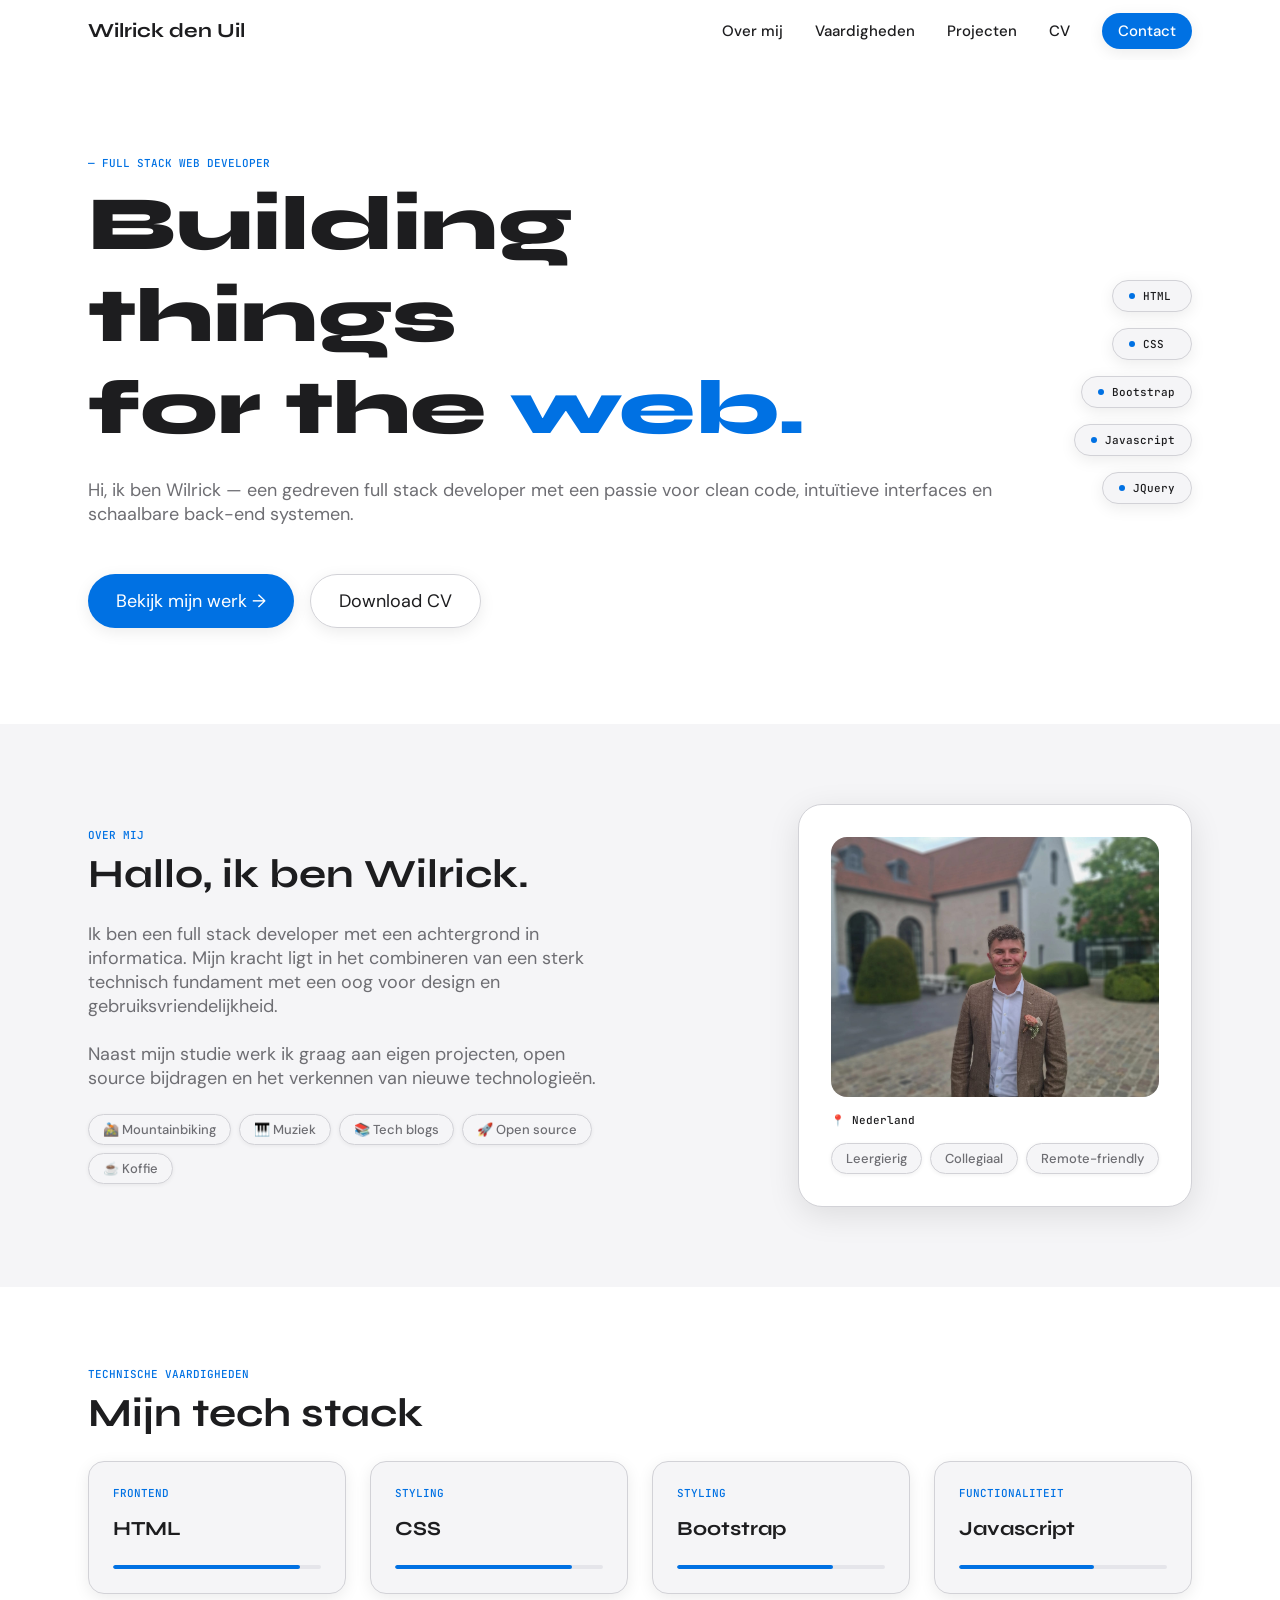
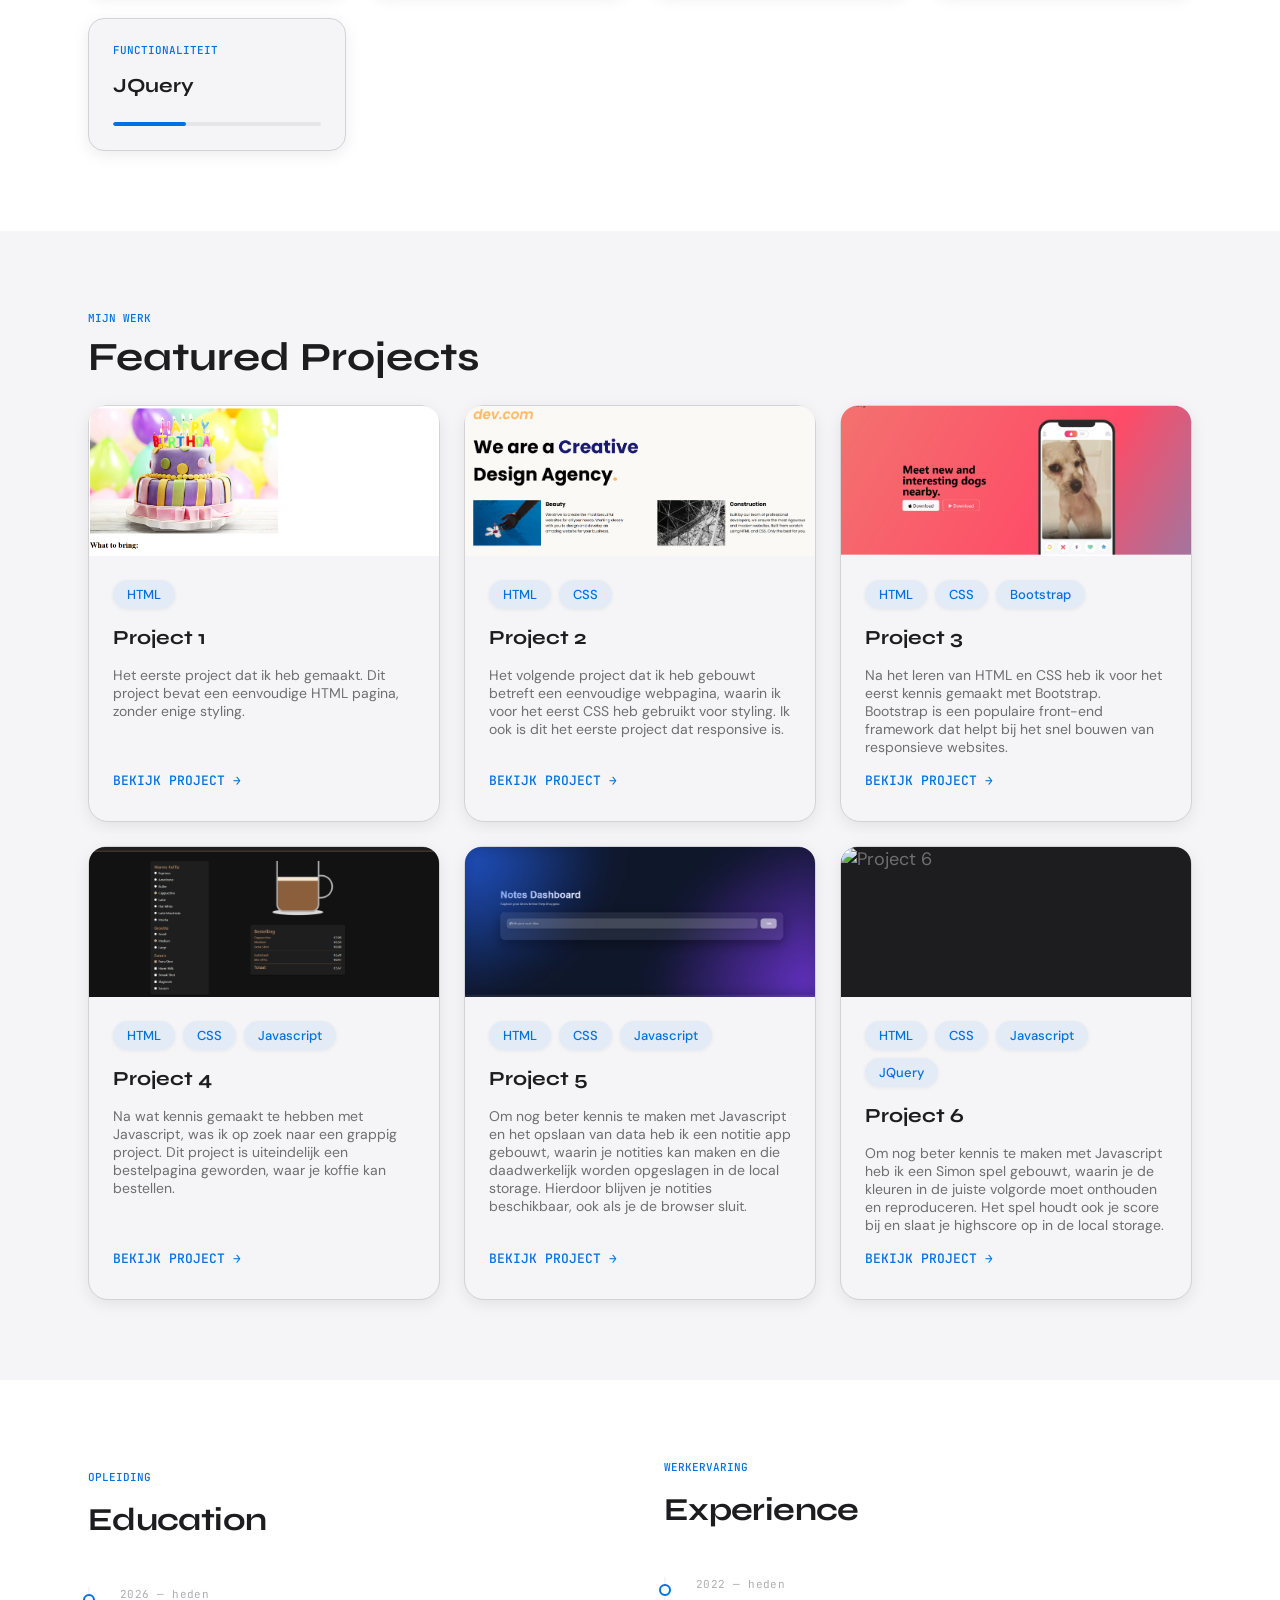
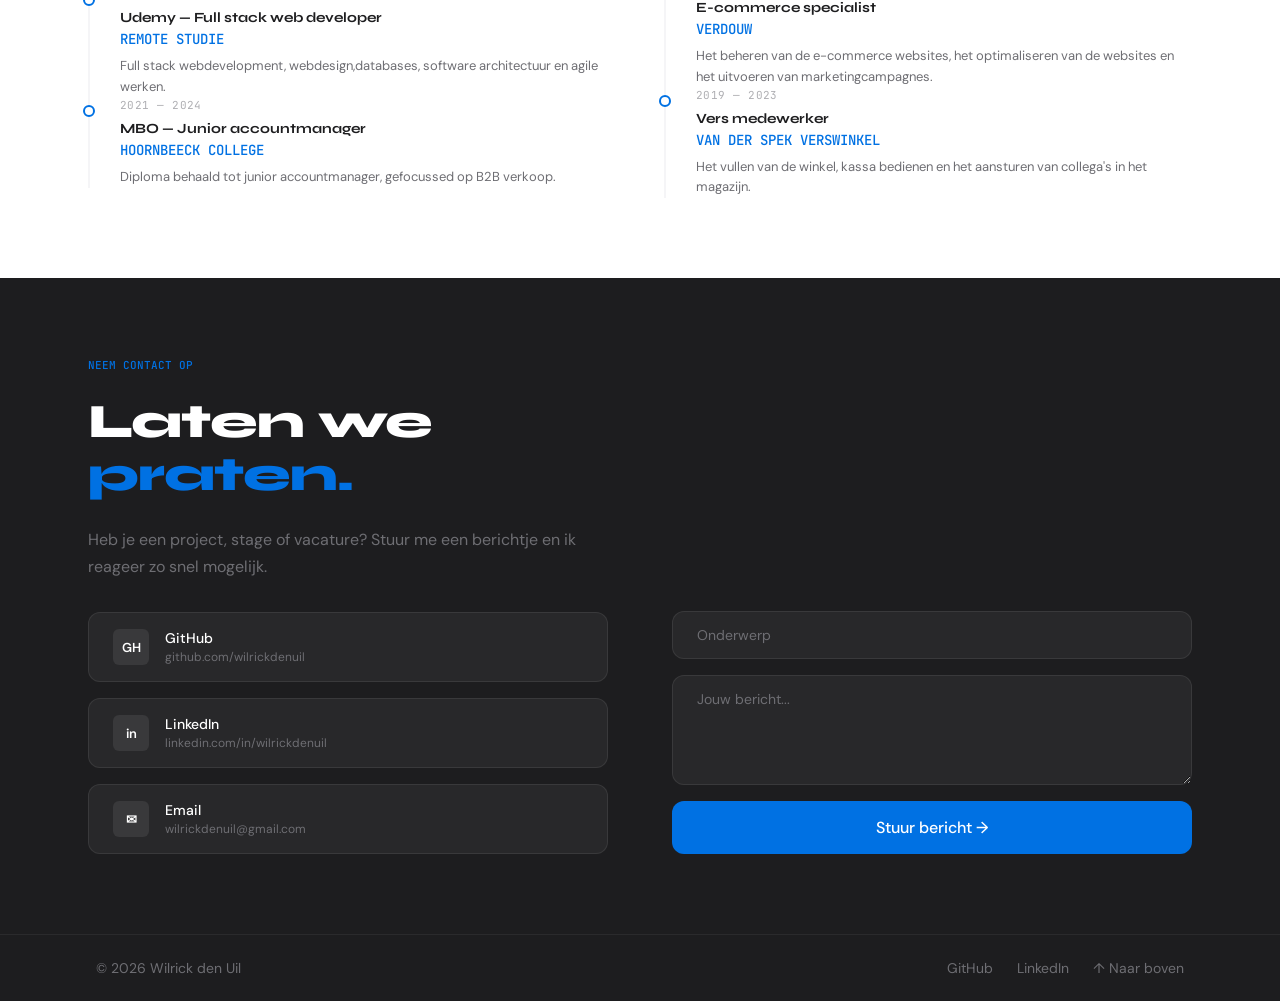
==== commit cc674269: "Project 6 toegevoegd | Simon spel" ====
--- a/index.html
+++ b/index.html
@@ -111,6 +111,7 @@
           d="M2.5 12a.5.5 0 0 1 .5-.5h10a.5.5 0 0 1 0 1H3a.5.5 0 0 1-.5-.5m0-4a.5.5 0 0 1 .5-.5h10a.5.5 0 0 1 0 1H3a.5.5 0 0 1-.5-.5m0-4a.5.5 0 0 1 .5-.5h10a.5.5 0 0 1 0 1H3a.5.5 0 0 1-.5-.5" />
       </svg>
     </button>
+
     <section id="hero">
       <div class="container hero-container">
         <div class="hero-content">
@@ -142,9 +143,18 @@
             <span></span>
             <p>Bootstrap</p>
           </div>
+          <div class="hero-badge">
+            <span></span>
+            <p>Javascript</p>
+          </div>
+          <div class="hero-badge">
+            <span></span>
+            <p>JQuery</p>
+          </div>
         </div>
       </div>
     </section>
+
     <section id="about">
       <div class="container about-container">
         <div class="about-div-1">
@@ -180,6 +190,7 @@
         </div>
       </div>
     </section>
+
     <section id="skills">
       <div class="container skills-container">
         <p class="blue-label">Technische vaardigheden</p>
@@ -200,22 +211,30 @@
             </div>
           </div>
           <div class="skill-card">
-            <p class="blue-label skill">Frontend</p>
+            <p class="blue-label skill">Styling</p>
             <h3 class="skill-title">Bootstrap</h3>
             <div class="skill-bar">
               <div class="skill-fill" style="width: 75%"></div>
             </div>
           </div>
           <div class="skill-card">
-            <p class="blue-label skill">Frontend</p>
+            <p class="blue-label skill">Functionaliteit</p>
             <h3 class="skill-title">Javascript</h3>
             <div class="skill-bar">
               <div class="skill-fill" style="width: 65%"></div>
             </div>
           </div>
+          <div class="skill-card">
+            <p class="blue-label skill">Functionaliteit</p>
+            <h3 class="skill-title">JQuery</h3>
+            <div class="skill-bar">
+              <div class="skill-fill" style="width: 35%"></div>
+            </div>
+          </div>
         </div>
       </div>
     </section>
+
     <section id="projects">
       <div class="container projects-container">
         <p class="blue-label">Mijn werk</p>
@@ -334,9 +353,33 @@
               >
             </div>
           </div>
+          <div class="project-card">
+            <img
+              src="./images/projects/Project 6.png"
+              alt="Project 6"
+              class="project-image" />
+            <div class="project-card-content">
+              <div class="project-tags">
+                <span class="tag-blue">HTML</span>
+                <span class="tag-blue">CSS</span>
+                <span class="tag-blue">Javascript</span>
+                <span class="tag-blue">JQuery</span>
+              </div>
+              <h3 class="project-title">Project 6</h3>
+              <p class="project-description">
+                Om nog beter kennis te maken met Javascript heb ik een Simon spel gebouwt, waarin je de kleuren in de juiste volgorde moet onthouden en reproduceren. Het spel houdt ook je score bij en slaat je highscore op in de local storage.
+              </p>
+              <a
+                href="./projects/project 6/index.html"
+                class="blue-label project-link"
+                >Bekijk project →</a
+              >
+            </div>
+          </div>
         </div>
       </div>
     </section>
+    
     <section id="resume">
       <div class="container resume-container">
         <div class="resume-div-1">
